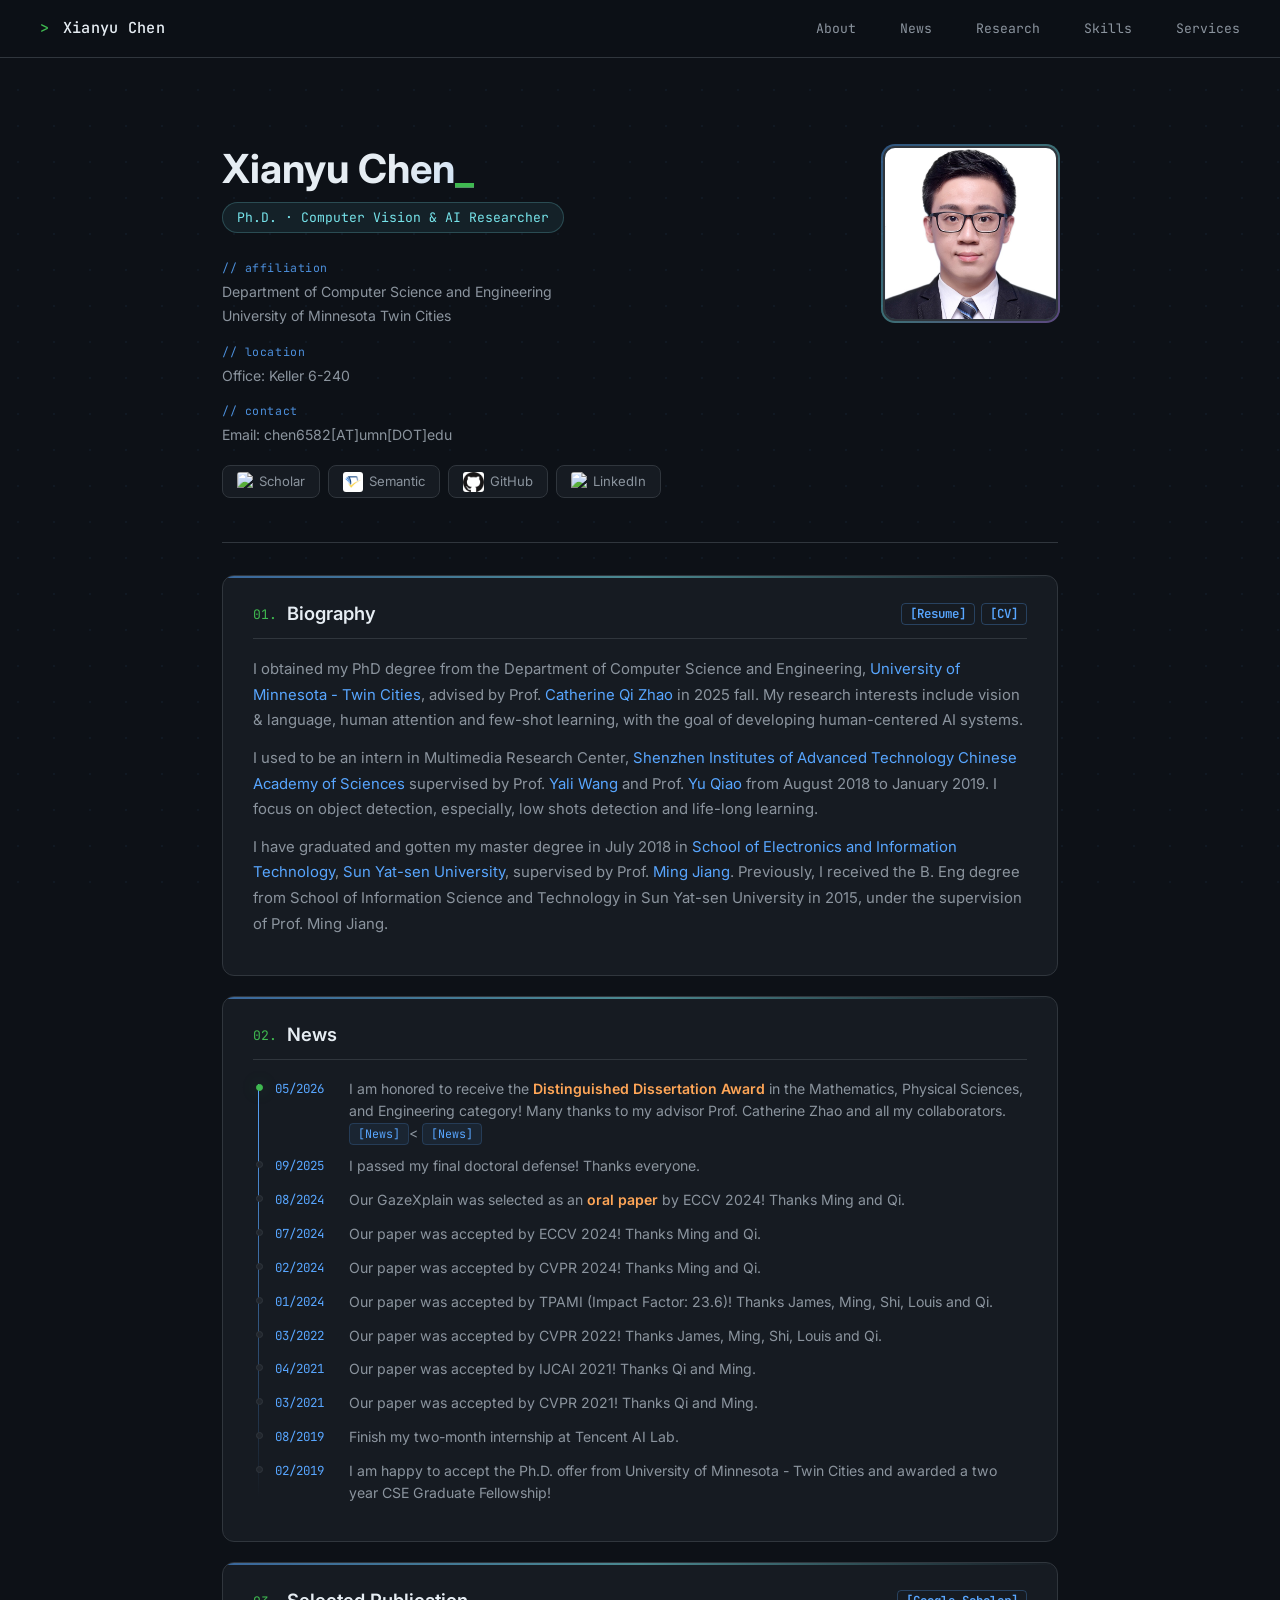
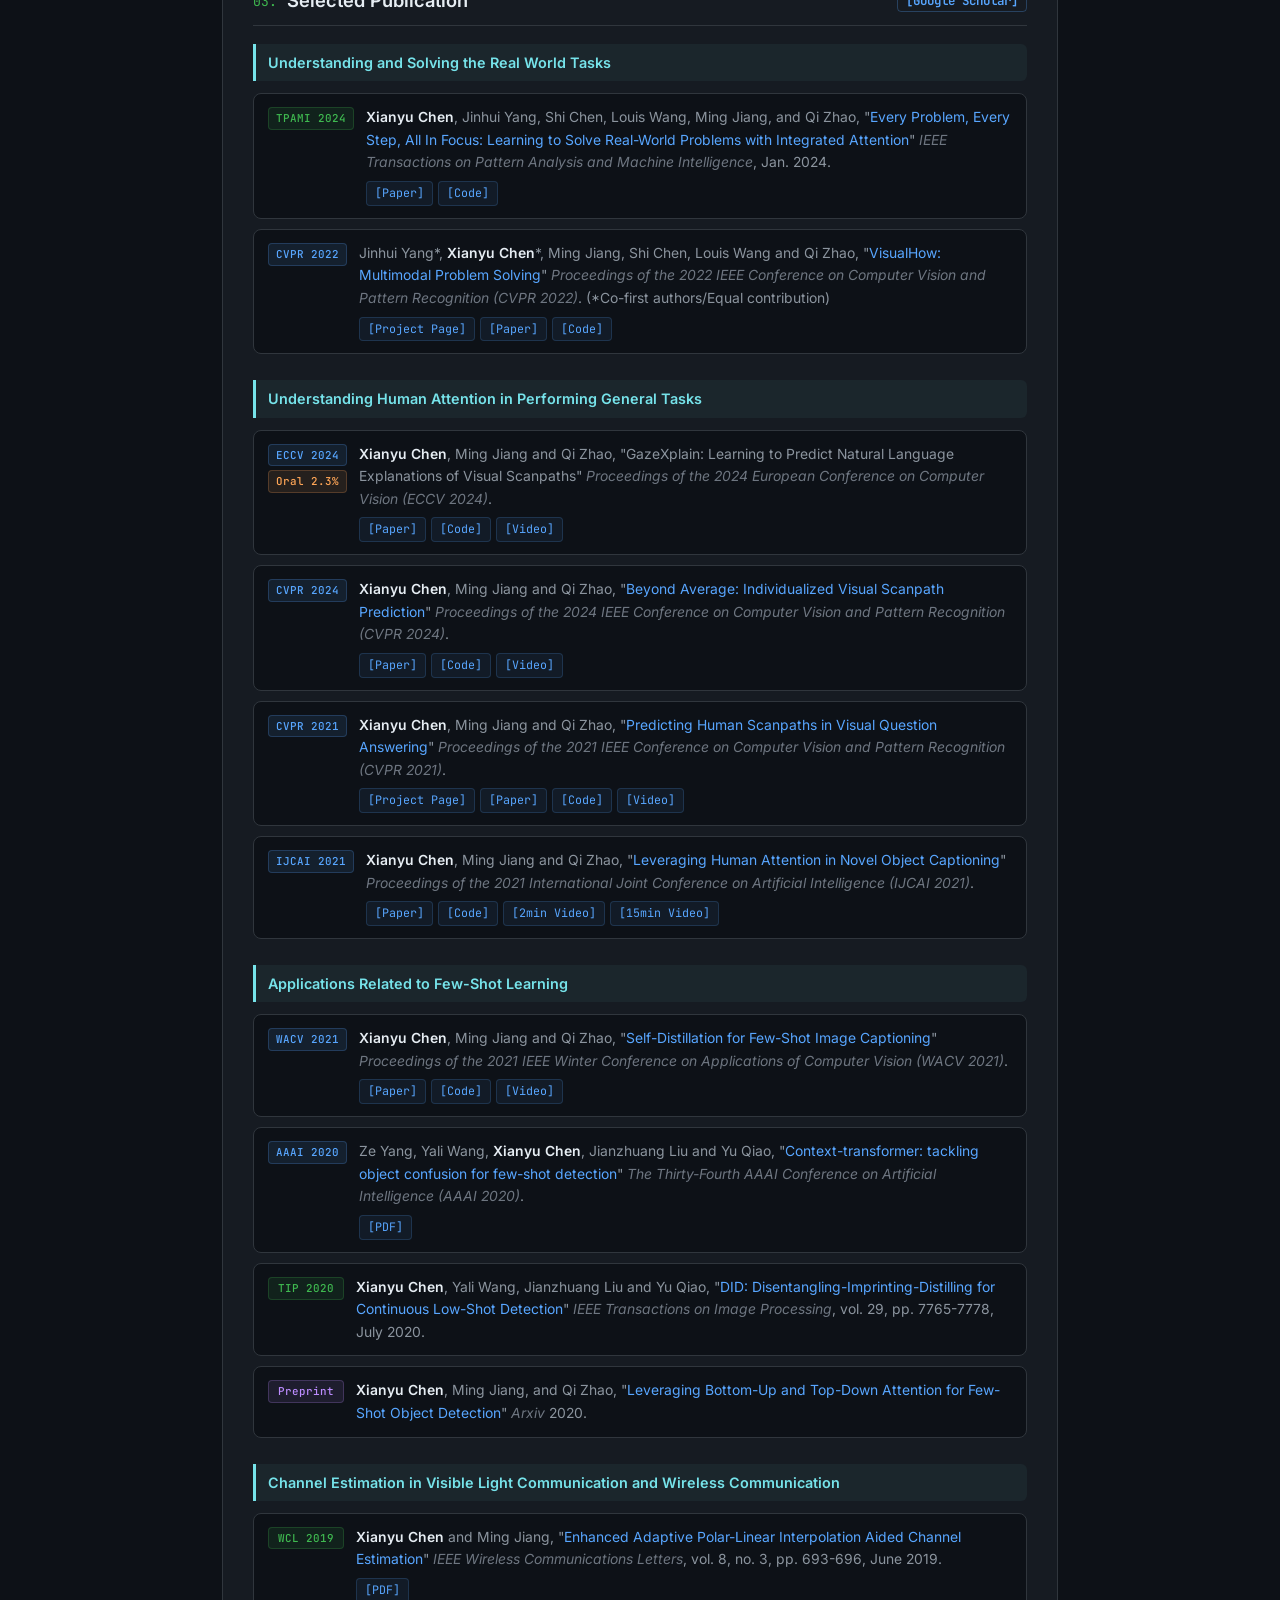
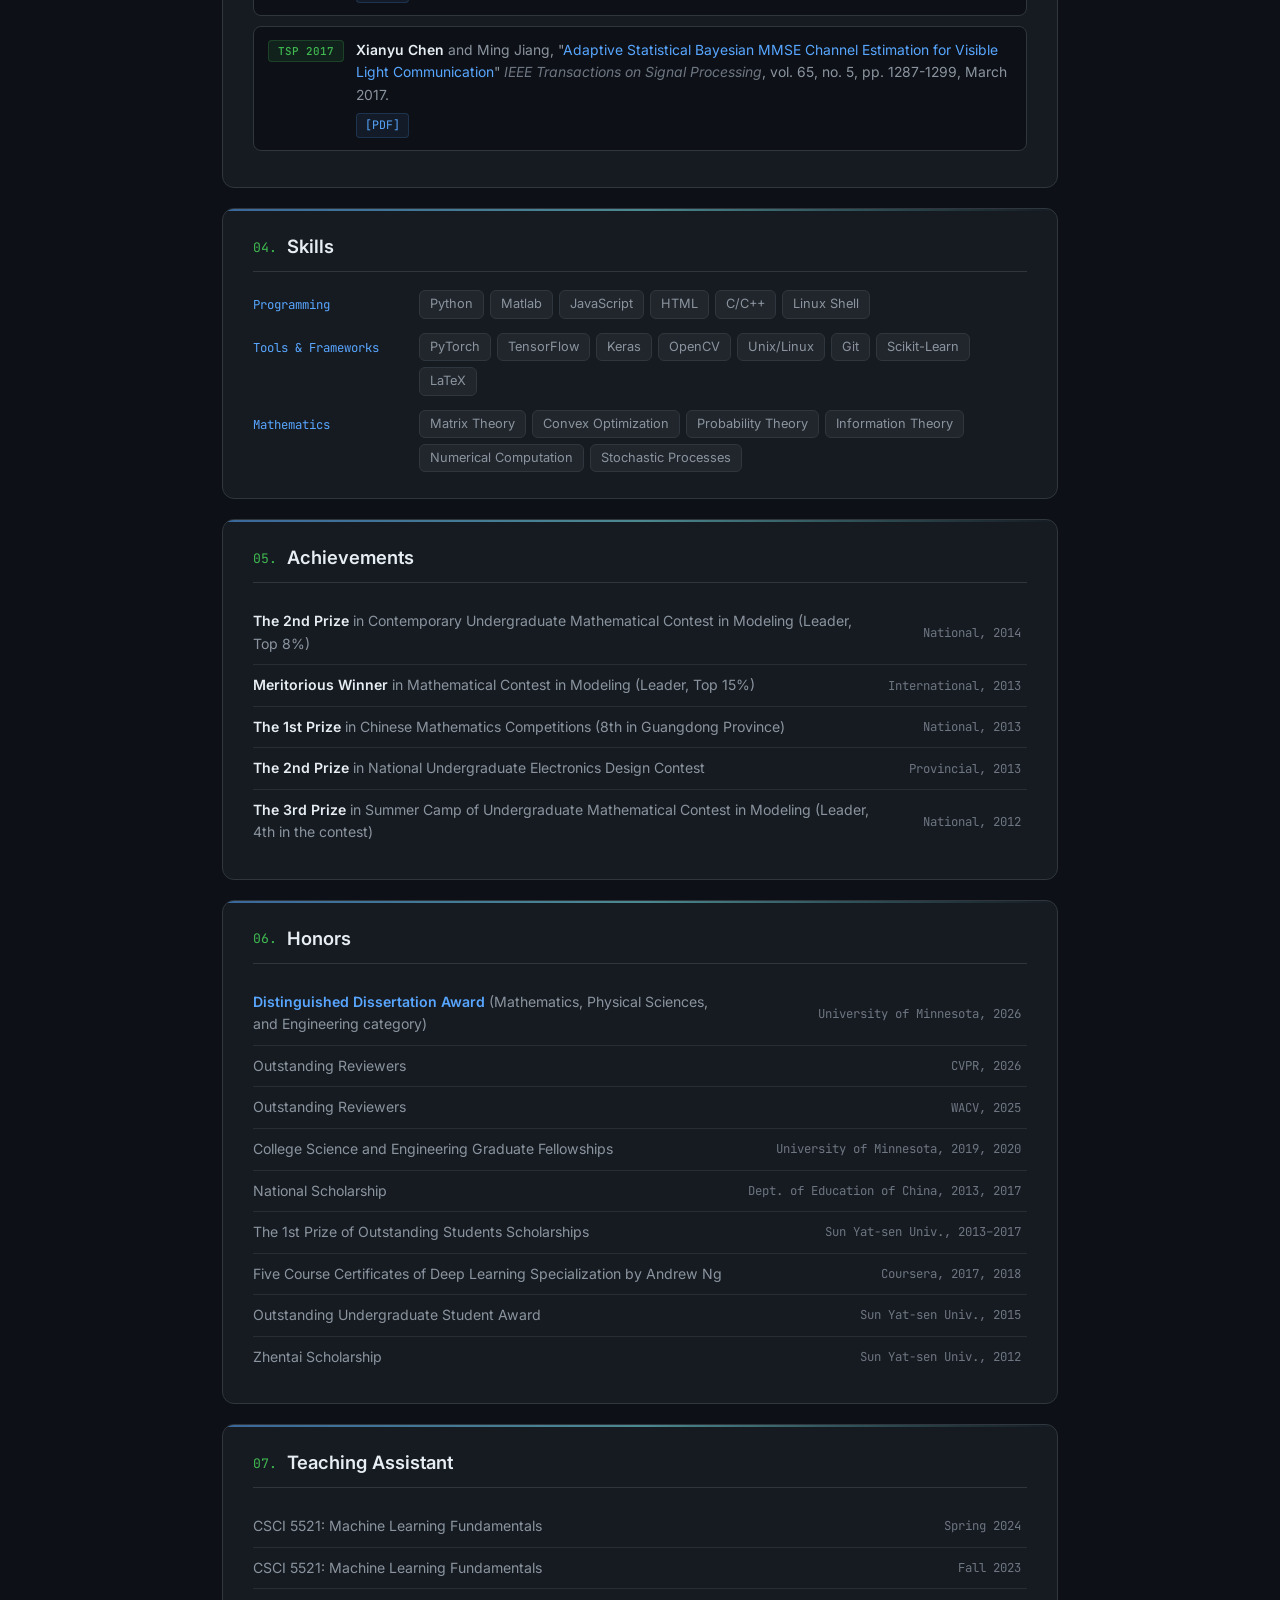
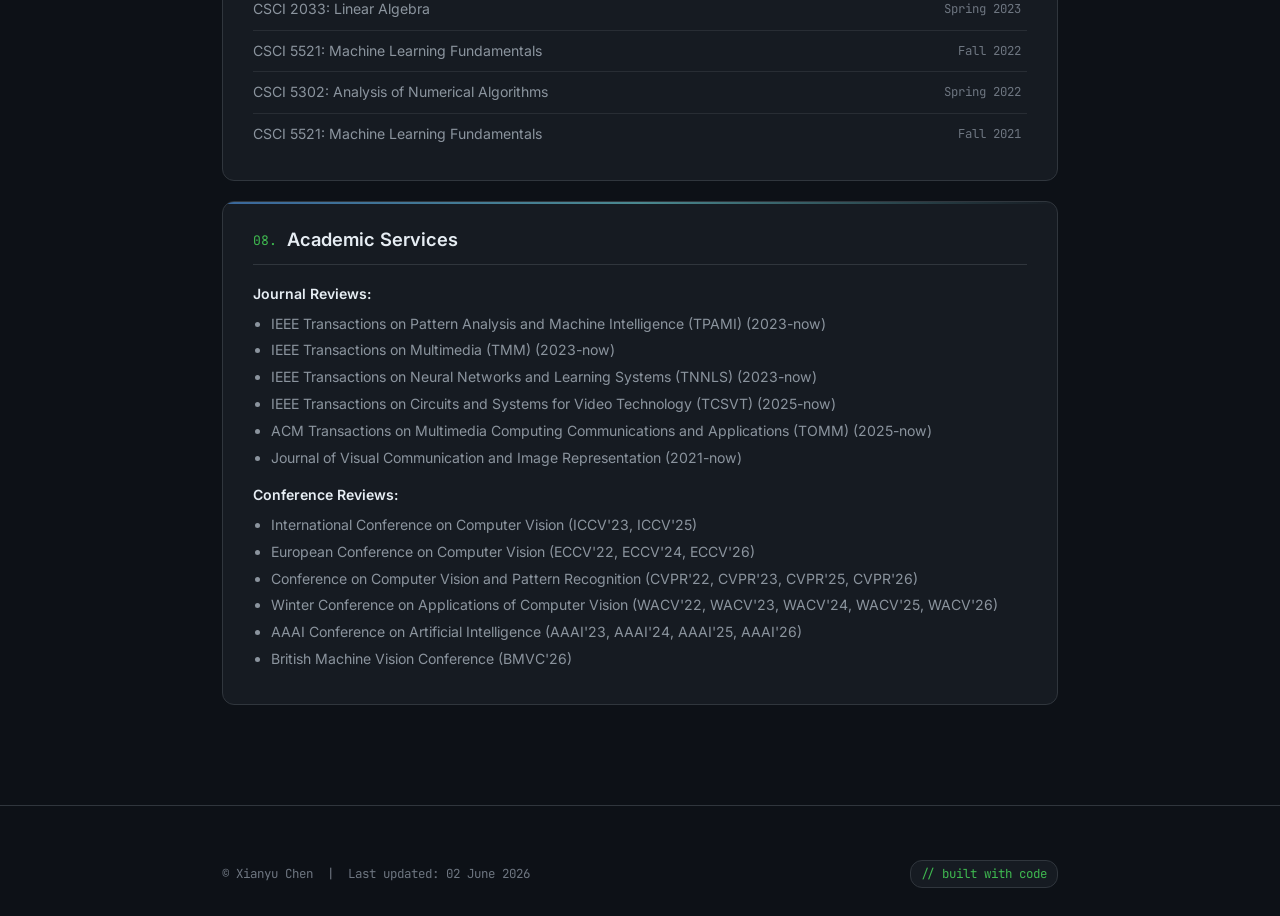
==== index.html @ 1df7a615 "update cv" ====
<!DOCTYPE html>
<html lang="en">
<head>
    <meta charset="utf-8">
    <meta name="viewport" content="width=device-width, initial-scale=1.0">
    <meta name="keywords" content="Xianyu Chen">
    <meta name="description" content="Xianyu Chen's home page">
    <link rel="preconnect" href="https://fonts.googleapis.com">
    <link rel="preconnect" href="https://fonts.gstatic.com" crossorigin>
    <link href="https://fonts.googleapis.com/css2?family=JetBrains+Mono:wght@300;400;500&family=Inter:wght@300;400;500;600;700&display=swap" rel="stylesheet">
    <link rel="stylesheet" href="common.css" type="text/css">
    <title>Xianyu Chen</title>
</head>
<body>

<div class="bg-dots"></div>

<nav id="navbar">
    <div class="nav-brand"><span class="nav-accent">&gt;</span> Xianyu Chen</div>
    <div class="nav-links">
        <a href="#biography">About</a>
        <a href="#news">News</a>
        <a href="#Selected-Works">Research</a>
        <a href="#skills">Skills</a>
        <a href="#academic-services">Services</a>
    </div>
</nav>

<div id="layout-content">

    <!-- Profile Section -->
    <section id="profile-section">
        <div id="profile-info">
            <div id="title-name">
                <h1>Xianyu Chen<span class="cursor">_</span></h1>
                <div class="title-badge">Ph.D. &middot; Computer Vision &amp; AI Researcher</div>
            </div>
            <div id="contact-address">
                <p class="contact-line">
                    <span class="label">// affiliation</span><br>
                    Department of Computer Science and Engineering<br>
                    University of Minnesota Twin Cities
                </p>
                <p class="contact-line">
                    <span class="label">// location</span><br>
                    Office: Keller 6-240
                </p>
                <p class="contact-line">
                    <span class="label">// contact</span><br>
                    Email: chen6582[AT]umn[DOT]edu
                </p>
            </div>
            <div id="social-links">
                <a href="https://scholar.google.com/citations?hl=en&user=gjH1-CcAAAAJ" target="_blank" class="social-btn">
                    <img src="./pic/google_scholar.png" height="20px"> Scholar
                </a>
                <a href="https://www.semanticscholar.org/author/3392059" target="_blank" class="social-btn">
                    <img src="./pic/semantic_scholar.png" height="20px"> Semantic
                </a>
                <a href="https://github.com/chenxy99" target="_blank" class="social-btn">
                    <img src="./pic/github_s.jpg" height="20px"> GitHub
                </a>
                <a href="https://www.linkedin.com/in/xianyu-chen-a27354163/" target="_blank" class="social-btn">
                    <img src="./pic/linkedin.png" height="20px"> LinkedIn
                </a>
            </div>
        </div>
        <div id="profile-photo">
            <div class="photo-wrapper">
                <img src="./img/Xianyu_Chen.png" alt="Xianyu Chen">
                <div class="photo-glow"></div>
            </div>
        </div>
    </section>

    <!-- Biography -->
    <section id="biography" class="section-card">
        <h2 class="section-title">
            <span class="section-num">01.</span> Biography
            <div class="section-links">
                <a href="/resume_Xianyu.pdf" target="_blank" class="doc-link">[Resume]</a>
                <a href="/cv_Xianyu.pdf" target="_blank" class="doc-link">[CV]</a>
            </div>
        </h2>
        <p>
            I obtained my PhD degree from the Department of Computer Science and Engineering,
            <a href="https://twin-cities.umn.edu">University of Minnesota - Twin Cities</a>,
            advised by Prof. <a href="https://www-users.cs.umn.edu/~qzhao/index.html">Catherine Qi Zhao</a> in 2025 fall.
            My research interests include vision &amp; language, human attention and few-shot learning,
            with the goal of developing human-centered AI systems.
        </p>
        <p>
            I used to be an intern in Multimedia Research Center,
            <a href="http://english.siat.cas.cn/">Shenzhen Institutes of Advanced Technology Chinese Academy of Sciences</a>
            supervised by Prof. <a href="https://scholar.google.com/citations?hl=en&user=XkjyyfoAAAAJ&view_op=list_works&sortby=pubdate">Yali Wang</a>
            and Prof. <a href="http://mmlab.siat.ac.cn/yuqiao/">Yu Qiao</a> from August 2018 to January 2019.
            I focus on object detection, especially, low shots detection and life-long learning.
        </p>
        <p>
            I have graduated and gotten my master degree in July 2018 in
            <a href="http://seit.sysu.edu.cn/">School of Electronics and Information Technology</a>,
            <a href="http://www.sysu.edu.cn/2012/en/index.htm">Sun Yat-sen University</a>,
            supervised by Prof. <a href="http://www.wcomms.com/home-en/team-en.html">Ming Jiang</a>.
            Previously, I received the B. Eng degree from School of Information Science and Technology
            in Sun Yat-sen University in 2015, under the supervision of Prof. Ming Jiang.
        </p>
    </section>

    <!-- News -->
    <section id="news" class="section-card">
        <h2 class="section-title"><span class="section-num">02.</span> News</h2>
        <div class="timeline">
            <div class="timeline-item highlight">
                <span class="timeline-date">05/2026</span>
                <span class="timeline-content">I am honored to receive the <strong>Distinguished Dissertation Award</strong> in the Mathematics, Physical Sciences, and Engineering category! Many thanks to my advisor Prof. Catherine Zhao and all my collaborators. <a href="https://https://grad.umn.edu/news-events/news-overview/announcing-2026-graduate-school-best-dissertation-award-winners" target="_blank" class="pub-link">[News]</a>< <a href="https://cse.umn.edu/cs/news/xianyu-chen-earns-distinguished-dissertation-award" target="_blank" class="pub-link">[News]</a></span>
            </div>
            <div class="timeline-item">
                <span class="timeline-date">09/2025</span>
                <span class="timeline-content">I passed my final doctoral defense! Thanks everyone.</span>
            </div>
            <div class="timeline-item">
                <span class="timeline-date">08/2024</span>
                <span class="timeline-content">Our GazeXplain was selected as an <strong>oral paper</strong> by ECCV 2024! Thanks Ming and Qi.</span>
            </div>
            <div class="timeline-item">
                <span class="timeline-date">07/2024</span>
                <span class="timeline-content">Our paper was accepted by ECCV 2024! Thanks Ming and Qi.</span>
            </div>
            <div class="timeline-item">
                <span class="timeline-date">02/2024</span>
                <span class="timeline-content">Our paper was accepted by CVPR 2024! Thanks Ming and Qi.</span>
            </div>
            <div class="timeline-item">
                <span class="timeline-date">01/2024</span>
                <span class="timeline-content">Our paper was accepted by TPAMI (Impact Factor: 23.6)! Thanks James, Ming, Shi, Louis and Qi.</span>
            </div>
            <div class="timeline-item">
                <span class="timeline-date">03/2022</span>
                <span class="timeline-content">Our paper was accepted by CVPR 2022! Thanks James, Ming, Shi, Louis and Qi.</span>
            </div>
            <div class="timeline-item">
                <span class="timeline-date">04/2021</span>
                <span class="timeline-content">Our paper was accepted by IJCAI 2021! Thanks Qi and Ming.</span>
            </div>
            <div class="timeline-item">
                <span class="timeline-date">03/2021</span>
                <span class="timeline-content">Our paper was accepted by CVPR 2021! Thanks Qi and Ming.</span>
            </div>
            <div class="timeline-item">
                <span class="timeline-date">08/2019</span>
                <span class="timeline-content">Finish my two-month internship at Tencent AI Lab.</span>
            </div>
            <div class="timeline-item">
                <span class="timeline-date">02/2019</span>
                <span class="timeline-content">I am happy to accept the Ph.D. offer from University of Minnesota - Twin Cities and awarded a two year CSE Graduate Fellowship!</span>
            </div>
        </div>
    </section>

    <!-- Selected Publications -->
    <section id="Selected-Works" class="section-card">
        <h2 class="section-title">
            <span class="section-num">03.</span> Selected Publication
            <div class="section-links">
                <a href="https://scholar.google.com/citations?hl=en&user=gjH1-CcAAAAJ" target="_blank" class="doc-link">[Google Scholar]</a>
            </div>
        </h2>

        <div class="pub-group">
            <h3 class="pub-group-title">Understanding and Solving the Real World Tasks</h3>
            <ol class="pub-list">
                <li class="pub-item">
                    <div class="pub-badges">
                        <span class="badge badge-journal">TPAMI 2024</span>
                    </div>
                    <div class="pub-content">
                        <span class="text-bold">Xianyu Chen</span>, Jinhui Yang, Shi Chen, Louis Wang, Ming Jiang, and Qi Zhao,
                        "<a href="https://ieeexplore.ieee.org/abstract/document/10412655/">Every Problem, Every Step, All In Focus: Learning to Solve Real-World Problems with Integrated Attention</a>"
                        <em>IEEE Transactions on Pattern Analysis and Machine Intelligence</em>, Jan. 2024.
                        <div class="pub-links">
                            <a href="paper/TPAMI_2024_VisualHow.pdf" target="_blank" class="pub-link">[Paper]</a>
                            <a href="https://github.com/chenxy99/SGAN" target="_blank" class="pub-link">[Code]</a>
                        </div>
                    </div>
                </li>
                <li class="pub-item">
                    <div class="pub-badges">
                        <span class="badge badge-conf">CVPR 2022</span>
                    </div>
                    <div class="pub-content">
                        Jinhui Yang*, <span class="text-bold">Xianyu Chen</span>*, Ming Jiang, Shi Chen, Louis Wang and Qi Zhao,
                        "<a href="https://openaccess.thecvf.com/content/CVPR2022/html/Yang_VisualHow_Multimodal_Problem_Solving_CVPR_2022_paper.html" target="_blank">VisualHow: Multimodal Problem Solving</a>"
                        <em>Proceedings of the 2022 IEEE Conference on Computer Vision and Pattern Recognition (CVPR 2022)</em>.
                        (*Co-first authors/Equal contribution)
                        <div class="pub-links">
                            <a href="https://www-users.cse.umn.edu/~qzhao/visualhow.html" target="_blank" class="pub-link">[Project Page]</a>
                            <a href="https://openaccess.thecvf.com/content/CVPR2022/papers/Yang_VisualHow_Multimodal_Problem_Solving_CVPR_2022_paper.pdf" target="_blank" class="pub-link">[Paper]</a>
                            <a href="https://github.com/formidify/VisualHow" target="_blank" class="pub-link">[Code]</a>
                        </div>
                    </div>
                </li>
            </ol>
        </div>

        <div class="pub-group">
            <h3 class="pub-group-title">Understanding Human Attention in Performing General Tasks</h3>
            <ol class="pub-list">
                <li class="pub-item">
                    <div class="pub-badges">
                        <span class="badge badge-conf">ECCV 2024</span>
                        <span class="badge badge-oral">Oral 2.3%</span>
                    </div>
                    <div class="pub-content">
                        <span class="text-bold">Xianyu Chen</span>, Ming Jiang and Qi Zhao,
                        "GazeXplain: Learning to Predict Natural Language Explanations of Visual Scanpaths"
                        <em>Proceedings of the 2024 European Conference on Computer Vision (ECCV 2024)</em>.
                        <div class="pub-links">
                            <a href="https://www.ecva.net/papers/eccv_2024/papers_ECCV/papers/01308.pdf" target="_blank" class="pub-link">[Paper]</a>
                            <a href="https://github.com/chenxy99/GazeXplain" target="_blank" class="pub-link">[Code]</a>
                            <a href="https://www.youtube.com/watch?v=kTv-dDUBOd8" target="_blank" class="pub-link">[Video]</a>
                        </div>
                    </div>
                </li>
                <li class="pub-item">
                    <div class="pub-badges">
                        <span class="badge badge-conf">CVPR 2024</span>
                    </div>
                    <div class="pub-content">
                        <span class="text-bold">Xianyu Chen</span>, Ming Jiang and Qi Zhao,
                        "<a href="https://openaccess.thecvf.com//content/CVPR2024/html/Chen_Beyond_Average_Individualized_Visual_Scanpath_Prediction_CVPR_2024_paper.html" target="_blank">Beyond Average: Individualized Visual Scanpath Prediction</a>"
                        <em>Proceedings of the 2024 IEEE Conference on Computer Vision and Pattern Recognition (CVPR 2024)</em>.
                        <div class="pub-links">
                            <a href="https://openaccess.thecvf.com/content/CVPR2024/papers/Chen_Beyond_Average_Individualized_Visual_Scanpath_Prediction_CVPR_2024_paper.pdf" target="_blank" class="pub-link">[Paper]</a>
                            <a href="https://github.com/chenxy99/IndividualScanpath" target="_blank" class="pub-link">[Code]</a>
                            <a href="https://www.youtube.com/watch?v=6-TZbsV8Qig" target="_blank" class="pub-link">[Video]</a>
                        </div>
                    </div>
                </li>
                <li class="pub-item">
                    <div class="pub-badges">
                        <span class="badge badge-conf">CVPR 2021</span>
                    </div>
                    <div class="pub-content">
                        <span class="text-bold">Xianyu Chen</span>, Ming Jiang and Qi Zhao,
                        "<a href="https://openaccess.thecvf.com/content/CVPR2021/html/Chen_Predicting_Human_Scanpaths_in_Visual_Question_Answering_CVPR_2021_paper.html" target="_blank">Predicting Human Scanpaths in Visual Question Answering</a>"
                        <em>Proceedings of the 2021 IEEE Conference on Computer Vision and Pattern Recognition (CVPR 2021)</em>.
                        <div class="pub-links">
                            <a href="https://www-users.cse.umn.edu/~qzhao/cvpr2021scanpath.html" target="_blank" class="pub-link">[Project Page]</a>
                            <a href="https://openaccess.thecvf.com/content/CVPR2021/papers/Chen_Predicting_Human_Scanpaths_in_Visual_Question_Answering_CVPR_2021_paper.pdf" target="_blank" class="pub-link">[Paper]</a>
                            <a href="https://github.com/chenxy99/Scanpaths" target="_blank" class="pub-link">[Code]</a>
                            <a href="https://www.youtube.com/watch?v=R4peha2NTgk" target="_blank" class="pub-link">[Video]</a>
                        </div>
                    </div>
                </li>
                <li class="pub-item">
                    <div class="pub-badges">
                        <span class="badge badge-conf">IJCAI 2021</span>
                    </div>
                    <div class="pub-content">
                        <span class="text-bold">Xianyu Chen</span>, Ming Jiang and Qi Zhao,
                        "<a href="https://www.ijcai.org/proceedings/2021/0086.pdf" target="_blank">Leveraging Human Attention in Novel Object Captioning</a>"
                        <em>Proceedings of the 2021 International Joint Conference on Artificial Intelligence (IJCAI 2021)</em>.
                        <div class="pub-links">
                            <a href="https://www.ijcai.org/proceedings/2021/0086.pdf" target="_blank" class="pub-link">[Paper]</a>
                            <a href="https://github.com/chenxy99/ANOC" target="_blank" class="pub-link">[Code]</a>
                            <a href="https://www.youtube.com/watch?v=hlmRhEYQ0ws" target="_blank" class="pub-link">[2min Video]</a>
                            <a href="https://www.youtube.com/watch?v=k5V5tR0mYvk&t" target="_blank" class="pub-link">[15min Video]</a>
                        </div>
                    </div>
                </li>
            </ol>
        </div>

        <div class="pub-group">
            <h3 class="pub-group-title">Applications Related to Few-Shot Learning</h3>
            <ol class="pub-list">
                <li class="pub-item">
                    <div class="pub-badges">
                        <span class="badge badge-conf">WACV 2021</span>
                    </div>
                    <div class="pub-content">
                        <span class="text-bold">Xianyu Chen</span>, Ming Jiang and Qi Zhao,
                        "<a href="https://openaccess.thecvf.com/content/WACV2021/html/Chen_Self-Distillation_for_Few-Shot_Image_Captioning_WACV_2021_paper.html">Self-Distillation for Few-Shot Image Captioning</a>"
                        <em>Proceedings of the 2021 IEEE Winter Conference on Applications of Computer Vision (WACV 2021)</em>.
                        <div class="pub-links">
                            <a href="https://openaccess.thecvf.com/content/WACV2021/papers/Chen_Self-Distillation_for_Few-Shot_Image_Captioning_WACV_2021_paper.pdf" target="_blank" class="pub-link">[Paper]</a>
                            <a href="https://github.com/chenxy99/SD-FSIC" target="_blank" class="pub-link">[Code]</a>
                            <a href="https://www.youtube.com/watch?v=FisaDeFjr0E" target="_blank" class="pub-link">[Video]</a>
                        </div>
                    </div>
                </li>
                <li class="pub-item">
                    <div class="pub-badges">
                        <span class="badge badge-conf">AAAI 2020</span>
                    </div>
                    <div class="pub-content">
                        Ze Yang, Yali Wang, <span class="text-bold">Xianyu Chen</span>, Jianzhuang Liu and Yu Qiao,
                        "<a href="https://ojs.aaai.org/index.php/AAAI/article/view/6957">Context-transformer: tackling object confusion for few-shot detection</a>"
                        <em>The Thirty-Fourth AAAI Conference on Artificial Intelligence (AAAI 2020)</em>.
                        <div class="pub-links">
                            <a href="https://arxiv.org/abs/2003.07304" target="_blank" class="pub-link">[PDF]</a>
                        </div>
                    </div>
                </li>
                <li class="pub-item">
                    <div class="pub-badges">
                        <span class="badge badge-journal">TIP 2020</span>
                    </div>
                    <div class="pub-content">
                        <span class="text-bold">Xianyu Chen</span>, Yali Wang, Jianzhuang Liu and Yu Qiao,
                        "<a href="https://ieeexplore.ieee.org/abstract/document/9136838/">DID: Disentangling-Imprinting-Distilling for Continuous Low-Shot Detection</a>"
                        <em>IEEE Transactions on Image Processing</em>, vol. 29, pp. 7765-7778, July 2020.
                    </div>
                </li>
                <li class="pub-item">
                    <div class="pub-badges">
                        <span class="badge badge-preprint">Preprint</span>
                    </div>
                    <div class="pub-content">
                        <span class="text-bold">Xianyu Chen</span>, Ming Jiang, and Qi Zhao,
                        "<a href="https://arxiv.org/abs/2007.12104">Leveraging Bottom-Up and Top-Down Attention for Few-Shot Object Detection</a>"
                        <em>Arxiv</em> 2020.
                    </div>
                </li>
            </ol>
        </div>

        <div class="pub-group">
            <h3 class="pub-group-title">Channel Estimation in Visible Light Communication and Wireless Communication</h3>
            <ol class="pub-list">
                <li class="pub-item">
                    <div class="pub-badges">
                        <span class="badge badge-journal">WCL 2019</span>
                    </div>
                    <div class="pub-content">
                        <span class="text-bold">Xianyu Chen</span> and Ming Jiang,
                        "<a href="http://ieeexplore.ieee.org/document/8550781/">Enhanced Adaptive Polar-Linear Interpolation Aided Channel Estimation</a>"
                        <em>IEEE Wireless Communications Letters</em>, vol. 8, no. 3, pp. 693-696, June 2019.
                        <div class="pub-links">
                            <a href="paper/eapli-ce_v1.0b_final.pdf" target="_blank" class="pub-link">[PDF]</a>
                        </div>
                    </div>
                </li>
                <li class="pub-item">
                    <div class="pub-badges">
                        <span class="badge badge-journal">TSP 2017</span>
                    </div>
                    <div class="pub-content">
                        <span class="text-bold">Xianyu Chen</span> and Ming Jiang,
                        "<a href="http://ieeexplore.ieee.org/document/7747504/">Adaptive Statistical Bayesian MMSE Channel Estimation for Visible Light Communication</a>"
                        <em>IEEE Transactions on Signal Processing</em>, vol. 65, no. 5, pp. 1287-1299, March 2017.
                        <div class="pub-links">
                            <a href="paper/as-bmmse-vlc_v0.10a_submitted.pdf" target="_blank" class="pub-link">[PDF]</a>
                        </div>
                    </div>
                </li>
            </ol>
        </div>
    </section>

    <!-- Skills -->
    <section id="skills" class="section-card">
        <h2 class="section-title"><span class="section-num">04.</span> Skills</h2>
        <div class="skills-grid">
            <div class="skill-category">
                <div class="skill-label">Programming</div>
                <div class="skill-tags">
                    <span class="skill-tag">Python</span>
                    <span class="skill-tag">Matlab</span>
                    <span class="skill-tag">JavaScript</span>
                    <span class="skill-tag">HTML</span>
                    <span class="skill-tag">C/C++</span>
                    <span class="skill-tag">Linux Shell</span>
                </div>
            </div>
            <div class="skill-category">
                <div class="skill-label">Tools &amp; Frameworks</div>
                <div class="skill-tags">
                    <span class="skill-tag">PyTorch</span>
                    <span class="skill-tag">TensorFlow</span>
                    <span class="skill-tag">Keras</span>
                    <span class="skill-tag">OpenCV</span>
                    <span class="skill-tag">Unix/Linux</span>
                    <span class="skill-tag">Git</span>
                    <span class="skill-tag">Scikit-Learn</span>
                    <span class="skill-tag">LaTeX</span>
                </div>
            </div>
            <div class="skill-category">
                <div class="skill-label">Mathematics</div>
                <div class="skill-tags">
                    <span class="skill-tag">Matrix Theory</span>
                    <span class="skill-tag">Convex Optimization</span>
                    <span class="skill-tag">Probability Theory</span>
                    <span class="skill-tag">Information Theory</span>
                    <span class="skill-tag">Numerical Computation</span>
                    <span class="skill-tag">Stochastic Processes</span>
                </div>
            </div>
        </div>
    </section>

    <!-- Achievements -->
    <section id="contest-experience" class="section-card">
        <h2 class="section-title"><span class="section-num">05.</span> Achievements</h2>
        <table class="data-table" width="100%">
            <tbody>
                <tr>
                    <td><span class="text-bold">The 2nd Prize</span> in Contemporary Undergraduate Mathematical Contest in Modeling (Leader, Top 8%)</td>
                    <td class="date-cell">National, 2014</td>
                </tr>
                <tr>
                    <td><span class="text-bold">Meritorious Winner</span> in Mathematical Contest in Modeling (Leader, Top 15%)</td>
                    <td class="date-cell">International, 2013</td>
                </tr>
                <tr>
                    <td><span class="text-bold">The 1st Prize</span> in Chinese Mathematics Competitions (8th in Guangdong Province)</td>
                    <td class="date-cell">National, 2013</td>
                </tr>
                <tr>
                    <td><span class="text-bold">The 2nd Prize</span> in National Undergraduate Electronics Design Contest</td>
                    <td class="date-cell">Provincial, 2013</td>
                </tr>
                <tr>
                    <td><span class="text-bold">The 3rd Prize</span> in Summer Camp of Undergraduate Mathematical Contest in Modeling (Leader, 4th in the contest)</td>
                    <td class="date-cell">National, 2012</td>
                </tr>
            </tbody>
        </table>
    </section>

    <!-- Honors -->
    <section id="honors" class="section-card">
        <h2 class="section-title"><span class="section-num">06.</span> Honors</h2>
        <table class="data-table" width="100%">
            <tbody>
                <tr>
                    <td><span class="text-bold"><a href="https://cse.umn.edu/cs/news/xianyu-chen-earns-distinguished-dissertation-award" target="_blank">Distinguished Dissertation Award</a></span> (Mathematics, Physical Sciences, and Engineering category)</td>
                    <td class="date-cell">University of Minnesota, 2026</td>
                </tr>
                <tr>
                    <td>Outstanding Reviewers</td>
                    <td class="date-cell">CVPR, 2026</td>
                </tr>
                <tr>
                    <td>Outstanding Reviewers</td>
                    <td class="date-cell">WACV, 2025</td>
                </tr>
                <tr>
                    <td>College Science and Engineering Graduate Fellowships</td>
                    <td class="date-cell">University of Minnesota, 2019, 2020</td>
                </tr>
                <tr>
                    <td>National Scholarship</td>
                    <td class="date-cell">Dept. of Education of China, 2013, 2017</td>
                </tr>
                <tr>
                    <td>The 1st Prize of Outstanding Students Scholarships</td>
                    <td class="date-cell">Sun Yat-sen Univ., 2013&ndash;2017</td>
                </tr>
                <tr>
                    <td>Five Course Certificates of Deep Learning Specialization by Andrew Ng</td>
                    <td class="date-cell">Coursera, 2017, 2018</td>
                </tr>
                <tr>
                    <td>Outstanding Undergraduate Student Award</td>
                    <td class="date-cell">Sun Yat-sen Univ., 2015</td>
                </tr>
                <tr>
                    <td>Zhentai Scholarship</td>
                    <td class="date-cell">Sun Yat-sen Univ., 2012</td>
                </tr>
            </tbody>
        </table>
    </section>

    <!-- Teaching Assistant -->
    <section id="teaching-assistant" class="section-card">
        <h2 class="section-title"><span class="section-num">07.</span> Teaching Assistant</h2>
        <table class="data-table" width="100%">
            <tbody>
                <tr>
                    <td>CSCI 5521: Machine Learning Fundamentals</td>
                    <td class="date-cell">Spring 2024</td>
                </tr>
                <tr>
                    <td>CSCI 5521: Machine Learning Fundamentals</td>
                    <td class="date-cell">Fall 2023</td>
                </tr>
                <tr>
                    <td>CSCI 2033: Linear Algebra</td>
                    <td class="date-cell">Spring 2023</td>
                </tr>
                <tr>
                    <td>CSCI 5521: Machine Learning Fundamentals</td>
                    <td class="date-cell">Fall 2022</td>
                </tr>
                <tr>
                    <td>CSCI 5302: Analysis of Numerical Algorithms</td>
                    <td class="date-cell">Spring 2022</td>
                </tr>
                <tr>
                    <td>CSCI 5521: Machine Learning Fundamentals</td>
                    <td class="date-cell">Fall 2021</td>
                </tr>
            </tbody>
        </table>
    </section>

    <!-- Academic Services -->
    <section id="academic-services" class="section-card">
        <h2 class="section-title"><span class="section-num">08.</span> Academic Services</h2>
        <h3 class="subsection-title">Journal Reviews:</h3>
        <ul>
            <li>IEEE Transactions on Pattern Analysis and Machine Intelligence (TPAMI) (2023-now)</li>
            <li>IEEE Transactions on Multimedia (TMM) (2023-now)</li>
            <li>IEEE Transactions on Neural Networks and Learning Systems (TNNLS) (2023-now)</li>
            <li>IEEE Transactions on Circuits and Systems for Video Technology (TCSVT) (2025-now)</li>
            <li>ACM Transactions on Multimedia Computing Communications and Applications (TOMM) (2025-now)</li>
            <li>Journal of Visual Communication and Image Representation (2021-now)</li>
        </ul>
        <h3 class="subsection-title">Conference Reviews:</h3>
        <ul>
            <li>International Conference on Computer Vision (ICCV'23, ICCV'25)</li>
            <li>European Conference on Computer Vision (ECCV'22, ECCV'24, ECCV'26)</li>
            <li>Conference on Computer Vision and Pattern Recognition (CVPR'22, CVPR'23, CVPR'25, CVPR'26)</li>
            <li>Winter Conference on Applications of Computer Vision (WACV'22, WACV'23, WACV'24, WACV'25, WACV'26)</li>
            <li>AAAI Conference on Artificial Intelligence (AAAI'23, AAAI'24, AAAI'25, AAAI'26)</li>
            <li>British Machine Vision Conference (BMVC'26)</li>
        </ul>
    </section>

</div><!-- end layout-content -->

<footer id="footer">
    <div class="footer-inner">
        <div id="clustrmaps-widget">
            <script type="text/javascript" id="mapmyvisitors" src="//mapmyvisitors.com/map.js?d=LKGKk1GZKcsgDORO-jT8fedBgsMWe2Ur9vSBbYbM8KE&cl=ffffff&w=a"></script>
        </div>
        <div class="footer-copy">
            <span>&copy; Xianyu Chen &nbsp;|&nbsp; Last updated: 02 June 2026</span>
            <span class="footer-badge">// built with code</span>
        </div>
    </div>
</footer>

<script>
// Smooth scrolling
document.querySelectorAll('a[href^="#"]').forEach(anchor => {
    anchor.addEventListener('click', function(e) {
        const target = document.querySelector(this.getAttribute('href'));
        if (target) {
            e.preventDefault();
            target.scrollIntoView({ behavior: 'smooth', block: 'start' });
        }
    });
});

// Active nav on scroll
const sections = document.querySelectorAll('section[id]');
const navLinks = document.querySelectorAll('#navbar .nav-links a');
window.addEventListener('scroll', () => {
    let current = '';
    sections.forEach(s => {
        if (window.scrollY >= s.offsetTop - 80) current = s.getAttribute('id');
    });
    navLinks.forEach(link => {
        link.classList.toggle('active', link.getAttribute('href') === '#' + current);
    });
});
</script>

</body>
</html>
---- common.css ----
/* ============================================================
   Tech Theme — Xianyu Chen's Homepage
   Dark mode · Monospace accents · Neon glow
   ============================================================ */

:root {
    --bg-primary:    #0d1117;
    --bg-secondary:  #161b22;
    --bg-tertiary:   #21262d;
    --border-color:  #30363d;
    --text-primary:  #e6edf3;
    --text-secondary:#8b949e;
    --text-muted:    #6e7681;
    --accent-blue:   #58a6ff;
    --accent-green:  #3fb950;
    --accent-cyan:   #76e3ea;
    --accent-purple: #bc8cff;
    --accent-orange: #ffa657;
    --glow-blue:     0 0 16px rgba(88, 166, 255, 0.25);
    --glow-green:    0 0 16px rgba(63, 185, 80, 0.25);
    --nav-height:    58px;
    --content-width: 900px;
}

/* ===== RESET ===== */
*, *::before, *::after { box-sizing: border-box; }
html { scroll-behavior: smooth; }

body {
    background-color: var(--bg-primary);
    font-family: 'Inter', -apple-system, BlinkMacSystemFont, 'Segoe UI', sans-serif;
    color: var(--text-primary);
    line-height: 1.6;
    margin: 0;
    padding: 0;
    overflow-x: hidden;
}

/* ===== DOT GRID BACKGROUND ===== */
.bg-dots {
    position: fixed;
    inset: 0;
    background-image: radial-gradient(circle, rgba(88,166,255,0.055) 1px, transparent 1px);
    background-size: 36px 36px;
    pointer-events: none;
    z-index: 0;
}

/* ===== NAVIGATION ===== */
#navbar {
    position: sticky;
    top: 0;
    z-index: 100;
    height: var(--nav-height);
    background: rgba(13, 17, 23, 0.88);
    backdrop-filter: blur(14px);
    -webkit-backdrop-filter: blur(14px);
    border-bottom: 1px solid var(--border-color);
    display: flex;
    align-items: center;
    justify-content: space-between;
    padding: 0 40px;
}

.nav-brand {
    font-family: 'JetBrains Mono', 'Fira Code', monospace;
    font-size: 0.95rem;
    font-weight: 500;
    color: var(--text-primary);
    letter-spacing: 0.02em;
    white-space: nowrap;
}

.nav-accent { color: var(--accent-green); margin-right: 4px; }

.nav-links { display: flex; gap: 28px; }

.nav-links a {
    font-family: 'JetBrains Mono', monospace;
    font-size: 0.82rem;
    color: var(--text-secondary);
    text-decoration: none;
    transition: color 0.2s;
    position: relative;
}

.nav-links a::before {
    content: './';
    color: var(--accent-green);
    opacity: 0;
    transition: opacity 0.2s;
}

.nav-links a:hover,
.nav-links a.active {
    color: var(--accent-blue);
}

.nav-links a:hover::before,
.nav-links a.active::before { opacity: 1; }

/* ===== LAYOUT ===== */
#layout-content {
    max-width: var(--content-width);
    margin: 0 auto;
    padding: 40px 32px 80px;
    position: relative;
    z-index: 1;
}

/* ===== PROFILE SECTION ===== */
#profile-section {
    display: flex;
    align-items: flex-start;
    gap: 40px;
    padding: 48px 0 44px;
    border-bottom: 1px solid var(--border-color);
    margin-bottom: 32px;
}

#profile-info { flex: 1; }

#title-name h1 {
    font-size: 2.5rem;
    font-weight: 700;
    margin: 0 0 10px;
    border: none;
    line-height: 1.15;
    background: linear-gradient(135deg, #e6edf3 30%, var(--accent-blue) 100%);
    -webkit-background-clip: text;
    -webkit-text-fill-color: transparent;
    background-clip: text;
}

.cursor {
    -webkit-text-fill-color: var(--accent-green);
    animation: blink 1.2s step-end infinite;
}

@keyframes blink {
    0%, 100% { opacity: 1; }
    50%       { opacity: 0; }
}

.title-badge {
    display: inline-block;
    font-family: 'JetBrains Mono', monospace;
    font-size: 0.82rem;
    color: var(--accent-cyan);
    background: rgba(118, 227, 234, 0.08);
    border: 1px solid rgba(118, 227, 234, 0.22);
    padding: 4px 14px;
    border-radius: 20px;
    margin-bottom: 22px;
}

.contact-line {
    font-size: 0.88rem;
    color: var(--text-secondary);
    margin-bottom: 10px;
    line-height: 1.75;
}

.label {
    font-family: 'JetBrains Mono', monospace;
    font-size: 0.72rem;
    color: var(--accent-blue);
    letter-spacing: 0.05em;
    opacity: 0.85;
}

#social-links {
    display: flex;
    flex-wrap: wrap;
    gap: 8px;
    margin-top: 18px;
}

.social-btn {
    display: inline-flex;
    align-items: center;
    gap: 6px;
    padding: 5px 14px;
    background: var(--bg-secondary);
    border: 1px solid var(--border-color);
    border-radius: 8px;
    color: var(--text-secondary);
    text-decoration: none;
    font-size: 0.82rem;
    transition: all 0.2s;
}

.social-btn:hover {
    border-color: var(--accent-blue);
    color: var(--accent-blue);
    background: rgba(88, 166, 255, 0.08);
    box-shadow: var(--glow-blue);
}

.social-btn img { border-radius: 3px; }

/* ===== PROFILE PHOTO ===== */
#profile-photo { flex-shrink: 0; }

.photo-wrapper {
    position: relative;
    width: 175px;
    height: 175px;
}

.photo-wrapper img {
    width: 175px;
    height: 175px;
    object-fit: cover;
    border-radius: 12px;
    border: 2px solid var(--border-color);
    position: relative;
    z-index: 1;
    transition: filter 0.3s;
}

.photo-wrapper:hover img { filter: none; }

.photo-glow {
    position: absolute;
    inset: -2px;
    border-radius: 14px;
    background: linear-gradient(135deg, var(--accent-blue), var(--accent-cyan), var(--accent-purple));
    z-index: 0;
    opacity: 0.45;
    transition: opacity 0.3s;
}

.photo-wrapper:hover .photo-glow { opacity: 0.75; }

/* ===== SECTION CARDS ===== */
.section-card {
    background: var(--bg-secondary);
    border: 1px solid var(--border-color);
    border-radius: 12px;
    padding: 26px 30px;
    margin-bottom: 20px;
    position: relative;
    overflow: hidden;
    transition: border-color 0.2s;
}

.section-card::before {
    content: '';
    position: absolute;
    top: 0; left: 0; right: 0;
    height: 2px;
    background: linear-gradient(90deg, var(--accent-blue), var(--accent-cyan), transparent);
    opacity: 0.55;
}

.section-card:hover { border-color: rgba(88, 166, 255, 0.28); }

/* ===== SECTION TITLES ===== */
.section-title {
    font-size: 1.15rem;
    font-weight: 600;
    color: var(--text-primary);
    margin: 0 0 18px;
    padding: 0 0 12px;
    border-bottom: 1px solid var(--border-color);
    display: flex;
    align-items: center;
    gap: 10px;
    flex-wrap: wrap;
    line-height: 1.3;
}

.section-num {
    font-family: 'JetBrains Mono', monospace;
    font-size: 0.82rem;
    color: var(--accent-green);
    font-weight: 400;
}

.section-links { margin-left: auto; display: flex; gap: 6px; }

.doc-link {
    font-family: 'JetBrains Mono', monospace;
    font-size: 0.78rem;
    color: var(--accent-blue);
    text-decoration: none;
    padding: 2px 8px;
    border: 1px solid rgba(88, 166, 255, 0.28);
    border-radius: 4px;
    transition: all 0.2s;
}

.doc-link:hover {
    background: rgba(88, 166, 255, 0.1);
    border-color: var(--accent-blue);
}

/* ===== BODY TEXT ===== */
p {
    color: var(--text-secondary);
    margin: 0 0 12px;
    line-height: 1.72;
    font-size: 0.93rem;
}

a {
    color: var(--accent-blue);
    text-decoration: none;
    transition: color 0.2s;
}

a:hover { color: var(--accent-cyan); }

/* ===== TIMELINE ===== */
.timeline {
    position: relative;
    padding-left: 22px;
}

.timeline::before {
    content: '';
    position: absolute;
    left: 5px; top: 6px; bottom: 6px;
    width: 1px;
    background: linear-gradient(to bottom, var(--accent-blue) 0%, transparent 100%);
}

.timeline-item {
    display: flex;
    gap: 16px;
    margin-bottom: 12px;
    position: relative;
    font-size: 0.88rem;
}

.timeline-item::before {
    content: '';
    position: absolute;
    left: -19px; top: 6px;
    width: 7px; height: 7px;
    border-radius: 50%;
    background: var(--bg-tertiary);
    border: 1px solid var(--border-color);
}

.timeline-item.highlight::before {
    background: var(--accent-green);
    border-color: var(--accent-green);
    box-shadow: var(--glow-green);
}

.timeline-date {
    font-family: 'JetBrains Mono', monospace;
    font-size: 0.78rem;
    color: var(--accent-blue);
    white-space: nowrap;
    flex-shrink: 0;
    padding-top: 1px;
    min-width: 58px;
}

.timeline-content {
    color: var(--text-secondary);
    line-height: 1.55;
}

.timeline-content strong {
    color: var(--accent-orange);
    font-weight: 600;
}

/* ===== PUBLICATION GROUPS ===== */
.pub-group { margin-bottom: 26px; }
.pub-group:last-child { margin-bottom: 0; }

.pub-group-title {
    font-size: 0.9rem;
    font-weight: 600;
    color: var(--accent-cyan);
    margin: 0 0 12px;
    padding: 7px 12px;
    background: rgba(118, 227, 234, 0.05);
    border-left: 3px solid var(--accent-cyan);
    border-radius: 0 6px 6px 0;
    border-bottom: none;
}

.pub-list {
    list-style: none;
    padding: 0; margin: 0;
}

.pub-item {
    display: flex;
    gap: 12px;
    margin-bottom: 10px;
    padding: 12px 14px;
    background: var(--bg-primary);
    border: 1px solid var(--border-color);
    border-radius: 8px;
    transition: border-color 0.2s;
}

.pub-item:hover { border-color: rgba(88, 166, 255, 0.3); }

.pub-badges {
    flex-shrink: 0;
    display: flex;
    flex-direction: column;
    gap: 4px;
    min-width: 76px;
    padding-top: 1px;
}

.badge {
    display: inline-block;
    padding: 2px 7px;
    border-radius: 4px;
    font-family: 'JetBrains Mono', monospace;
    font-size: 0.68rem;
    font-weight: 500;
    text-align: center;
    white-space: nowrap;
}

.badge-conf {
    background: rgba(88, 166, 255, 0.1);
    color: var(--accent-blue);
    border: 1px solid rgba(88, 166, 255, 0.22);
}

.badge-journal {
    background: rgba(63, 185, 80, 0.1);
    color: var(--accent-green);
    border: 1px solid rgba(63, 185, 80, 0.22);
}

.badge-oral {
    background: rgba(255, 166, 87, 0.1);
    color: var(--accent-orange);
    border: 1px solid rgba(255, 166, 87, 0.22);
}

.badge-preprint {
    background: rgba(188, 140, 255, 0.1);
    color: var(--accent-purple);
    border: 1px solid rgba(188, 140, 255, 0.22);
}

.pub-content {
    font-size: 0.87rem;
    color: var(--text-secondary);
    line-height: 1.62;
    flex: 1;
}

.pub-content em, .text-italic {
    color: var(--text-muted);
    font-style: italic;
}

.pub-links {
    margin-top: 7px;
    display: flex;
    flex-wrap: wrap;
    gap: 5px;
}

.pub-link {
    font-family: 'JetBrains Mono', monospace;
    font-size: 0.73rem;
    color: var(--accent-blue) !important;
    padding: 2px 8px;
    background: rgba(88, 166, 255, 0.07);
    border: 1px solid rgba(88, 166, 255, 0.18);
    border-radius: 4px;
    transition: all 0.2s;
    text-decoration: none;
}

.pub-link:hover {
    background: rgba(88, 166, 255, 0.15);
    border-color: var(--accent-blue);
    color: var(--accent-cyan) !important;
}

/* ===== SKILLS ===== */
.skills-grid {
    display: flex;
    flex-direction: column;
    gap: 14px;
}

.skill-category {
    display: flex;
    align-items: flex-start;
    gap: 16px;
}

.skill-label {
    font-family: 'JetBrains Mono', monospace;
    font-size: 0.77rem;
    color: var(--accent-blue);
    white-space: nowrap;
    min-width: 150px;
    padding-top: 5px;
}

.skill-tags {
    display: flex;
    flex-wrap: wrap;
    gap: 6px;
}

.skill-tag {
    display: inline-block;
    padding: 3px 10px;
    background: var(--bg-tertiary);
    border: 1px solid var(--border-color);
    border-radius: 6px;
    font-size: 0.8rem;
    color: var(--text-secondary);
    transition: all 0.2s;
    cursor: default;
}

.skill-tag:hover {
    border-color: var(--accent-blue);
    color: var(--accent-blue);
    background: rgba(88, 166, 255, 0.06);
}

/* ===== DATA TABLES ===== */
.data-table {
    width: 100%;
    border-collapse: collapse;
}

.data-table tr {
    border-bottom: 1px solid rgba(48, 54, 61, 0.7);
    transition: background 0.15s;
}

.data-table tr:last-child { border-bottom: none; }
.data-table tr:hover { background: rgba(88, 166, 255, 0.04); }

.data-table td {
    padding: 9px 6px;
    font-size: 0.88rem;
    color: var(--text-secondary);
    border: none;
    vertical-align: middle;
}

.data-table td:first-child { padding-left: 0; }

.date-cell {
    text-align: right;
    color: var(--text-muted) !important;
    font-family: 'JetBrains Mono', monospace;
    font-size: 0.77rem !important;
    white-space: nowrap;
    padding-right: 0;
}

/* ===== SUBSECTION TITLES ===== */
.subsection-title {
    font-size: 0.88rem;
    font-weight: 600;
    color: var(--text-primary);
    margin: 16px 0 7px;
    border-bottom: none;
}

.subsection-title:first-of-type { margin-top: 0; }

/* ===== LISTS ===== */
ul, ol {
    padding-left: 18px;
    margin: 0 0 8px;
}

li {
    color: var(--text-secondary);
    font-size: 0.88rem;
    margin-bottom: 5px;
    line-height: 1.55;
}

/* ===== TEXT UTILITIES ===== */
.text-bold, strong {
    font-weight: 600;
    color: var(--text-primary);
}

/* ===== FOOTER ===== */
#footer {
    border-top: 1px solid var(--border-color);
    position: relative;
    z-index: 1;
}

.footer-inner {
    max-width: var(--content-width);
    margin: 0 auto;
    padding: 36px 32px 28px;
}

.footer-copy {
    display: flex;
    justify-content: space-between;
    align-items: center;
    font-size: 0.78rem;
    color: var(--text-muted);
    font-family: 'JetBrains Mono', monospace;
    margin-top: 18px;
}

.footer-badge {
    padding: 3px 10px;
    background: var(--bg-secondary);
    border: 1px solid var(--border-color);
    border-radius: 12px;
    color: var(--accent-green);
}

/* ===== VISITOR MAP (MapMyVisitors) ===== */
#clustrmaps-widget { max-width: 260px; margin: 0 auto; text-align: center; }
#clustrmaps-widget .mmvst_outer { max-width: 100%; }

/* ===== SCROLLBAR ===== */
::-webkit-scrollbar { width: 6px; }
::-webkit-scrollbar-track { background: var(--bg-primary); }
::-webkit-scrollbar-thumb { background: var(--bg-tertiary); border-radius: 3px; }
::-webkit-scrollbar-thumb:hover { background: var(--border-color); }

/* ===== SELECTION ===== */
::selection {
    background: rgba(88, 166, 255, 0.22);
    color: var(--text-primary);
}

/* ===== RESPONSIVE ===== */
@media (max-width: 720px) {
    #navbar { padding: 0 16px; }
    .nav-links { gap: 16px; }
    .nav-links a { font-size: 0.78rem; }

    #layout-content { padding: 24px 16px 60px; }

    #profile-section {
        flex-direction: column-reverse;
        gap: 20px;
        padding-top: 28px;
    }

    .photo-wrapper,
    .photo-wrapper img { width: 130px; height: 130px; }

    #title-name h1 { font-size: 1.9rem; }

    .section-card { padding: 18px 18px; }

    .skill-category { flex-direction: column; gap: 7px; }
    .skill-label { min-width: auto; }

    .pub-item { flex-direction: column; }
    .pub-badges { flex-direction: row; min-width: auto; }

    .footer-copy { flex-direction: column; gap: 8px; text-align: center; }
}

@media print {
    #navbar, .bg-dots { display: none; }
    body { background: white; color: black; }
    .section-card { border: 1px solid #ccc; background: white; }
}
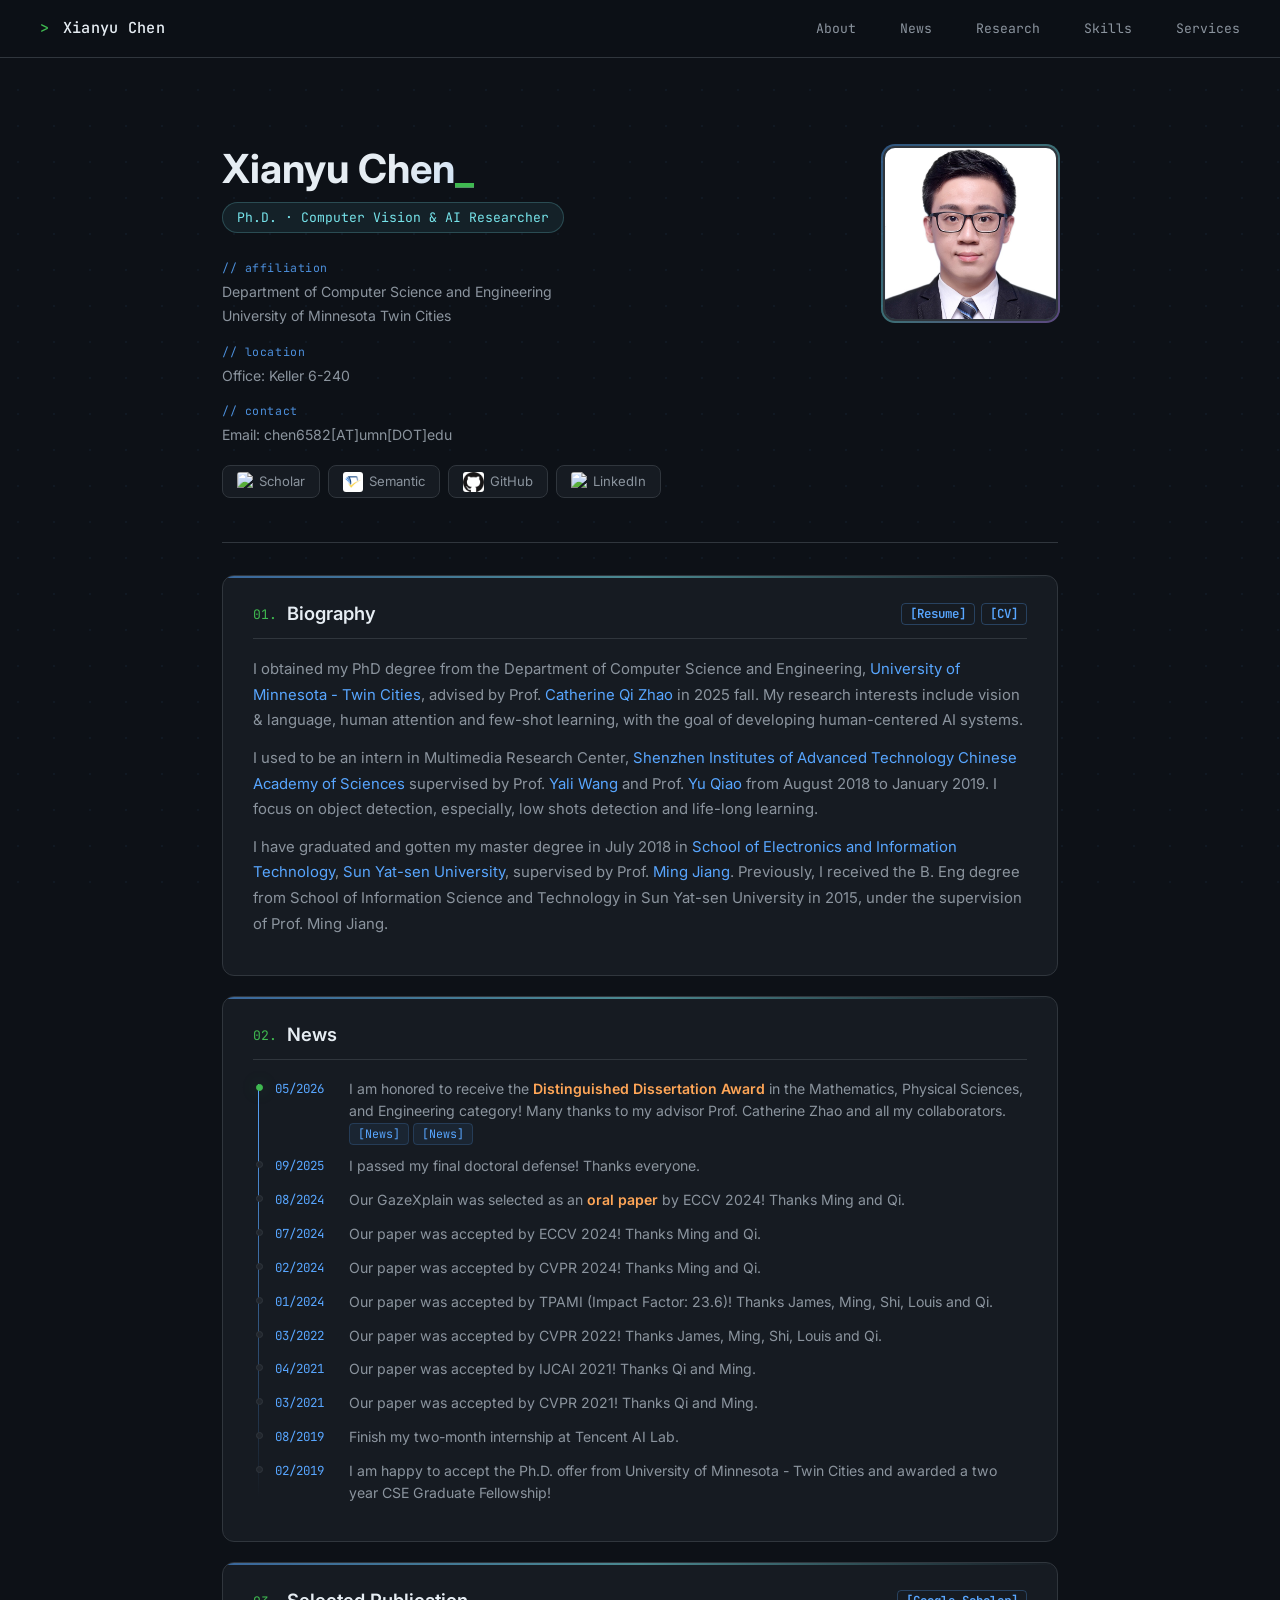
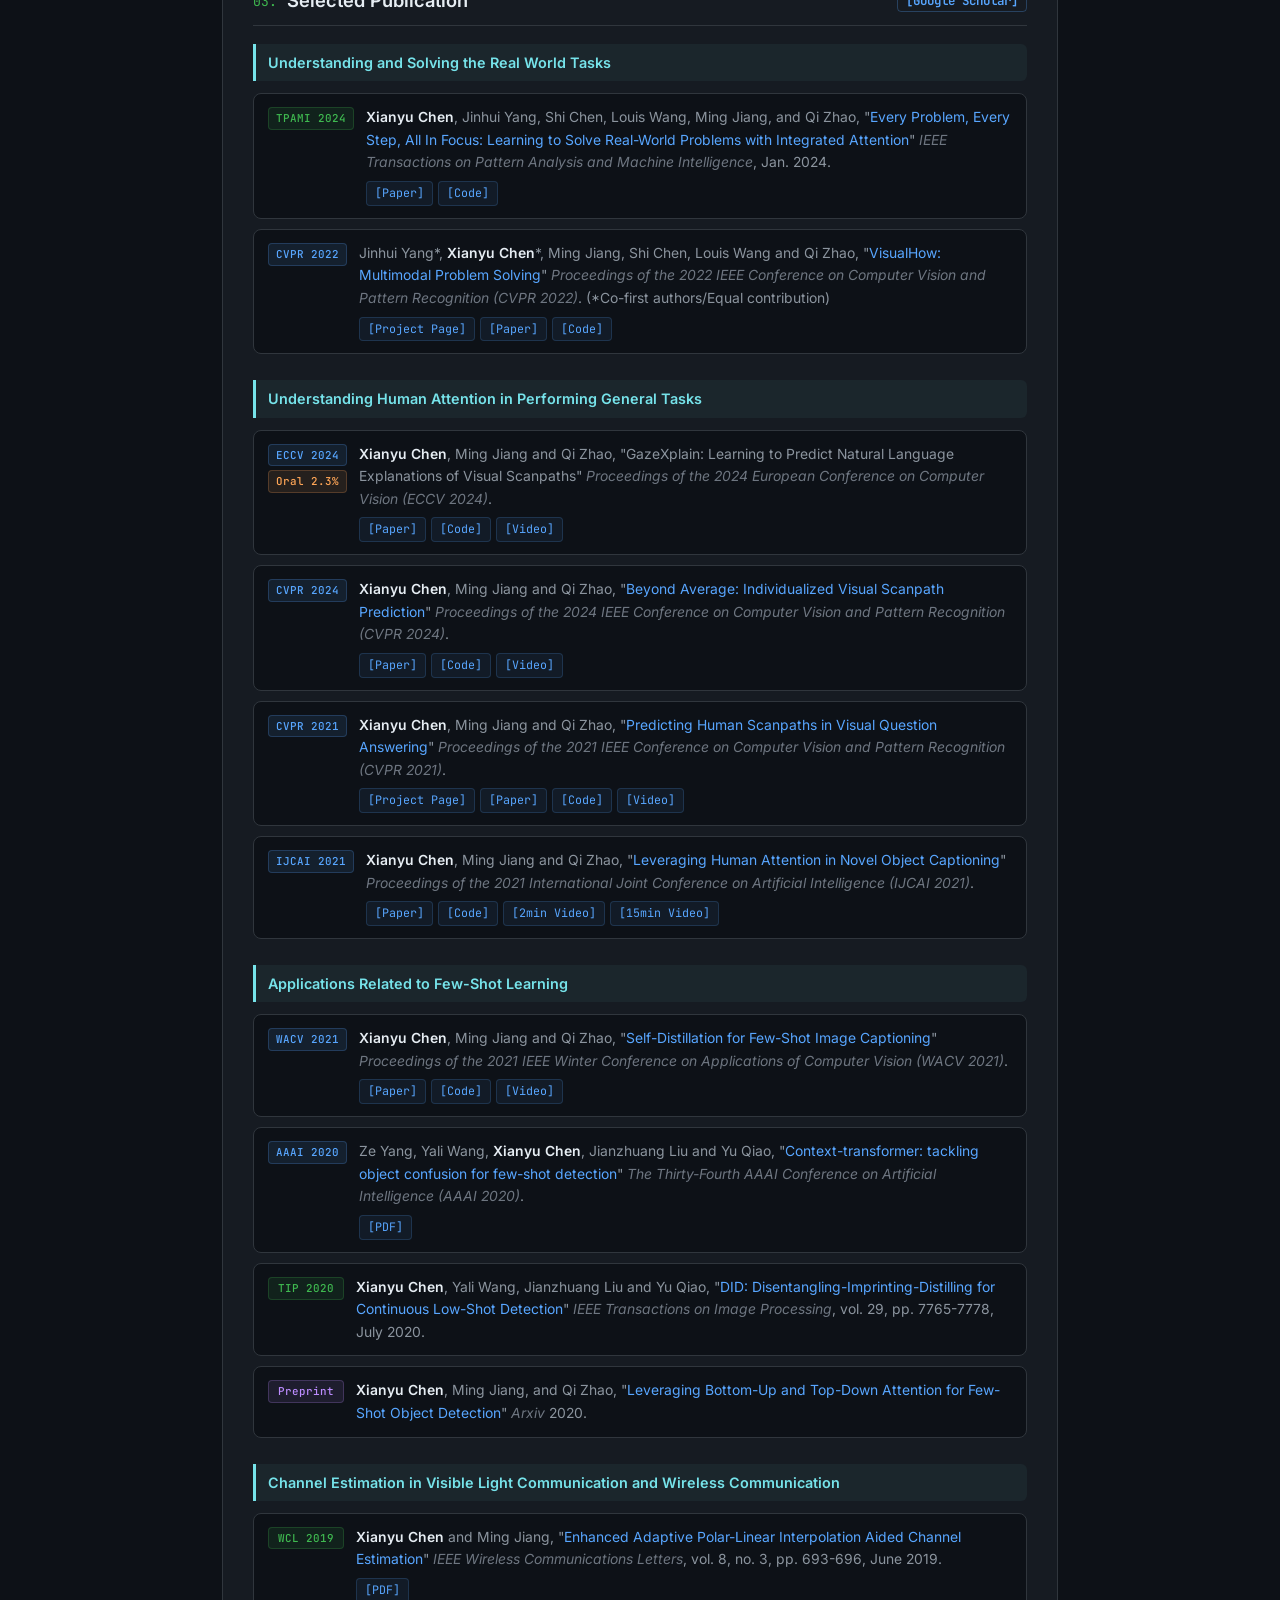
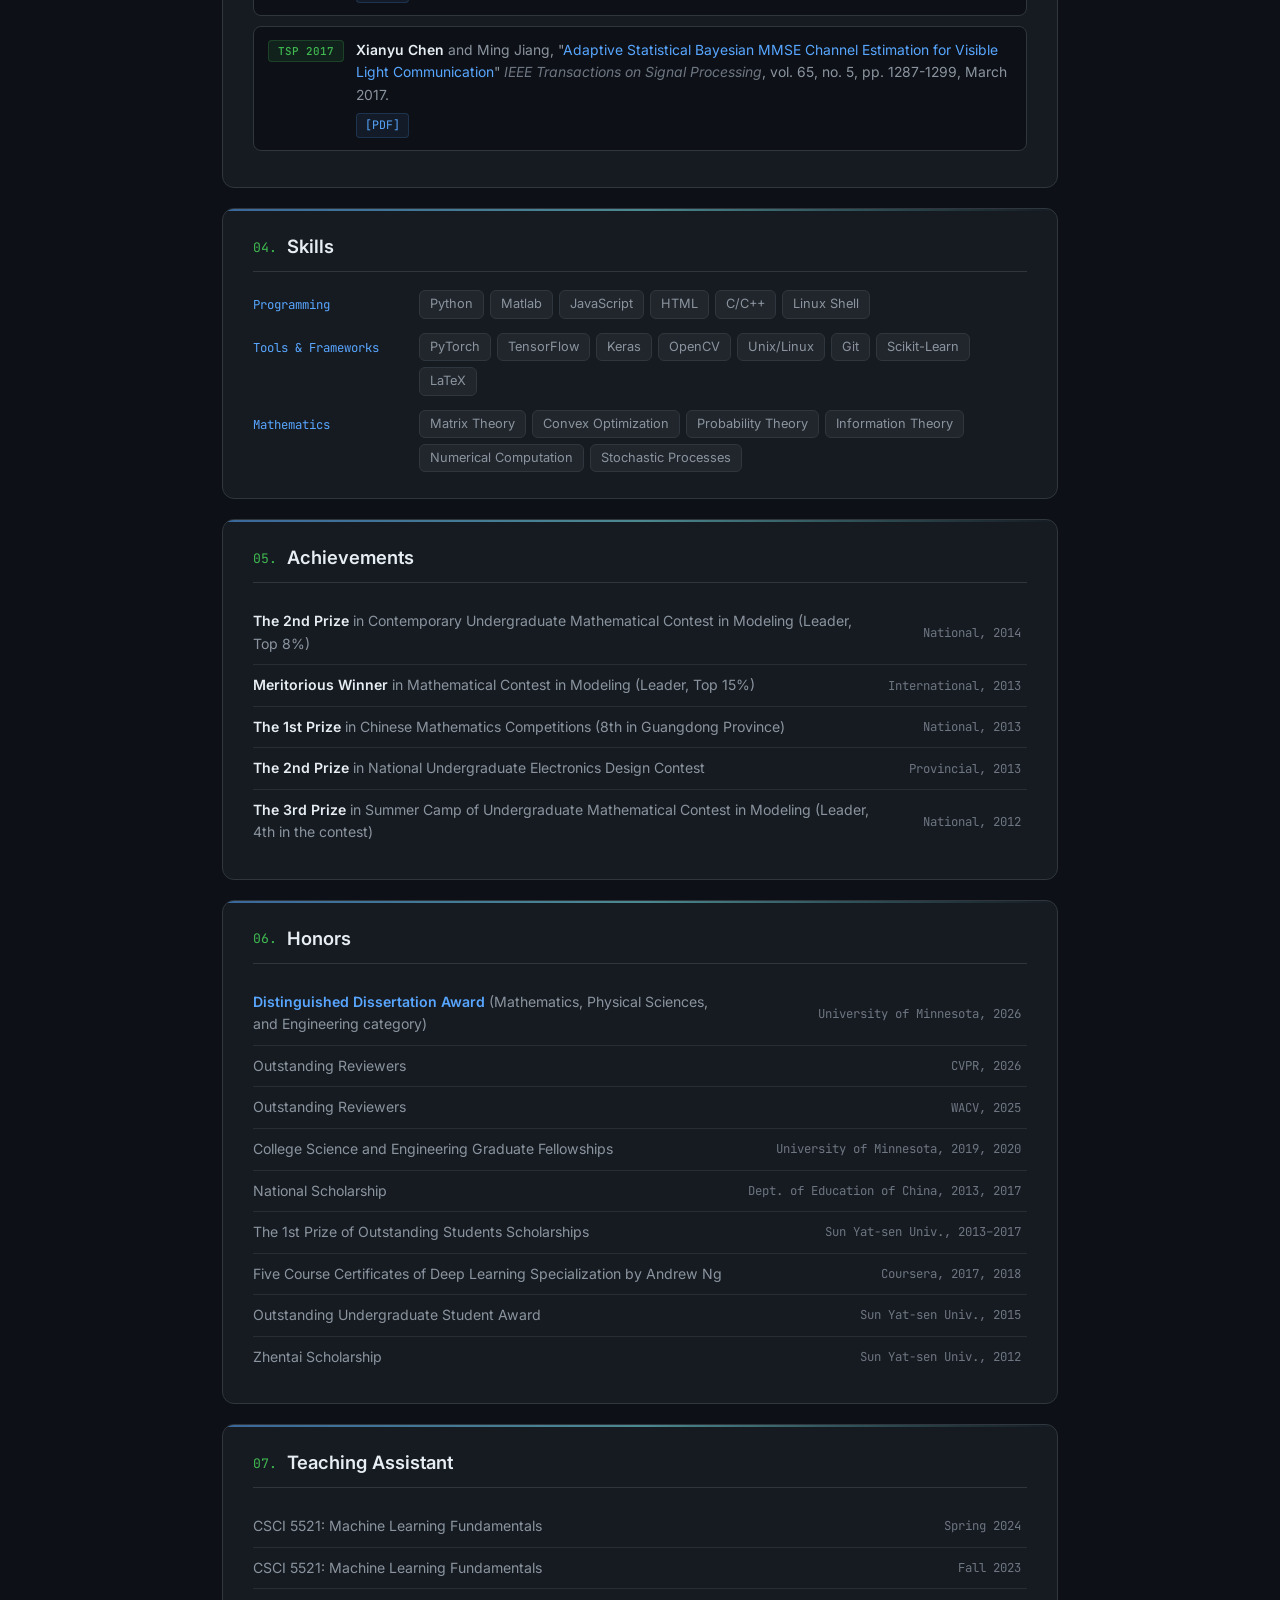
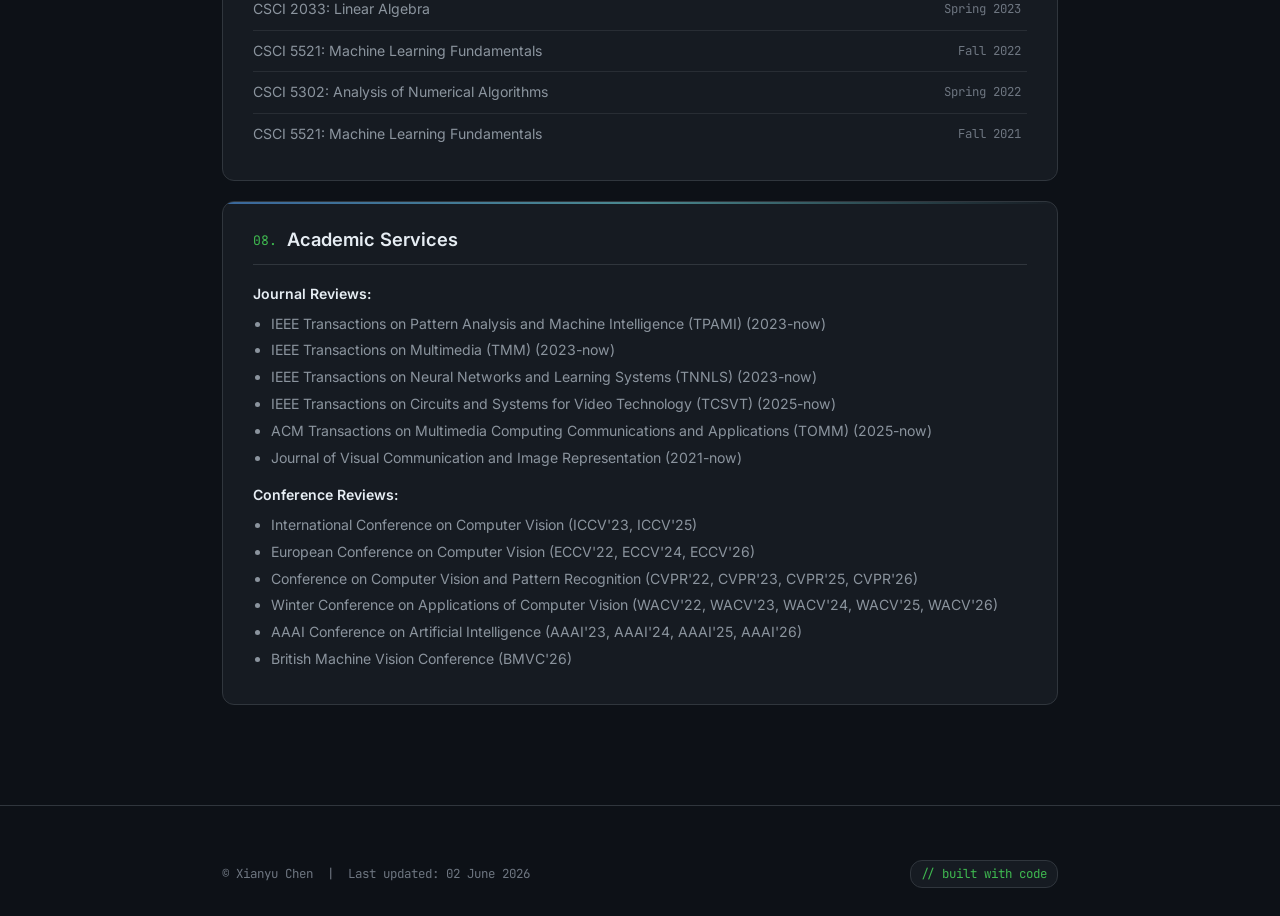
==== commit c060ef6a: "update cv" ====
--- a/index.html
+++ b/index.html
@@ -112,7 +112,7 @@
         <div class="timeline">
             <div class="timeline-item highlight">
                 <span class="timeline-date">05/2026</span>
-                <span class="timeline-content">I am honored to receive the <strong>Distinguished Dissertation Award</strong> in the Mathematics, Physical Sciences, and Engineering category! Many thanks to my advisor Prof. Catherine Zhao and all my collaborators. <a href="https://https://grad.umn.edu/news-events/news-overview/announcing-2026-graduate-school-best-dissertation-award-winners" target="_blank" class="pub-link">[News]</a>< <a href="https://cse.umn.edu/cs/news/xianyu-chen-earns-distinguished-dissertation-award" target="_blank" class="pub-link">[News]</a></span>
+                <span class="timeline-content">I am honored to receive the <strong>Distinguished Dissertation Award</strong> in the Mathematics, Physical Sciences, and Engineering category! Many thanks to my advisor Prof. Catherine Zhao and all my collaborators. <a href="https://https://grad.umn.edu/news-events/news-overview/announcing-2026-graduate-school-best-dissertation-award-winners" target="_blank" class="pub-link">[News]</a> <a href="https://cse.umn.edu/cs/news/xianyu-chen-earns-distinguished-dissertation-award" target="_blank" class="pub-link">[News]</a></span>
             </div>
             <div class="timeline-item">
                 <span class="timeline-date">09/2025</span>
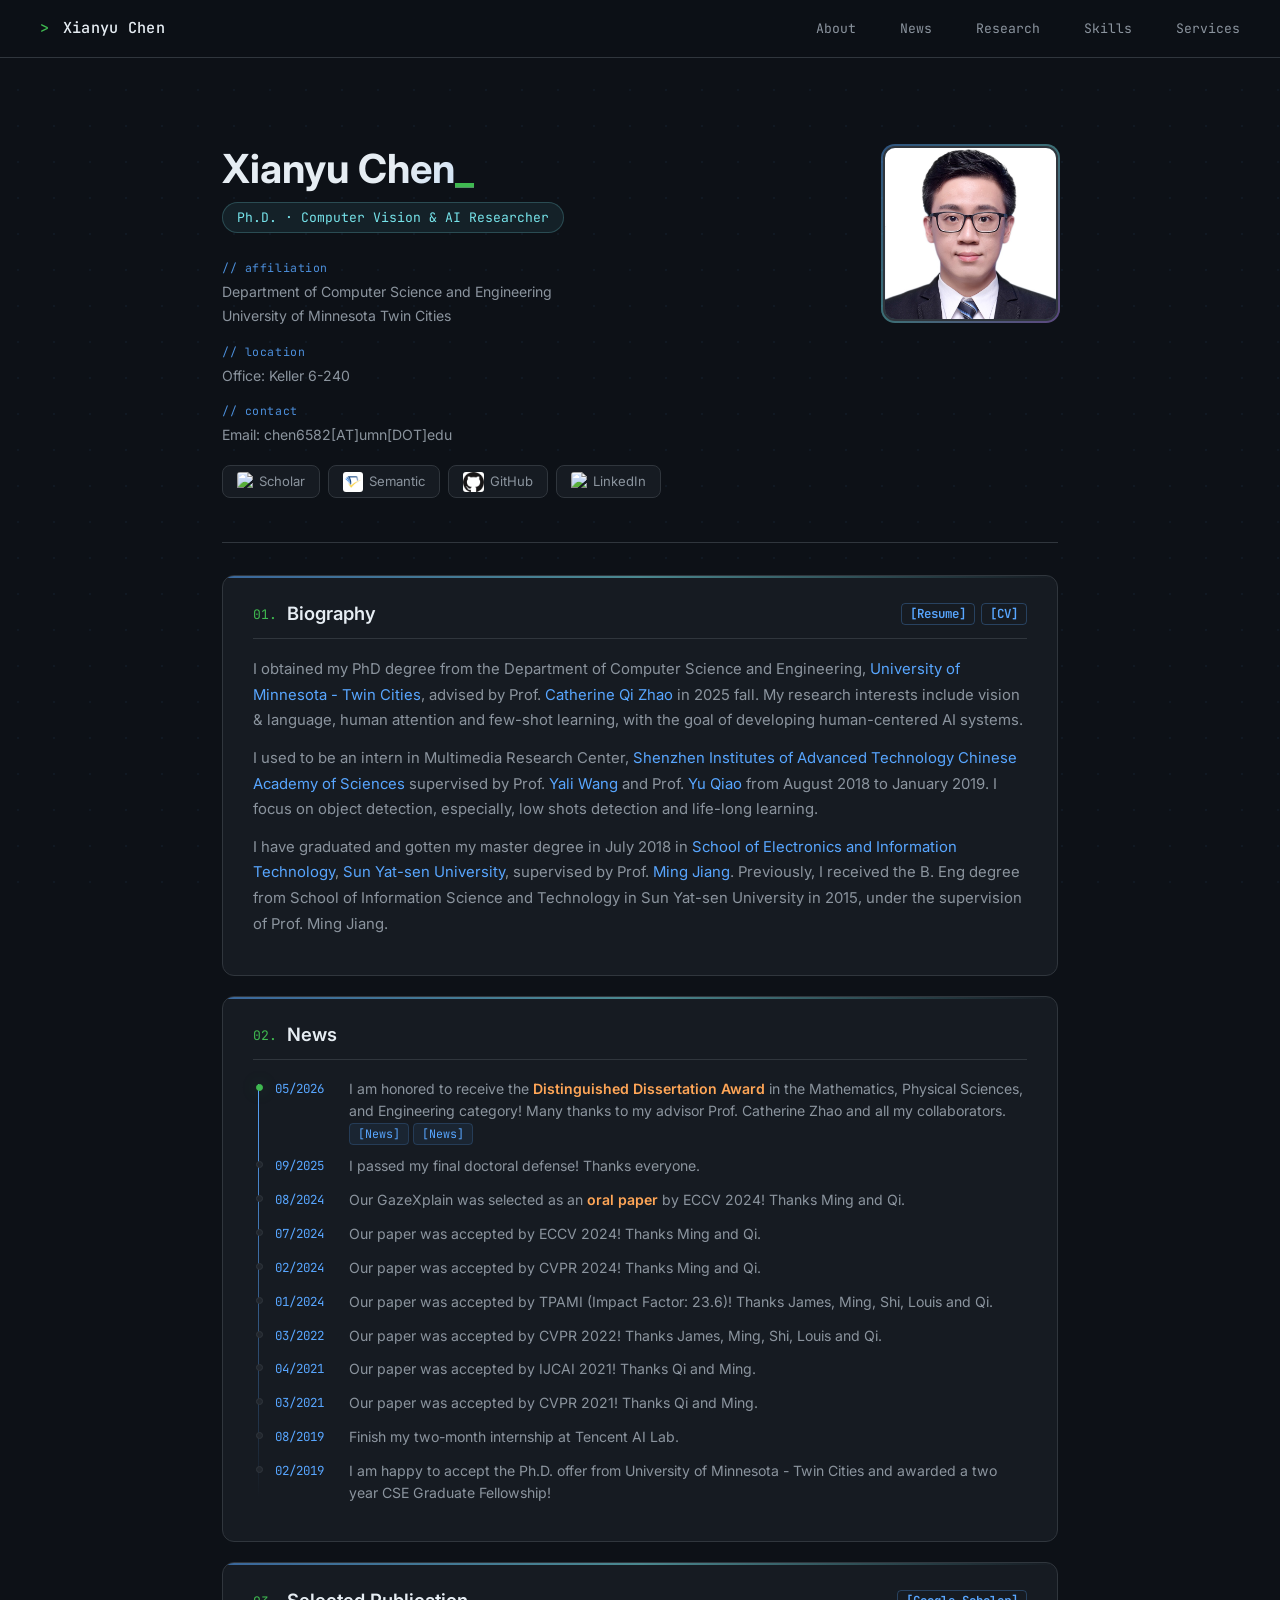
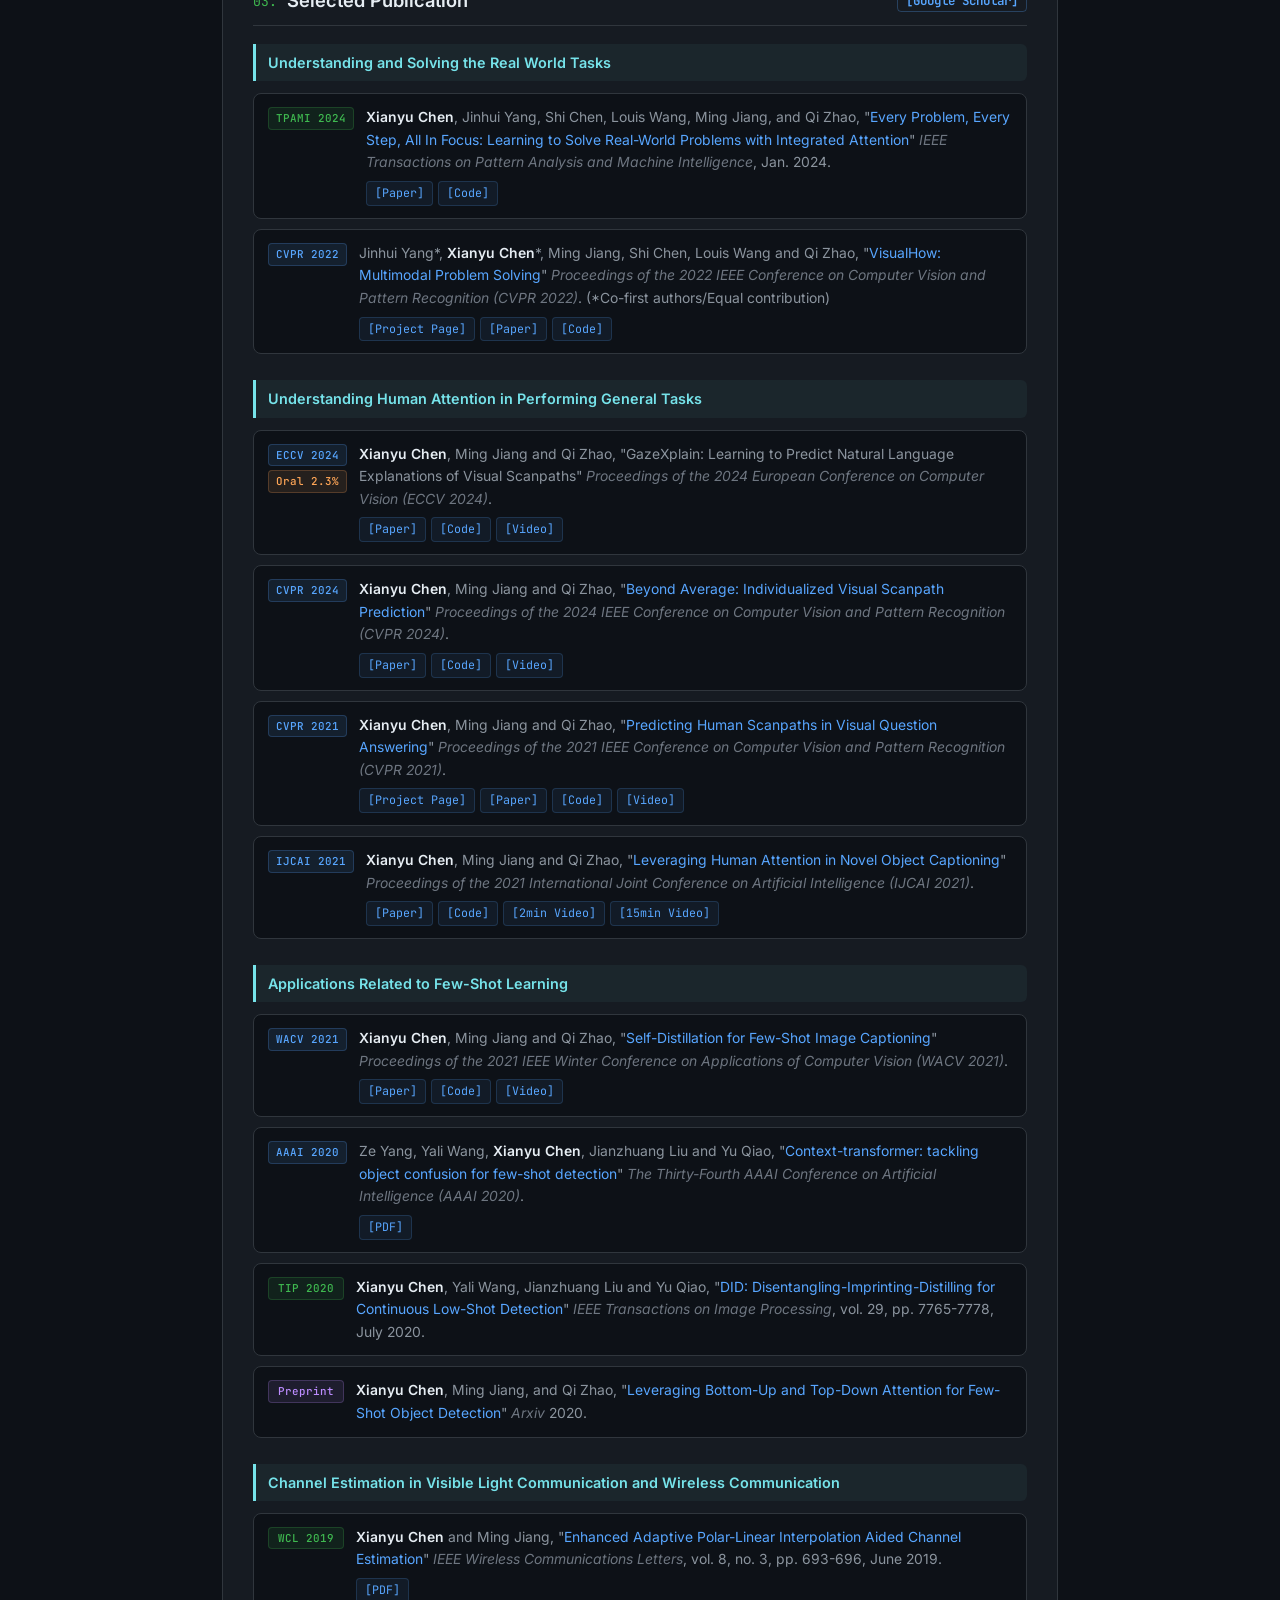
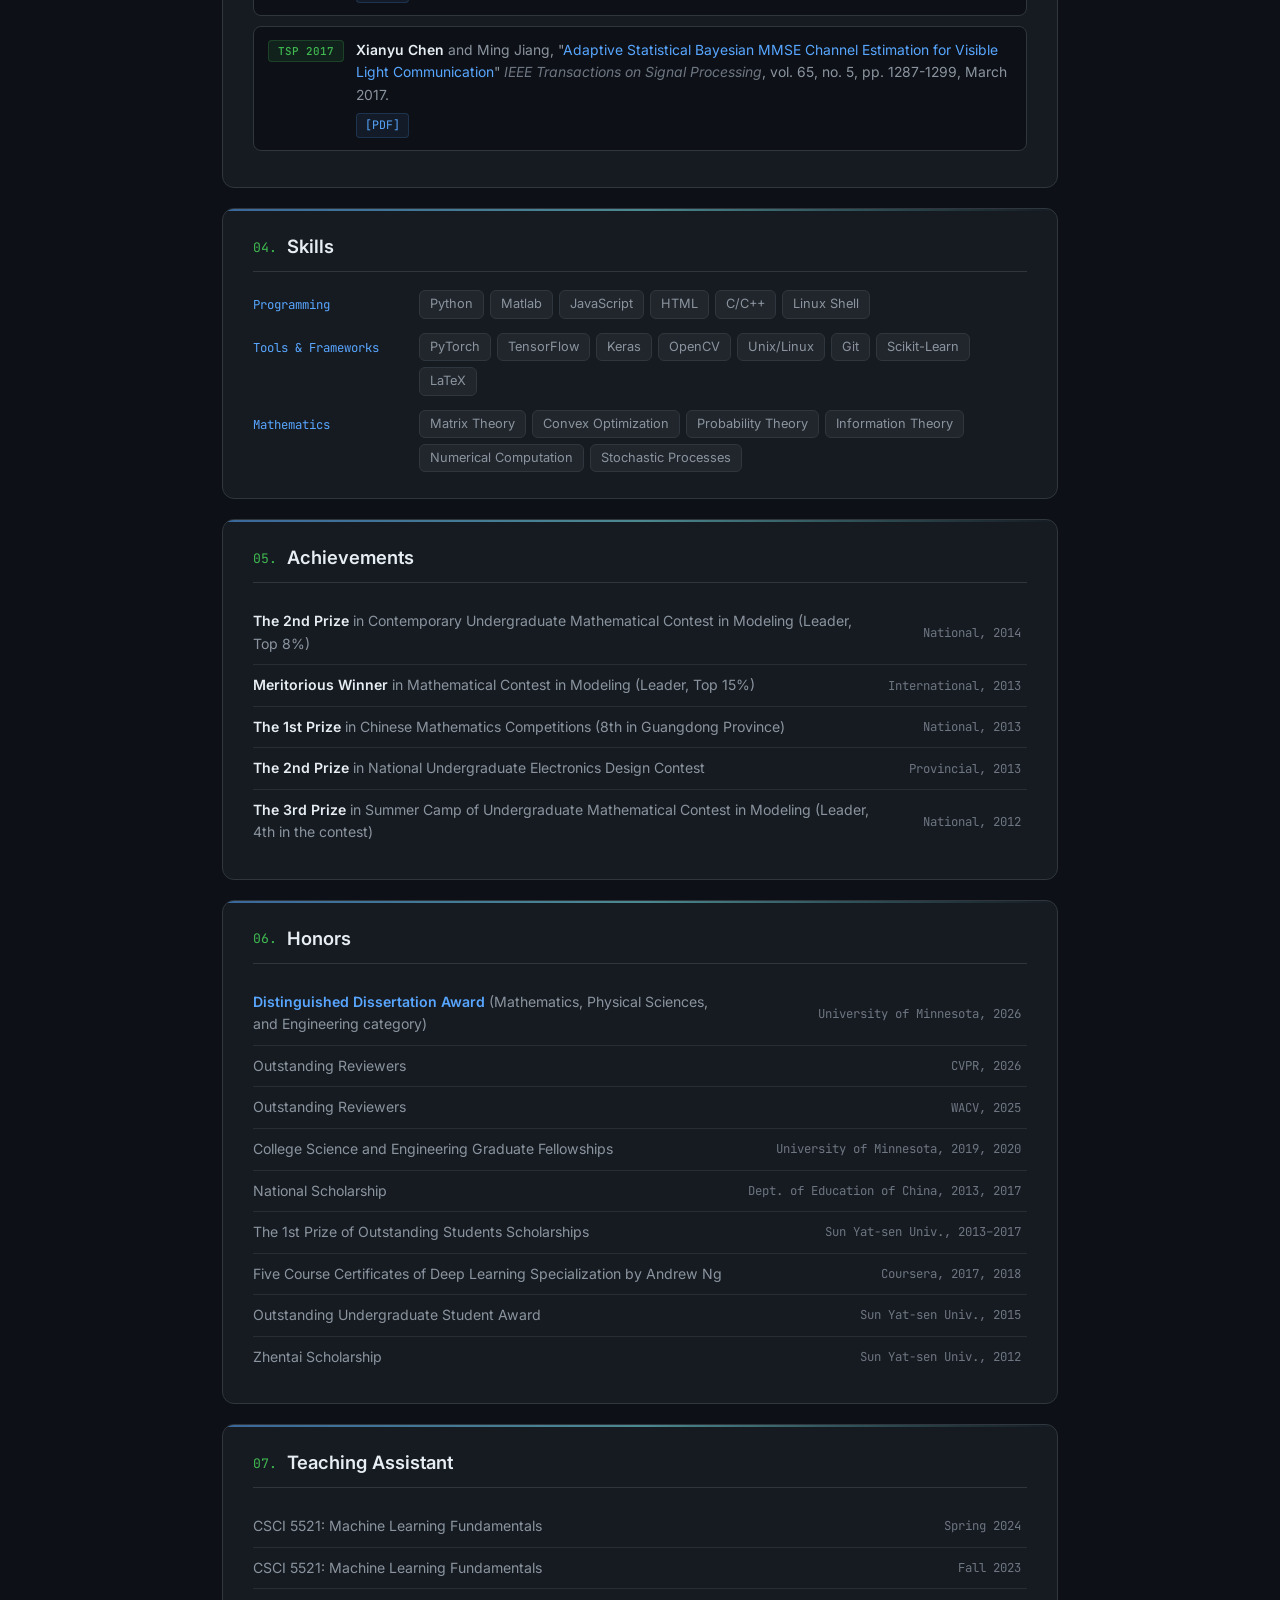
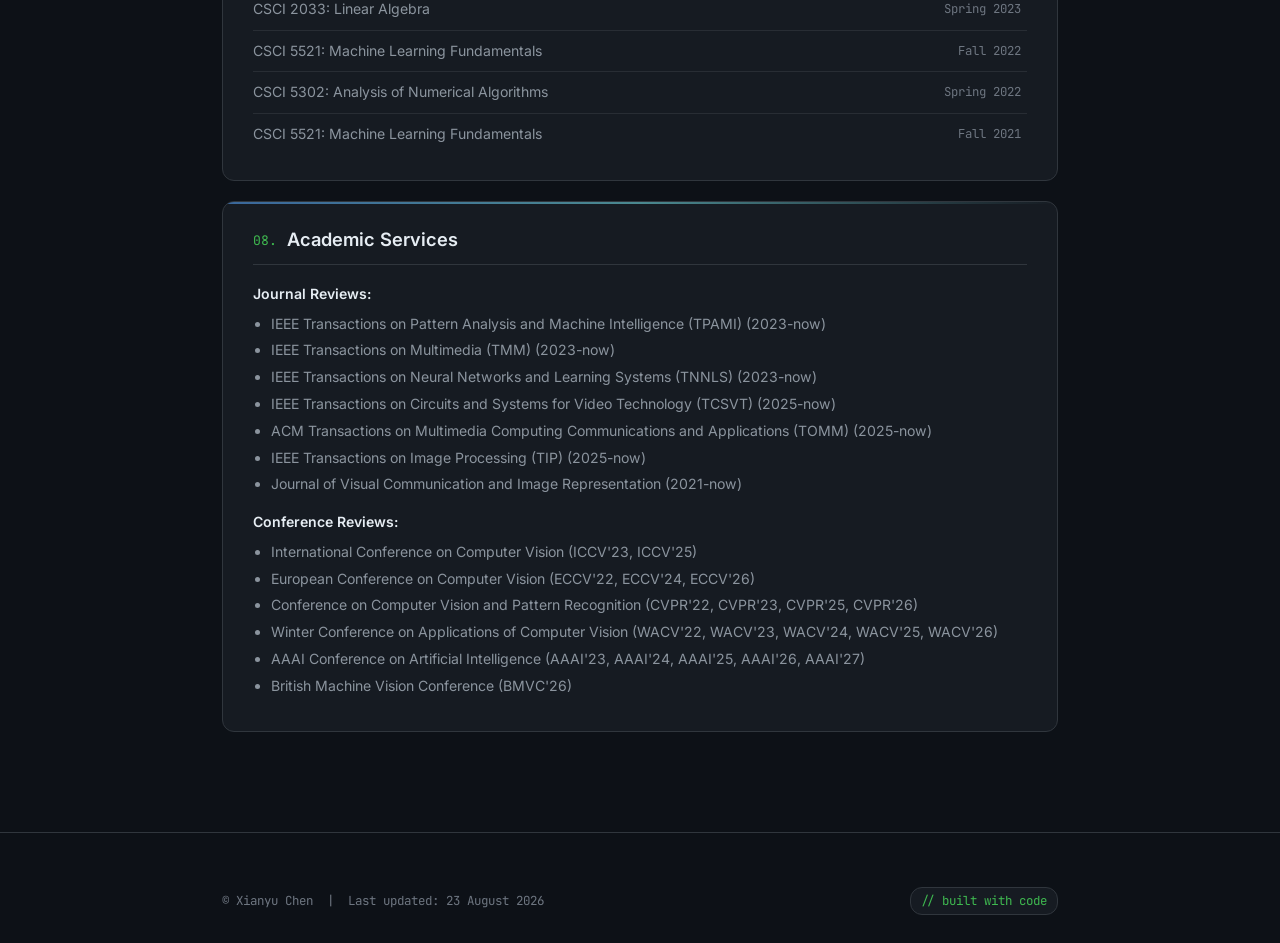
==== commit 6388f916: "update cv" ====
--- a/index.html
+++ b/index.html
@@ -112,7 +112,7 @@
         <div class="timeline">
             <div class="timeline-item highlight">
                 <span class="timeline-date">05/2026</span>
-                <span class="timeline-content">I am honored to receive the <strong>Distinguished Dissertation Award</strong> in the Mathematics, Physical Sciences, and Engineering category! Many thanks to my advisor Prof. Catherine Zhao and all my collaborators. <a href="https://https://grad.umn.edu/news-events/news-overview/announcing-2026-graduate-school-best-dissertation-award-winners" target="_blank" class="pub-link">[News]</a> <a href="https://cse.umn.edu/cs/news/xianyu-chen-earns-distinguished-dissertation-award" target="_blank" class="pub-link">[News]</a></span>
+                <span class="timeline-content">I am honored to receive the <strong>Distinguished Dissertation Award</strong> in the Mathematics, Physical Sciences, and Engineering category! Many thanks to my advisor Prof. Catherine Zhao and all my collaborators. <a href="https://grad.umn.edu/news-events/news-overview/announcing-2026-graduate-school-best-dissertation-award-winners" target="_blank" class="pub-link">[News]</a> <a href="https://cse.umn.edu/cs/news/xianyu-chen-earns-distinguished-dissertation-award" target="_blank" class="pub-link">[News]</a></span>
             </div>
             <div class="timeline-item">
                 <span class="timeline-date">09/2025</span>
@@ -517,6 +517,7 @@
             <li>IEEE Transactions on Neural Networks and Learning Systems (TNNLS) (2023-now)</li>
             <li>IEEE Transactions on Circuits and Systems for Video Technology (TCSVT) (2025-now)</li>
             <li>ACM Transactions on Multimedia Computing Communications and Applications (TOMM) (2025-now)</li>
+            <li>IEEE Transactions on Image Processing (TIP) (2025-now)</li>
             <li>Journal of Visual Communication and Image Representation (2021-now)</li>
         </ul>
         <h3 class="subsection-title">Conference Reviews:</h3>
@@ -525,7 +526,7 @@
             <li>European Conference on Computer Vision (ECCV'22, ECCV'24, ECCV'26)</li>
             <li>Conference on Computer Vision and Pattern Recognition (CVPR'22, CVPR'23, CVPR'25, CVPR'26)</li>
             <li>Winter Conference on Applications of Computer Vision (WACV'22, WACV'23, WACV'24, WACV'25, WACV'26)</li>
-            <li>AAAI Conference on Artificial Intelligence (AAAI'23, AAAI'24, AAAI'25, AAAI'26)</li>
+            <li>AAAI Conference on Artificial Intelligence (AAAI'23, AAAI'24, AAAI'25, AAAI'26, AAAI'27)</li>
             <li>British Machine Vision Conference (BMVC'26)</li>
         </ul>
     </section>
@@ -538,7 +539,7 @@
             <script type="text/javascript" id="mapmyvisitors" src="//mapmyvisitors.com/map.js?d=LKGKk1GZKcsgDORO-jT8fedBgsMWe2Ur9vSBbYbM8KE&cl=ffffff&w=a"></script>
         </div>
         <div class="footer-copy">
-            <span>&copy; Xianyu Chen &nbsp;|&nbsp; Last updated: 02 June 2026</span>
+            <span>&copy; Xianyu Chen &nbsp;|&nbsp; Last updated: 23 August 2026</span>
             <span class="footer-badge">// built with code</span>
         </div>
     </div>
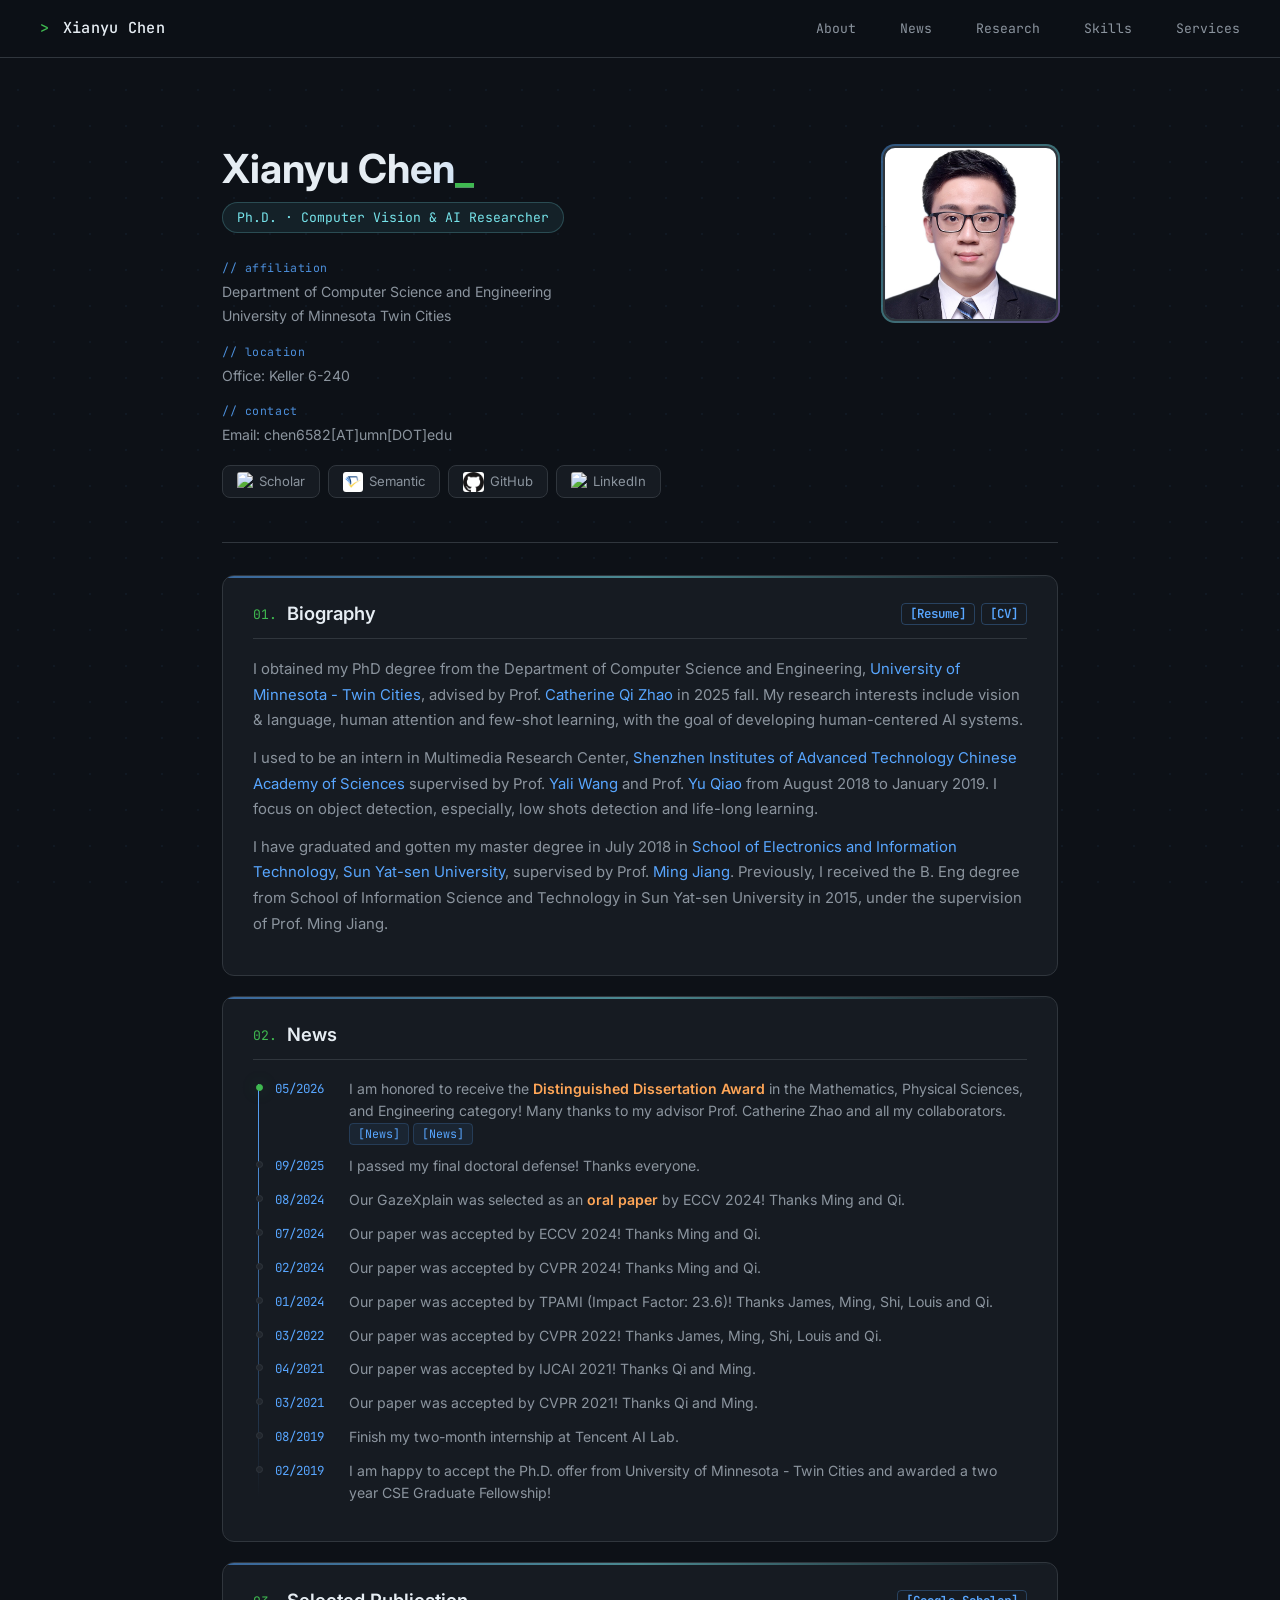
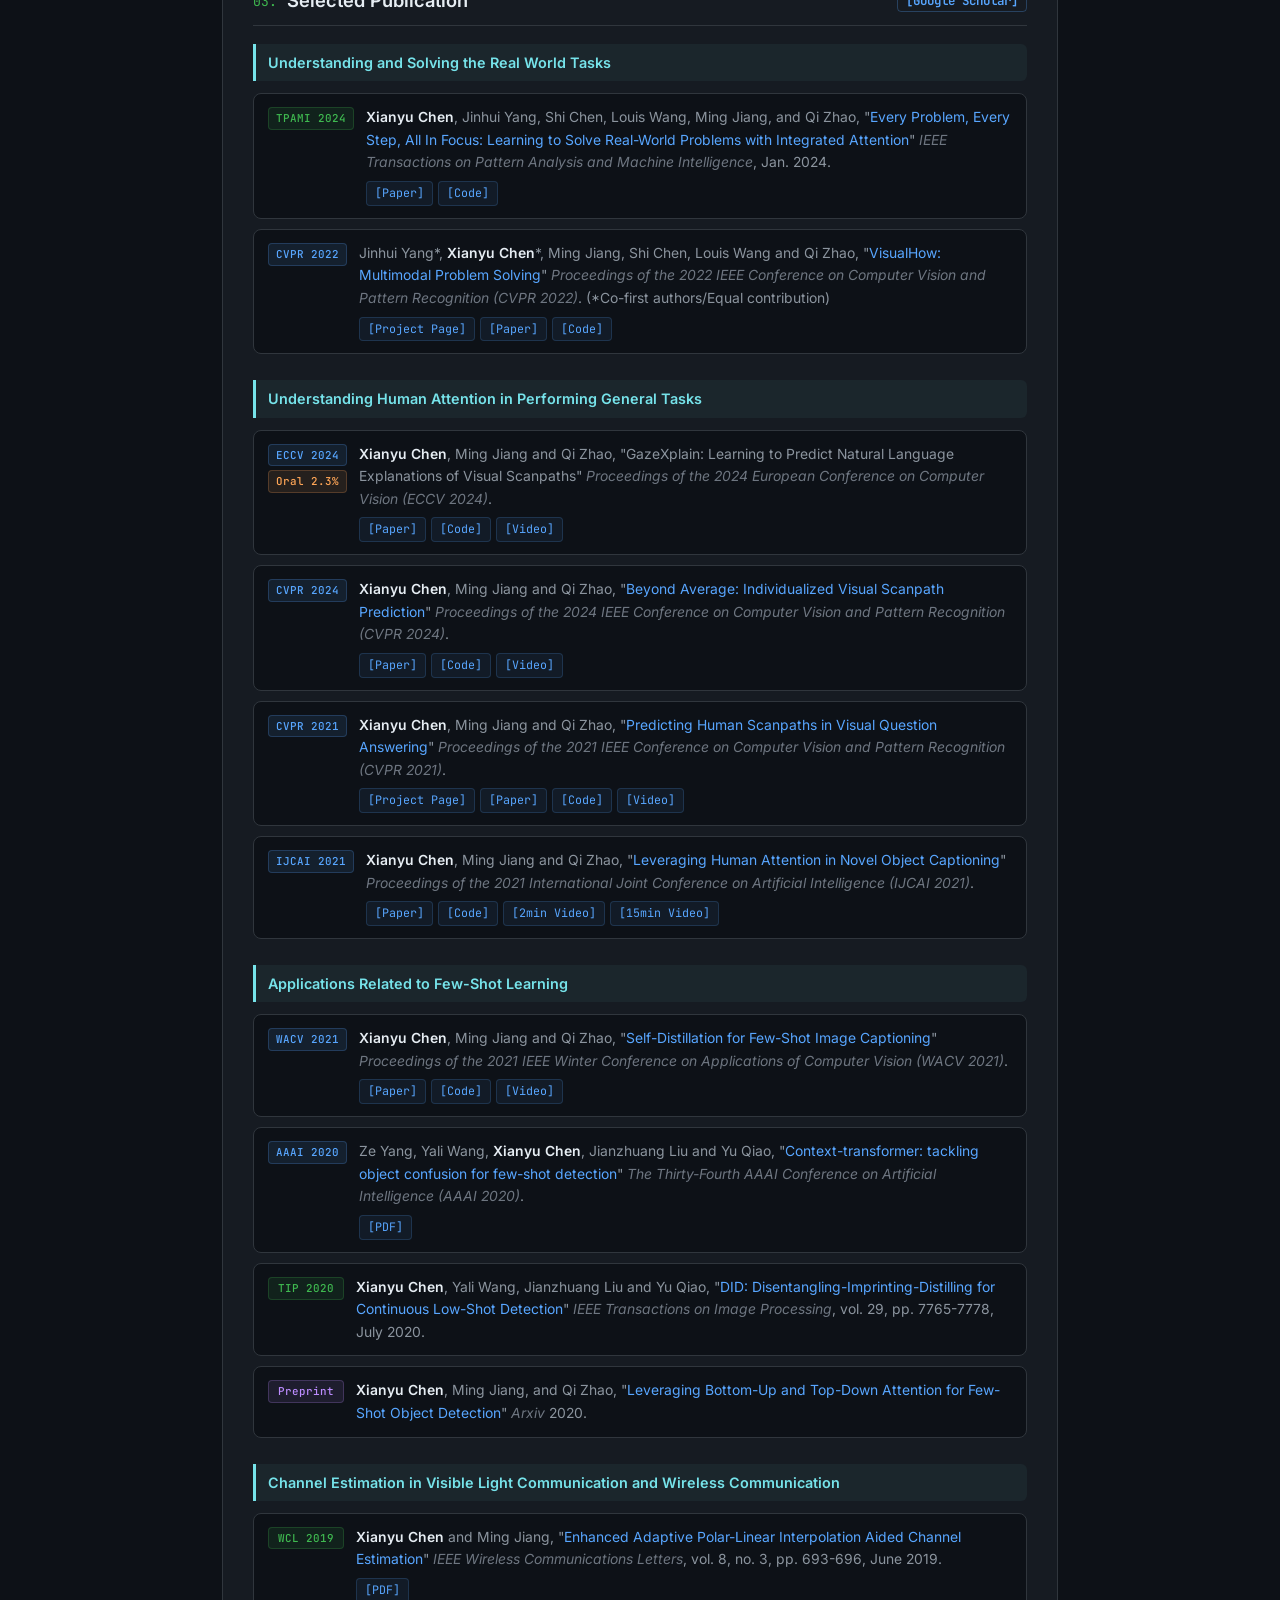
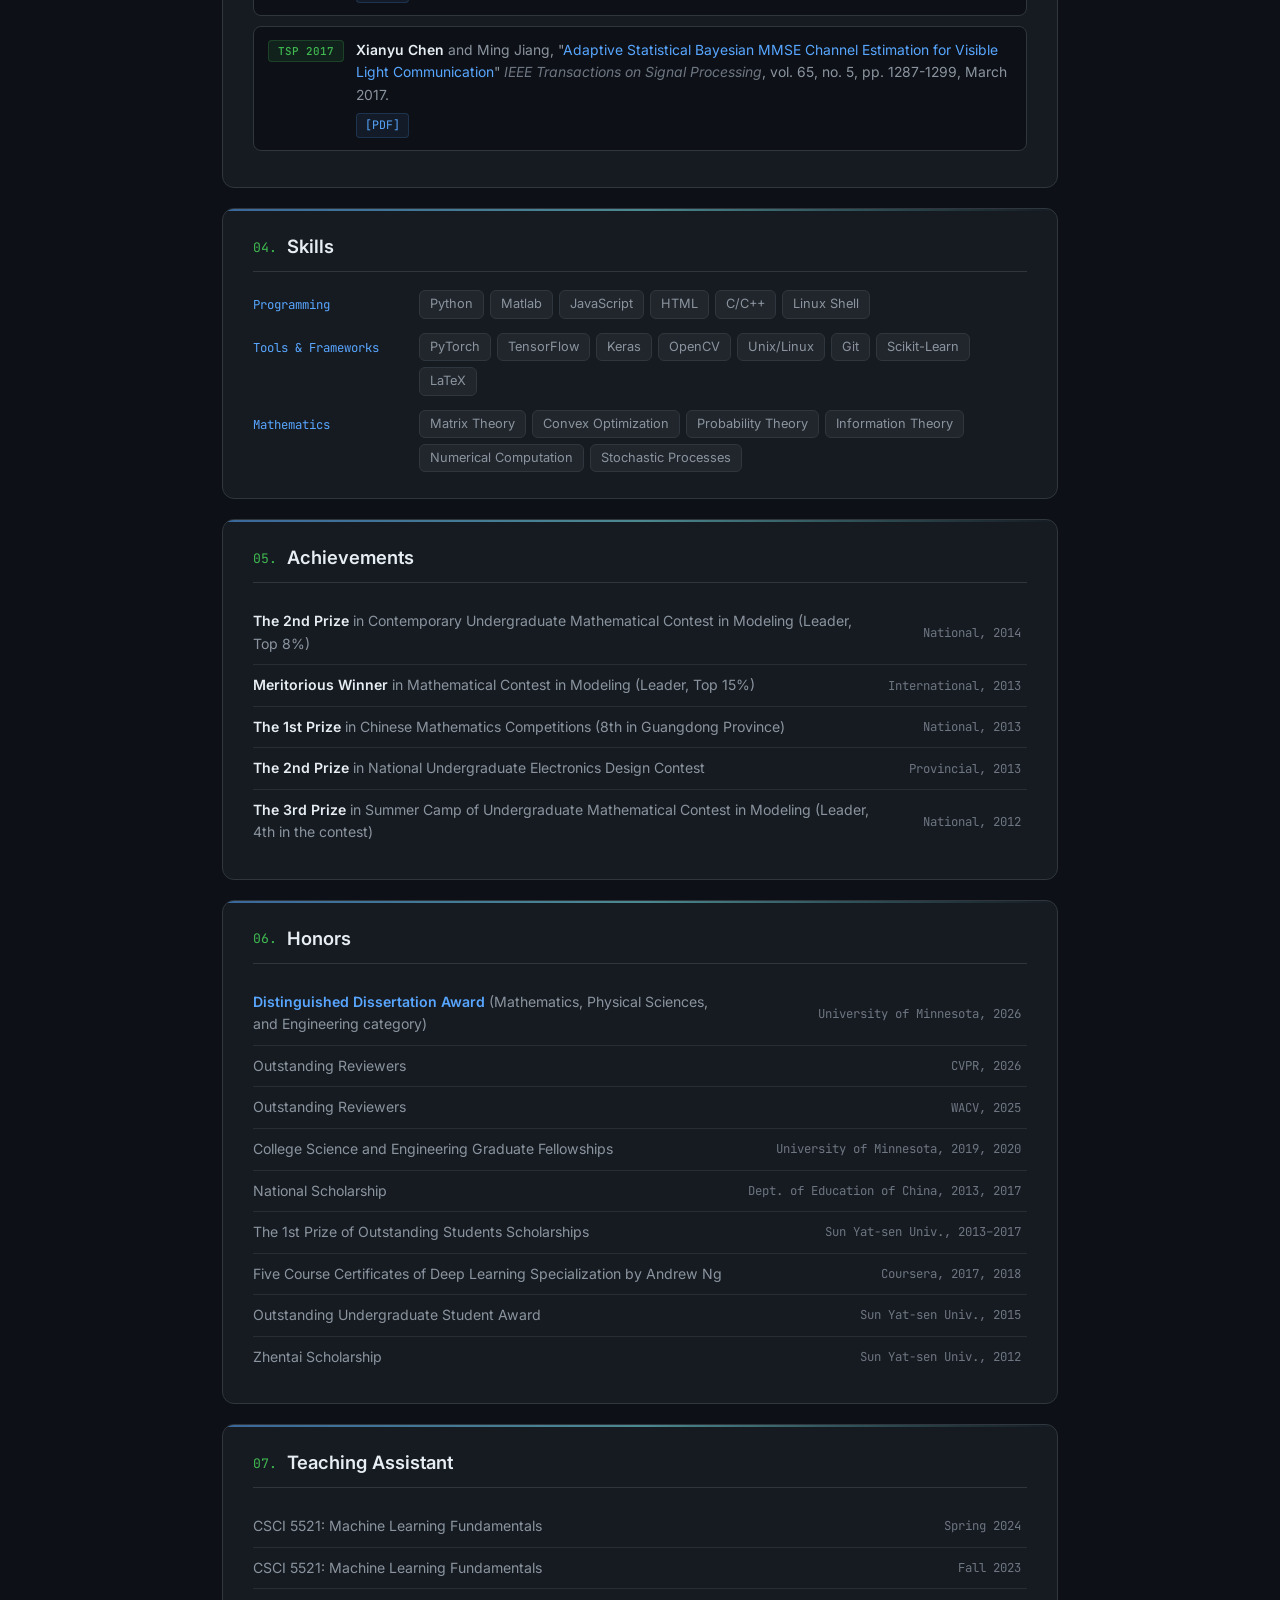
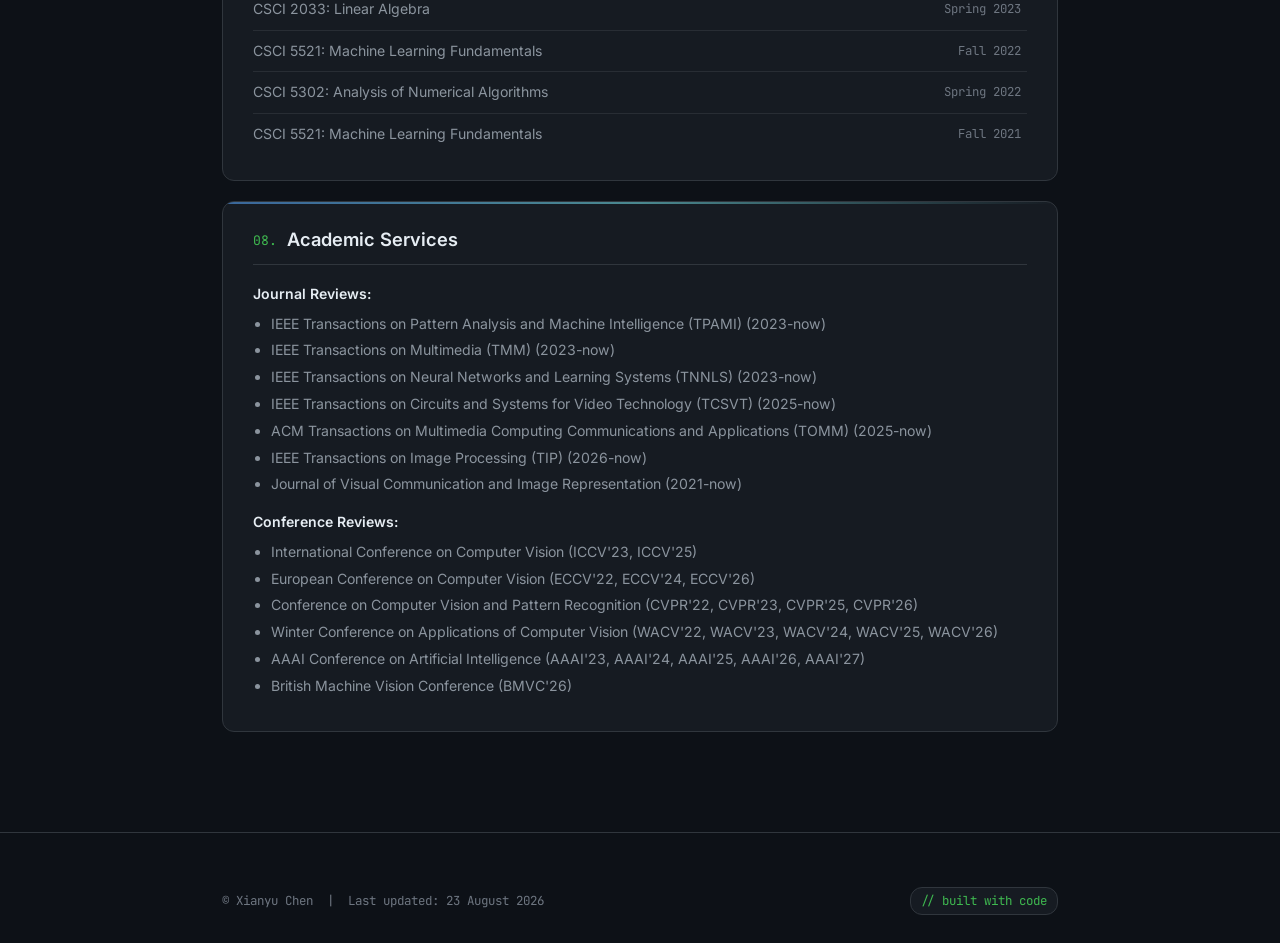
==== commit e3691095: "update cv" ====
--- a/index.html
+++ b/index.html
@@ -517,7 +517,7 @@
             <li>IEEE Transactions on Neural Networks and Learning Systems (TNNLS) (2023-now)</li>
             <li>IEEE Transactions on Circuits and Systems for Video Technology (TCSVT) (2025-now)</li>
             <li>ACM Transactions on Multimedia Computing Communications and Applications (TOMM) (2025-now)</li>
-            <li>IEEE Transactions on Image Processing (TIP) (2025-now)</li>
+            <li>IEEE Transactions on Image Processing (TIP) (2026-now)</li>
             <li>Journal of Visual Communication and Image Representation (2021-now)</li>
         </ul>
         <h3 class="subsection-title">Conference Reviews:</h3>
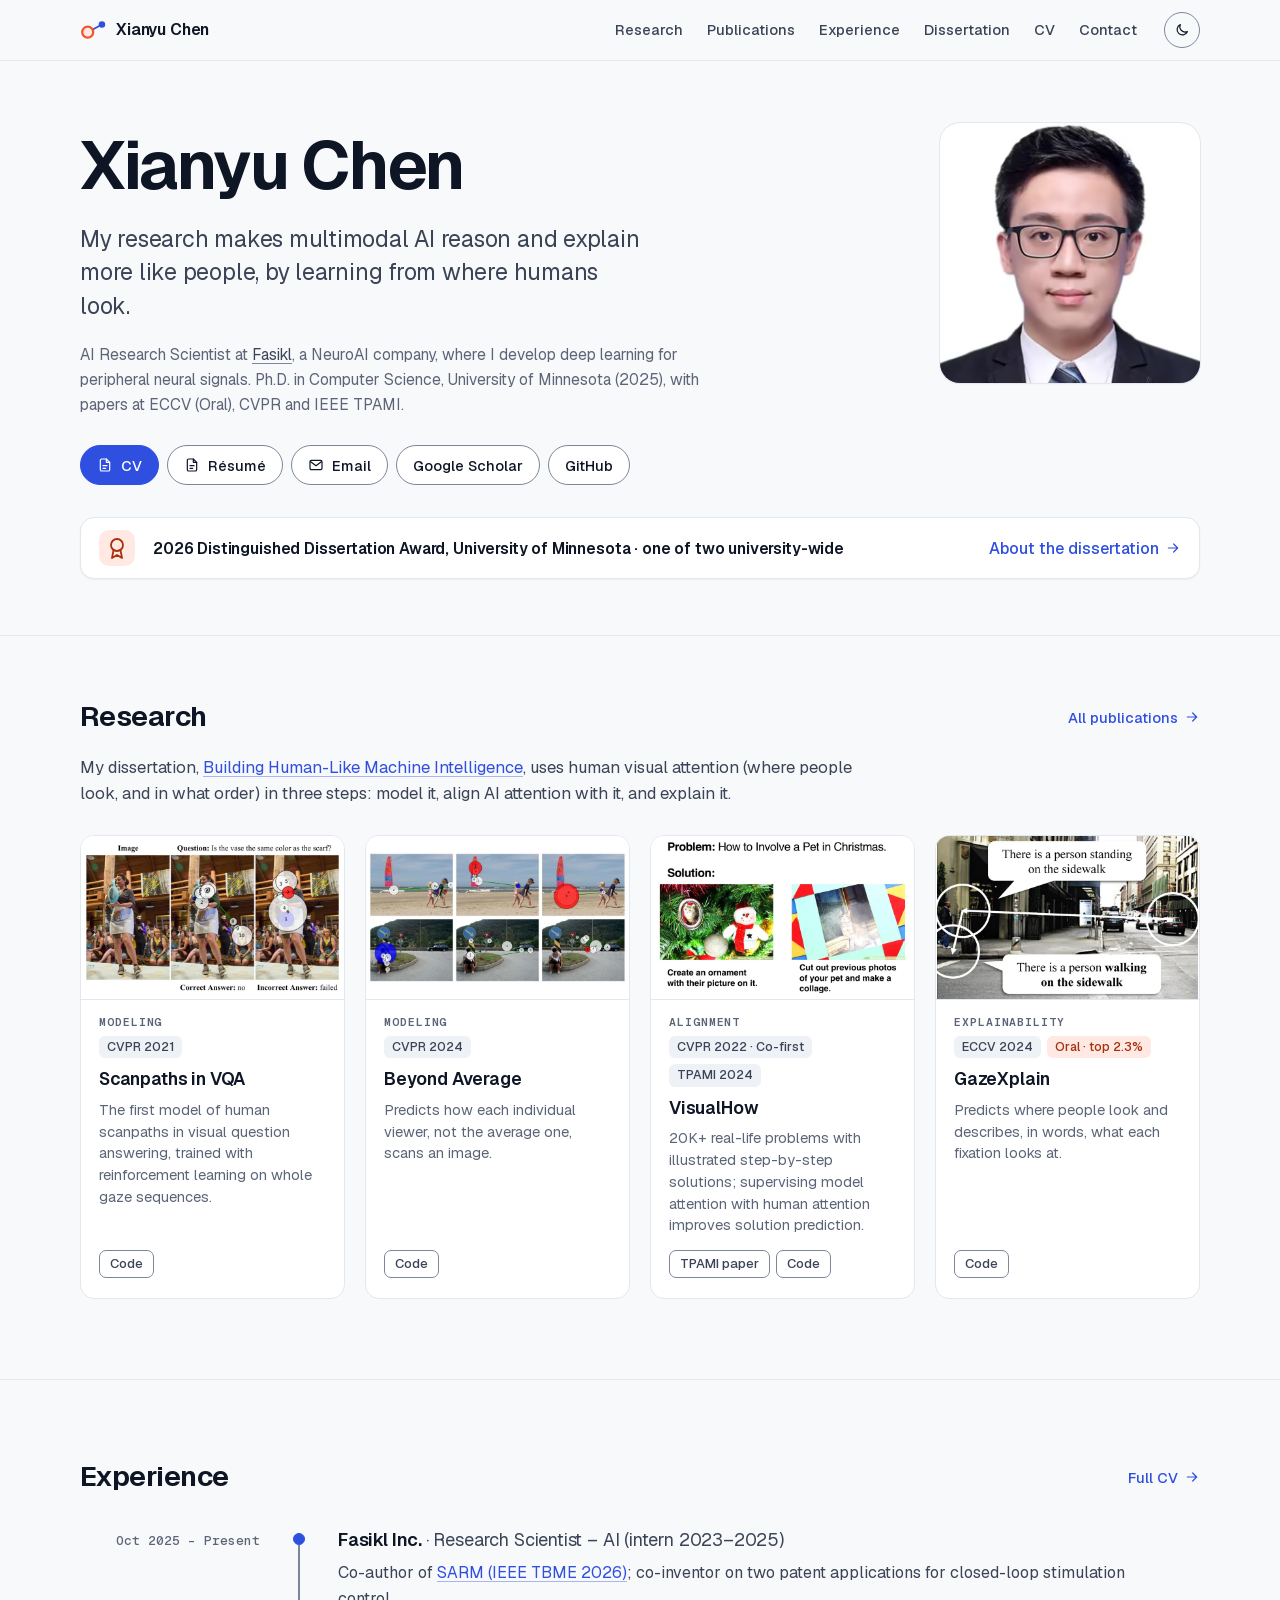
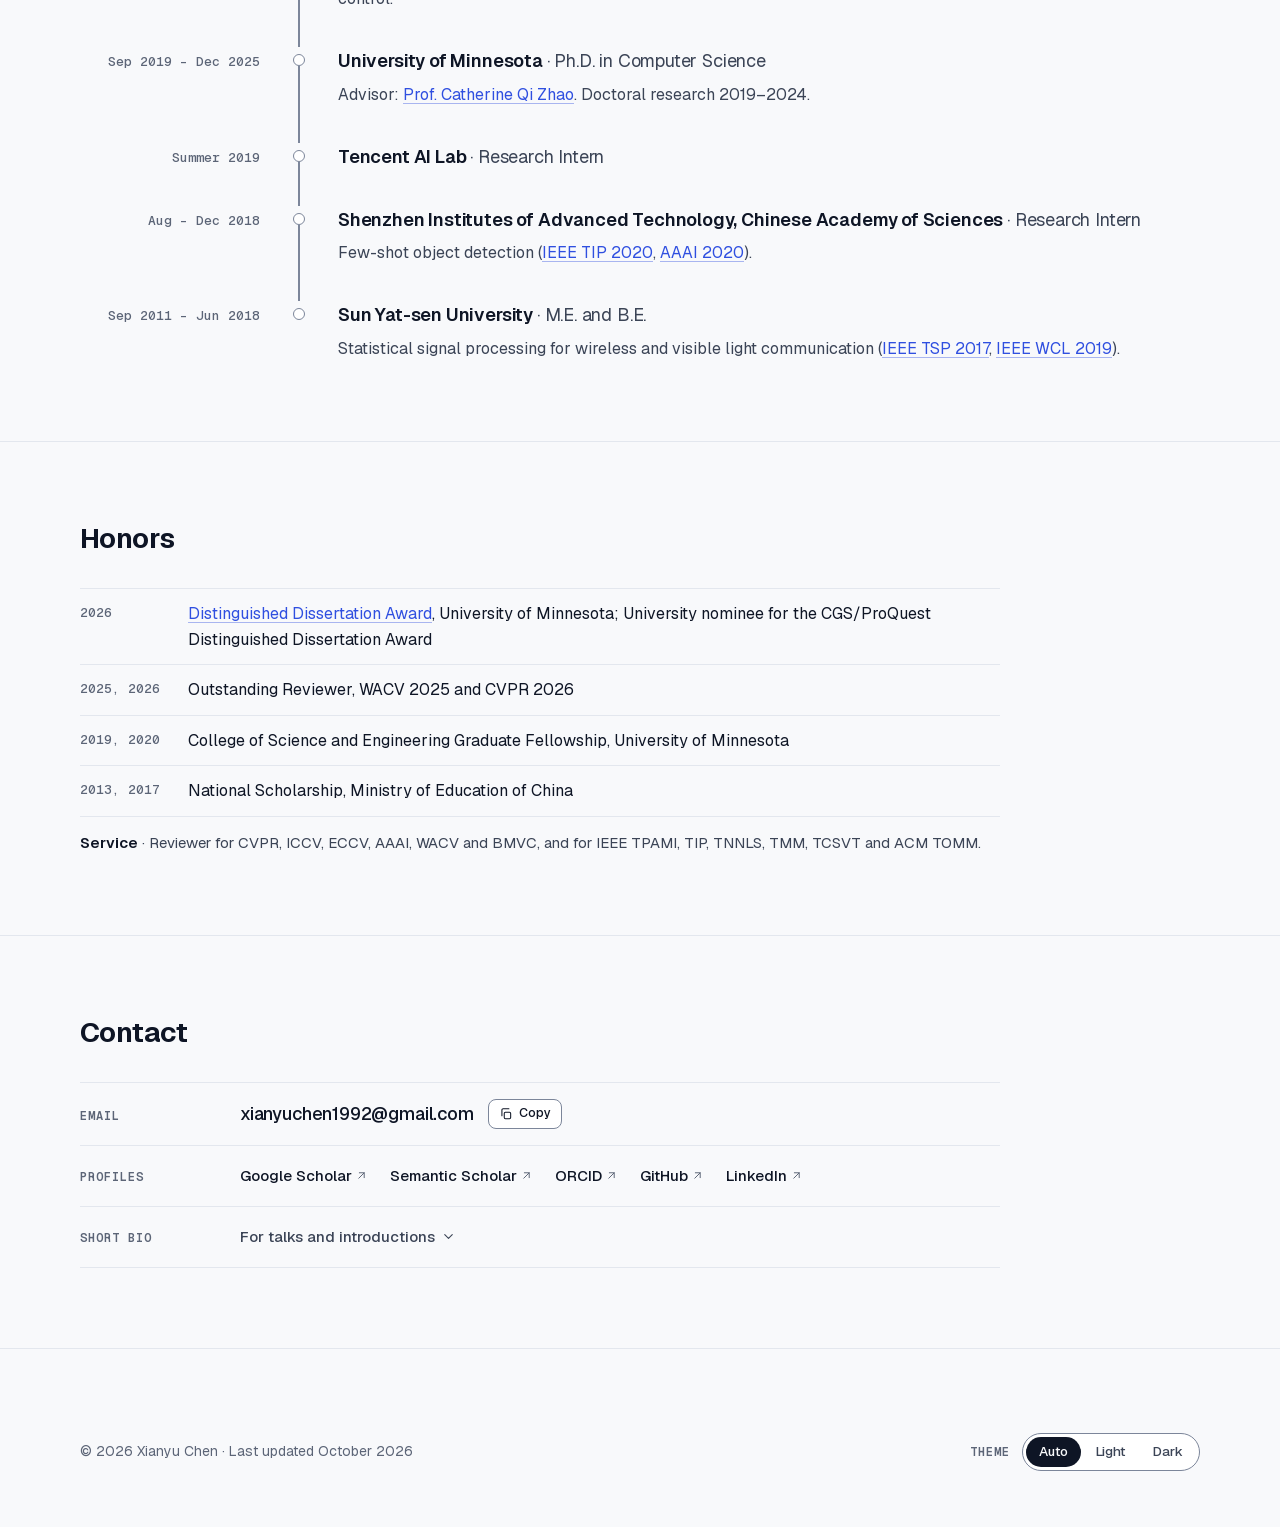
==== commit 846d2d43: "Redesign homepage; add publications and dissertation pages; update CV and résumé - New home page (re" ====
--- a/index.html
+++ b/index.html
@@ -1,575 +1,310 @@
-<!DOCTYPE html>
+<!doctype html>
 <html lang="en">
 <head>
-    <meta charset="utf-8">
-    <meta name="viewport" content="width=device-width, initial-scale=1.0">
-    <meta name="keywords" content="Xianyu Chen">
-    <meta name="description" content="Xianyu Chen's home page">
-    <link rel="preconnect" href="https://fonts.googleapis.com">
-    <link rel="preconnect" href="https://fonts.gstatic.com" crossorigin>
-    <link href="https://fonts.googleapis.com/css2?family=JetBrains+Mono:wght@300;400;500&family=Inter:wght@300;400;500;600;700&display=swap" rel="stylesheet">
-    <link rel="stylesheet" href="common.css" type="text/css">
-    <title>Xianyu Chen</title>
+<meta charset="utf-8">
+<meta name="viewport" content="width=device-width, initial-scale=1">
+<title>Xianyu Chen · AI Research Scientist</title>
+<meta name="description" content="Xianyu Chen, AI Research Scientist at Fasikl. His dissertation on human visual attention for multimodal AI won UMN&#x27;s 2026 Distinguished Dissertation Award.">
+<link rel="canonical" href="https://chenxy99.github.io/">
+<meta name="color-scheme" content="light dark">
+<meta name="theme-color" content="#F8F9FB" media="(prefers-color-scheme: light)">
+<meta name="theme-color" content="#0B0F17" media="(prefers-color-scheme: dark)">
+<script>(function(d){d.classList.add('js');try{var t=localStorage.getItem('theme');if(t==='light'||t==='dark'){d.setAttribute('data-theme',t);var c=t==='dark'?'#0B0F17':'#F8F9FB',m=document.querySelectorAll('meta[name="theme-color"]');for(var i=0;i<m.length;i++)m[i].setAttribute('content',c);}}catch(e){}})(document.documentElement);</script>
+<link rel="preload" href="assets/fonts/geist-latin.woff2" as="font" type="font/woff2" crossorigin>
+<link rel="preload" href="assets/fonts/geist-mono-latin.woff2" as="font" type="font/woff2" crossorigin>
+<link rel="stylesheet" href="assets/css/site.css">
+<link rel="icon" href="assets/img/favicon-32.png" sizes="32x32" type="image/png">
+<link rel="icon" href="assets/img/favicon.svg" type="image/svg+xml">
+<link rel="apple-touch-icon" href="assets/img/apple-touch-icon.png">
+<meta property="og:site_name" content="Xianyu Chen">
+<meta property="og:type" content="profile">
+<meta property="og:title" content="Xianyu Chen · AI Research Scientist">
+<meta property="og:description" content="Multimodal AI grounded in human visual attention · ECCV 2024 Oral · 2026 UMN Distinguished Dissertation Award">
+<meta property="og:url" content="https://chenxy99.github.io/">
+<meta property="og:image" content="https://chenxy99.github.io/assets/img/og-1200x630.jpg">
+<meta property="og:image:width" content="1200">
+<meta property="og:image:height" content="630">
+<meta property="og:image:alt" content="Xianyu Chen, AI Research Scientist at Fasikl; 2026 Distinguished Dissertation Award, University of Minnesota">
+<meta name="twitter:card" content="summary_large_image">
+<meta name="twitter:title" content="Xianyu Chen · AI Research Scientist">
+<meta name="twitter:description" content="Multimodal AI grounded in human visual attention · ECCV 2024 Oral · 2026 UMN Distinguished Dissertation Award">
+<meta name="twitter:image" content="https://chenxy99.github.io/assets/img/og-1200x630.jpg">
+<meta name="twitter:image:alt" content="Xianyu Chen, AI Research Scientist at Fasikl; 2026 Distinguished Dissertation Award, University of Minnesota">
+<meta property="profile:first_name" content="Xianyu">
+<meta property="profile:last_name" content="Chen">
+<script type="application/ld+json">
+{
+  "@context": "https://schema.org",
+  "@type": "ProfilePage",
+  "@id": "https://chenxy99.github.io/#profile",
+  "url": "https://chenxy99.github.io/",
+  "name": "Xianyu Chen · AI Research Scientist",
+  "dateModified": "2026-10-11",
+  "mainEntity": {
+    "@type": "Person",
+    "@id": "https://chenxy99.github.io/#person",
+    "name": "Xianyu Chen",
+    "honorificSuffix": "Ph.D.",
+    "url": "https://chenxy99.github.io/",
+    "image": "https://chenxy99.github.io/assets/img/portrait-560.jpg",
+    "email": "mailto:xianyuchen1992\u0040gmail.com",
+    "jobTitle": "Research Scientist – AI",
+    "worksFor": {
+      "@type": "Organization",
+      "name": "Fasikl Inc.",
+      "url": "https://www.fasikl.com/"
+    },
+    "alumniOf": [
+      {
+        "@type": "CollegeOrUniversity",
+        "name": "University of Minnesota, Twin Cities"
+      },
+      {
+        "@type": "CollegeOrUniversity",
+        "name": "Sun Yat-sen University"
+      }
+    ],
+    "award": [
+      "Distinguished Dissertation Award, University of Minnesota Graduate School (Mathematics, Physical Sciences & Engineering), 2026",
+      "Outstanding Reviewer, CVPR 2026",
+      "Outstanding Reviewer, WACV 2025",
+      "College of Science and Engineering Graduate Fellowship, University of Minnesota, 2019, 2020",
+      "National Scholarship, Ministry of Education of China, 2013, 2017"
+    ],
+    "knowsAbout": [
+      "Multimodal AI",
+      "Human visual attention",
+      "Scanpath prediction",
+      "Vision and language",
+      "Explainable AI",
+      "Computer vision",
+      "Deep learning for neural signals"
+    ],
+    "sameAs": [
+      "https://scholar.google.com/citations?user=gjH1-CcAAAAJ&hl=en",
+      "https://www.semanticscholar.org/author/3392059",
+      "https://orcid.org/0000-0002-9027-3920",
+      "https://github.com/chenxy99",
+      "https://www.linkedin.com/in/xianyu-chen-a27354163/"
+    ]
+  }
+}
+</script>
+<script src="assets/js/site.js" defer></script>
 </head>
 <body>
-
-<div class="bg-dots"></div>
-
-<nav id="navbar">
-    <div class="nav-brand"><span class="nav-accent">&gt;</span> Xianyu Chen</div>
-    <div class="nav-links">
-        <a href="#biography">About</a>
-        <a href="#news">News</a>
-        <a href="#Selected-Works">Research</a>
-        <a href="#skills">Skills</a>
-        <a href="#academic-services">Services</a>
-    </div>
-</nav>
-
-<div id="layout-content">
-
-    <!-- Profile Section -->
-    <section id="profile-section">
-        <div id="profile-info">
-            <div id="title-name">
-                <h1>Xianyu Chen<span class="cursor">_</span></h1>
-                <div class="title-badge">Ph.D. &middot; Computer Vision &amp; AI Researcher</div>
+<a class="skip" href="#main">Skip to content</a>
+<header class="bar">
+  <div class="wrap bar-in">
+    <a class="brand" href="./" aria-current="page"><svg class="mark" viewBox="0 0 32 32" aria-hidden="true" focusable="false"><path class="mk-line" d="M9.5 18.7 27 9.2"/><circle class="mk-a" cx="9.5" cy="18.7" r="6.75"/><circle class="mk-b" cx="27" cy="9.2" r="4"/></svg><span>Xianyu Chen</span></a>
+    <nav class="nav" aria-label="Main"><a href="#research">Research</a><a href="publications.html">Publications</a><a href="#experience">Experience</a><a href="dissertation.html">Dissertation</a><a href="cv_Xianyu.pdf">CV<span class="vh"> (PDF)</span></a><a href="#contact">Contact</a></nav>
+    <div class="bar-actions">
+      <button class="icon-btn theme-toggle" type="button" aria-label="Switch color theme"><svg class="i i-moon" viewBox="0 0 24 24" aria-hidden="true" focusable="false"><path d="M20 14.5A8 8 0 0 1 9.5 4a8 8 0 1 0 10.5 10.5z"/></svg><svg class="i i-sun" viewBox="0 0 24 24" aria-hidden="true" focusable="false"><circle cx="12" cy="12" r="4"/><path d="M12 2v2M12 20v2M4.9 4.9l1.4 1.4M17.7 17.7l1.4 1.4M2 12h2M20 12h2M4.9 19.1l1.4-1.4M17.7 6.3l1.4-1.4"/></svg></button>
+      <details class="menu">
+        <summary class="icon-btn"><span class="vh">Menu</span><svg class="i i-menu" viewBox="0 0 24 24" aria-hidden="true" focusable="false"><path d="M4 7h16M4 12h16M4 17h16"/></svg><svg class="i i-close" viewBox="0 0 24 24" aria-hidden="true" focusable="false"><path d="M6 6l12 12M18 6 6 18"/></svg></summary>
+        <nav class="menu-panel" aria-label="Site menu"><a href="#research">Research</a><a href="publications.html">Publications</a><a href="#experience">Experience</a><a href="dissertation.html">Dissertation</a><a href="cv_Xianyu.pdf">CV<span class="vh"> (PDF)</span></a><a href="#contact">Contact</a></nav>
+      </details>
+    </div>
+  </div>
+</header>
+<main id="main">
+<section class="hero" aria-labelledby="name">
+  <div class="wrap">
+    <div class="hero-grid">
+      <div class="hero-id">
+        <h1 id="name">Xianyu Chen</h1>
+      </div>
+      <div class="portrait"><picture><source type="image/avif" srcset="assets/img/portrait-280.avif 280w, assets/img/portrait-560.avif 560w" sizes="(max-width: 719px) 88px, (max-width: 1023px) 220px, 260px"><source type="image/webp" srcset="assets/img/portrait-280.webp 280w, assets/img/portrait-560.webp 560w" sizes="(max-width: 719px) 88px, (max-width: 1023px) 220px, 260px"><img src="assets/img/portrait-560.jpg" srcset="assets/img/portrait-280.jpg 280w, assets/img/portrait-560.jpg 560w" sizes="(max-width: 719px) 88px, (max-width: 1023px) 220px, 260px" width="560" height="560" alt="Portrait of Xianyu Chen" fetchpriority="high" decoding="async"></picture></div>
+      <div class="hero-body">
+        <p class="deck">My research makes multimodal AI reason and explain more like people, by learning from where humans look.</p>
+        <p class="meta">AI Research Scientist at <a href="https://www.fasikl.com/">Fasikl</a>, a NeuroAI company, where I develop deep learning for peripheral neural signals. Ph.D. in Computer Science, University of Minnesota (2025), with papers at ECCV&nbsp;(Oral), CVPR and IEEE&nbsp;TPAMI.</p>
+        <div class="actions">
+          <div class="grp">
+            <a class="btn btn-primary" href="cv_Xianyu.pdf"><svg class="i i-doc" viewBox="0 0 24 24" aria-hidden="true" focusable="false"><path d="M14 3H7a2 2 0 0 0-2 2v14a2 2 0 0 0 2 2h10a2 2 0 0 0 2-2V8z"/><path d="M14 3v5h5M9 13h6M9 17h4"/></svg>CV<span class="vh"> (PDF)</span></a>
+            <a class="btn" href="resume_Xianyu.pdf"><svg class="i i-doc" viewBox="0 0 24 24" aria-hidden="true" focusable="false"><path d="M14 3H7a2 2 0 0 0-2 2v14a2 2 0 0 0 2 2h10a2 2 0 0 0 2-2V8z"/><path d="M14 3v5h5M9 13h6M9 17h4"/></svg>Résumé<span class="vh"> (PDF)</span></a>
+            <a class="btn" href="mailto:xianyuchen1992&#64;gmail.com"><svg class="i i-mail" viewBox="0 0 24 24" aria-hidden="true" focusable="false"><rect x="3" y="5" width="18" height="14" rx="2"/><path d="m4 7 8 6 8-6"/></svg>Email</a>
+          </div>
+          <div class="grp">
+            <a class="btn" href="https://scholar.google.com/citations?user=gjH1-CcAAAAJ&amp;hl=en">Google Scholar</a>
+            <a class="btn" href="https://github.com/chenxy99">GitHub</a>
+          </div>
+        </div>
+      </div>
+    </div>
+<div class="award award-slim">
+  <span class="medal" aria-hidden="true"><svg class="i i-lg i-medal" viewBox="0 0 24 24" aria-hidden="true" focusable="false"><circle cx="12" cy="9" r="6"/><path d="M8.5 14.2 7 22l5-3 5 3-1.5-7.8"/></svg></span>
+  <div class="award-text">
+    <p class="award-title">2026 Distinguished Dissertation Award, <span class="nw">University of Minnesota</span> · <span class="nw">one of two</span> university-wide</p>
+  </div>
+  <a class="award-link" href="dissertation.html">About the dissertation<svg class="i i-arrow" viewBox="0 0 24 24" aria-hidden="true" focusable="false"><path d="M5 12h14M13 6l6 6-6 6"/></svg></a>
+</div>
+  </div>
+</section>
+<section class="section" id="research" aria-labelledby="research-h">
+  <div class="wrap">
+    <div class="shead">
+      <h2 id="research-h">Research</h2>
+      <a class="more" href="publications.html">All publications<svg class="i i-arrow" viewBox="0 0 24 24" aria-hidden="true" focusable="false"><path d="M5 12h14M13 6l6 6-6 6"/></svg></a>
+    </div>
+    <p class="lede">My dissertation, <a href="dissertation.html"><cite>Building Human-Like Machine Intelligence</cite></a>, uses human visual attention (where people look, and in what order) in three steps: model it, align AI attention with it, and explain it.</p>
+    <ul class="hl">
+      <li class="card">
+        <div class="plate plate-fill"><picture><source type="image/webp" srcset="assets/img/hl-cvpr21-scanpath-vqa.webp 800w, assets/img/hl-cvpr21-scanpath-vqa@2x.webp 1600w" sizes="(min-width: 1168px) 266px, (min-width: 1024px) calc(25vw - 27px), (min-width: 560px) calc(50vw - 34px), calc(100vw - 32px)"><img src="assets/img/hl-cvpr21-scanpath-vqa.jpg" srcset="assets/img/hl-cvpr21-scanpath-vqa.jpg 800w, assets/img/hl-cvpr21-scanpath-vqa@2x.jpg 1600w" sizes="(min-width: 1168px) 266px, (min-width: 1024px) calc(25vw - 27px), (min-width: 560px) calc(50vw - 34px), calc(100vw - 32px)" width="800" height="500" alt="Photo of a woman holding a vase with the question &quot;Is the vase the same color as the scarf?&quot; and two scanpaths: one behind the correct answer &quot;no&quot;, one behind an incorrect answer." loading="lazy" decoding="async"></picture></div>
+        <div class="card-body">
+          <p class="card-k">Modeling</p>
+          <p class="chips"><span class="chip">CVPR 2021</span></p>
+          <h3><a href="https://openaccess.thecvf.com/content/CVPR2021/html/Chen_Predicting_Human_Scanpaths_in_Visual_Question_Answering_CVPR_2021_paper.html">Scanpaths in VQA</a></h3>
+          <p>The first model of human scanpaths in visual question answering, trained with reinforcement learning on whole gaze sequences.</p>
+          <ul class="links card-links"><li><a class="lk" href="https://github.com/chenxy99/Scanpaths">Code</a></li></ul>
+        </div>
+      </li>
+      <li class="card">
+        <div class="plate plate-fill"><picture><source type="image/webp" srcset="assets/img/hl-cvpr24-isp.webp 800w, assets/img/hl-cvpr24-isp@2x.webp 1600w" sizes="(min-width: 1168px) 266px, (min-width: 1024px) calc(25vw - 27px), (min-width: 560px) calc(50vw - 34px), calc(100vw - 32px)"><img src="assets/img/hl-cvpr24-isp.jpg" srcset="assets/img/hl-cvpr24-isp.jpg 800w, assets/img/hl-cvpr24-isp@2x.jpg 1600w" sizes="(min-width: 1168px) 266px, (min-width: 1024px) calc(25vw - 27px), (min-width: 560px) calc(50vw - 34px), calc(100vw - 32px)" width="800" height="500" alt="A beach photo and a roundabout photo, each shown three times with a different observer&#x27;s scanpath of numbered fixation circles." loading="lazy" decoding="async"></picture></div>
+        <div class="card-body">
+          <p class="card-k">Modeling</p>
+          <p class="chips"><span class="chip">CVPR 2024</span></p>
+          <h3><a href="https://openaccess.thecvf.com/content/CVPR2024/html/Chen_Beyond_Average_Individualized_Visual_Scanpath_Prediction_CVPR_2024_paper.html">Beyond Average</a></h3>
+          <p>Predicts how each individual viewer, not the average one, scans an image.</p>
+          <ul class="links card-links"><li><a class="lk" href="https://github.com/chenxy99/IndividualScanpath">Code</a></li></ul>
+        </div>
+      </li>
+      <li class="card">
+        <div class="plate plate-fill"><picture><source type="image/webp" srcset="assets/img/hl-cvpr22-visualhow.webp 800w, assets/img/hl-cvpr22-visualhow@2x.webp 1600w" sizes="(min-width: 1168px) 266px, (min-width: 1024px) calc(25vw - 27px), (min-width: 560px) calc(50vw - 34px), calc(100vw - 32px)"><img src="assets/img/hl-cvpr22-visualhow.jpg" srcset="assets/img/hl-cvpr22-visualhow.jpg 800w, assets/img/hl-cvpr22-visualhow@2x.jpg 1600w" sizes="(min-width: 1168px) 266px, (min-width: 1024px) calc(25vw - 27px), (min-width: 560px) calc(50vw - 34px), calc(100vw - 32px)" width="800" height="500" alt="The problem &quot;How to Involve a Pet in Christmas&quot; with two illustrated steps: an ornament with the pet&#x27;s picture, and a photo collage." loading="lazy" decoding="async"></picture></div>
+        <div class="card-body">
+          <p class="card-k">Alignment</p>
+          <p class="chips"><span class="chip">CVPR 2022 · Co-first</span><span class="chip">TPAMI 2024</span></p>
+          <h3><a href="https://openaccess.thecvf.com/content/CVPR2022/html/Yang_VisualHow_Multimodal_Problem_Solving_CVPR_2022_paper.html">VisualHow</a></h3>
+          <p>20K+ real-life problems with illustrated step-by-step solutions; supervising model attention with human attention improves solution prediction.</p>
+          <ul class="links card-links"><li><a class="lk" href="https://doi.org/10.1109/TPAMI.2024.3357631">TPAMI paper</a></li><li><a class="lk" href="https://github.com/chenxy99/SGAN">Code</a></li></ul>
+        </div>
+      </li>
+      <li class="card">
+        <div class="plate plate-fill"><picture><source type="image/webp" srcset="assets/img/hl-eccv24-gazexplain.webp 800w, assets/img/hl-eccv24-gazexplain@2x.webp 1600w" sizes="(min-width: 1168px) 266px, (min-width: 1024px) calc(25vw - 27px), (min-width: 560px) calc(50vw - 34px), calc(100vw - 32px)"><img src="assets/img/hl-eccv24-gazexplain.jpg" srcset="assets/img/hl-eccv24-gazexplain.jpg 800w, assets/img/hl-eccv24-gazexplain@2x.jpg 1600w" sizes="(min-width: 1168px) 266px, (min-width: 1024px) calc(25vw - 27px), (min-width: 560px) calc(50vw - 34px), calc(100vw - 32px)" width="800" height="500" alt="Street photo with a scanpath of circled fixations joined by arrows; speech bubbles explain two fixations: &quot;There is a person standing on the sidewalk&quot; and &quot;There is a person walking on the sidewalk&quot;." loading="lazy" decoding="async"></picture></div>
+        <div class="card-body">
+          <p class="card-k">Explainability</p>
+          <p class="chips"><span class="chip">ECCV 2024</span><span class="chip chip-fix">Oral · top 2.3%</span></p>
+          <h3><a href="https://www.ecva.net/papers/eccv_2024/papers_ECCV/html/1308_ECCV_2024_paper.php">GazeXplain</a></h3>
+          <p>Predicts where people look and describes, in words, what each fixation looks at.</p>
+          <ul class="links card-links"><li><a class="lk" href="https://github.com/chenxy99/GazeXplain">Code</a></li></ul>
+        </div>
+      </li>
+    </ul>
+  </div>
+</section>
+<section class="section" id="experience" aria-labelledby="experience-h">
+  <div class="wrap">
+    <div class="shead">
+      <h2 id="experience-h">Experience</h2>
+      <a class="more" href="cv_Xianyu.pdf">Full CV<span class="vh"> (PDF)</span><svg class="i i-arrow" viewBox="0 0 24 24" aria-hidden="true" focusable="false"><path d="M5 12h14M13 6l6 6-6 6"/></svg></a>
+    </div>
+    <ol class="tl">
+      <li class="now">
+        <p class="tl-date">Oct 2025 – Present</p>
+        <span class="tl-node" aria-hidden="true"><span></span></span>
+        <div class="tl-body">
+          <h3>Fasikl Inc. <span class="tl-role">· Research Scientist – AI (intern 2023–2025)</span></h3>
+          <p class="note">Co-author of <a href="publications.html#J9">SARM&nbsp;(IEEE&nbsp;TBME&nbsp;2026)</a>; co-inventor on two patent applications for closed-loop stimulation control.</p>
+        </div>
+      </li>
+      <li>
+        <p class="tl-date">Sep 2019 – Dec 2025</p>
+        <span class="tl-node" aria-hidden="true"><span></span></span>
+        <div class="tl-body">
+          <h3>University of Minnesota <span class="tl-role">· Ph.D. in Computer Science</span></h3>
+          <p class="note">Advisor: <a href="https://www-users.cse.umn.edu/~qzhao/">Prof. Catherine Qi Zhao</a>. Doctoral research 2019–2024.</p>
+        </div>
+      </li>
+      <li>
+        <p class="tl-date">Summer 2019</p>
+        <span class="tl-node" aria-hidden="true"><span></span></span>
+        <div class="tl-body">
+          <h3>Tencent AI Lab <span class="tl-role">· Research Intern</span></h3>
+        </div>
+      </li>
+      <li>
+        <p class="tl-date">Aug – Dec 2018</p>
+        <span class="tl-node" aria-hidden="true"><span></span></span>
+        <div class="tl-body">
+          <h3>Shenzhen Institutes of Advanced Technology, Chinese Academy of Sciences <span class="tl-role">· Research Intern</span></h3>
+          <p class="note">Few-shot object detection (<a href="publications.html#J6">IEEE TIP 2020</a>, <a href="publications.html#C5">AAAI 2020</a>).</p>
+        </div>
+      </li>
+      <li>
+        <p class="tl-date">Sep 2011 – Jun 2018</p>
+        <span class="tl-node" aria-hidden="true"><span></span></span>
+        <div class="tl-body">
+          <h3>Sun Yat-sen University <span class="tl-role">· M.E. and B.E.</span></h3>
+          <p class="note">Statistical signal processing for wireless and visible light communication (<a href="publications.html#J1">IEEE TSP 2017</a>, <a href="publications.html#J5">IEEE&nbsp;WCL&nbsp;2019</a>).</p>
+        </div>
+      </li>
+    </ol>
+  </div>
+</section>
+<section class="section" id="honors" aria-labelledby="honors-h">
+  <div class="wrap">
+    <div class="shead">
+      <h2 id="honors-h">Honors</h2>
+    </div>
+    <ul class="hlist hlist-home"><li><span class="yr">2026</span><div><p><a href="https://grad.umn.edu/news-events/news-overview/announcing-2026-graduate-school-best-dissertation-award-winners">Distinguished Dissertation Award</a>, University of Minnesota; University nominee for the CGS/ProQuest Distinguished Dissertation Award</p></div></li><li><span class="yr">2025, 2026</span><div><p>Outstanding Reviewer, WACV 2025 and CVPR 2026</p></div></li><li><span class="yr">2019, 2020</span><div><p>College of Science and Engineering Graduate Fellowship, University of Minnesota</p></div></li><li><span class="yr">2013, 2017</span><div><p>National Scholarship, Ministry of Education of China</p></div></li></ul>
+    <p class="svc-line"><b>Service</b> · Reviewer for CVPR, ICCV, ECCV, AAAI, WACV and BMVC, and for IEEE TPAMI, TIP, TNNLS, TMM, TCSVT and ACM TOMM.</p>
+  </div>
+</section>
+<section class="section section-contact" id="contact" aria-labelledby="contact-h">
+  <div class="wrap">
+    <div class="shead">
+      <h2 id="contact-h">Contact</h2>
+    </div>
+    <dl class="contact">
+      <div class="c-row">
+        <dt>Email</dt>
+        <dd class="c-email-dd"><a class="c-email" id="email-addr" href="mailto:xianyuchen1992&#64;gmail.com">xianyuchen1992&#64;gmail.com</a>
+          <button type="button" class="copy copy-in js-only" data-copy="email-addr" aria-label="Copy email address"><svg class="i i-copy" viewBox="0 0 24 24" aria-hidden="true" focusable="false"><rect x="9" y="9" width="11" height="11" rx="2"/><path d="M5 15V5a2 2 0 0 1 2-2h10"/></svg>Copy</button></dd>
+      </div>
+      <div class="c-row">
+        <dt>Profiles</dt>
+        <dd><ul class="c-links"><li><a href="https://scholar.google.com/citations?user=gjH1-CcAAAAJ&amp;hl=en" rel="me">Google Scholar<svg class="i i-ext" viewBox="0 0 24 24" aria-hidden="true" focusable="false"><path d="M7 17 17 7M8 7h9v9"/></svg></a></li><li><a href="https://www.semanticscholar.org/author/3392059" rel="me">Semantic Scholar<svg class="i i-ext" viewBox="0 0 24 24" aria-hidden="true" focusable="false"><path d="M7 17 17 7M8 7h9v9"/></svg></a></li><li><a href="https://orcid.org/0000-0002-9027-3920" rel="me">ORCID<svg class="i i-ext" viewBox="0 0 24 24" aria-hidden="true" focusable="false"><path d="M7 17 17 7M8 7h9v9"/></svg></a></li><li><a href="https://github.com/chenxy99" rel="me">GitHub<svg class="i i-ext" viewBox="0 0 24 24" aria-hidden="true" focusable="false"><path d="M7 17 17 7M8 7h9v9"/></svg></a></li><li><a href="https://www.linkedin.com/in/xianyu-chen-a27354163/" rel="me">LinkedIn<svg class="i i-ext" viewBox="0 0 24 24" aria-hidden="true" focusable="false"><path d="M7 17 17 7M8 7h9v9"/></svg></a></li></ul></dd>
+      </div>
+      <div class="c-row c-row-bio">
+        <dt>Short bio</dt>
+        <dd>
+          <details class="bio">
+            <summary>For talks and introductions<svg class="i i-chev" viewBox="0 0 24 24" aria-hidden="true" focusable="false"><path d="m6 9 6 6 6-6"/></svg></summary>
+            <div class="bio-box">
+              <p id="short-bio">Xianyu Chen is an AI Research Scientist at Fasikl. He received his Ph.D. in Computer Science from the University of Minnesota in 2025, advised by Prof. Catherine Qi Zhao. His research uses human visual attention to build multimodal AI that reasons and explains more like people, with papers at CVPR, ECCV (Oral), IJCAI and IEEE TPAMI. His dissertation received the University of Minnesota's 2026 Distinguished Dissertation Award.</p>
+              <button type="button" class="copy js-only" data-copy="short-bio"><svg class="i i-copy" viewBox="0 0 24 24" aria-hidden="true" focusable="false"><rect x="9" y="9" width="11" height="11" rx="2"/><path d="M5 15V5a2 2 0 0 1 2-2h10"/></svg>Copy bio</button>
             </div>
-            <div id="contact-address">
-                <p class="contact-line">
-                    <span class="label">// affiliation</span><br>
-                    Department of Computer Science and Engineering<br>
-                    University of Minnesota Twin Cities
-                </p>
-                <p class="contact-line">
-                    <span class="label">// location</span><br>
-                    Office: Keller 6-240
-                </p>
-                <p class="contact-line">
-                    <span class="label">// contact</span><br>
-                    Email: chen6582[AT]umn[DOT]edu
-                </p>
-            </div>
-            <div id="social-links">
-                <a href="https://scholar.google.com/citations?hl=en&user=gjH1-CcAAAAJ" target="_blank" class="social-btn">
-                    <img src="./pic/google_scholar.png" height="20px"> Scholar
-                </a>
-                <a href="https://www.semanticscholar.org/author/3392059" target="_blank" class="social-btn">
-                    <img src="./pic/semantic_scholar.png" height="20px"> Semantic
-                </a>
-                <a href="https://github.com/chenxy99" target="_blank" class="social-btn">
-                    <img src="./pic/github_s.jpg" height="20px"> GitHub
-                </a>
-                <a href="https://www.linkedin.com/in/xianyu-chen-a27354163/" target="_blank" class="social-btn">
-                    <img src="./pic/linkedin.png" height="20px"> LinkedIn
-                </a>
-            </div>
-        </div>
-        <div id="profile-photo">
-            <div class="photo-wrapper">
-                <img src="./img/Xianyu_Chen.png" alt="Xianyu Chen">
-                <div class="photo-glow"></div>
-            </div>
-        </div>
-    </section>
-
-    <!-- Biography -->
-    <section id="biography" class="section-card">
-        <h2 class="section-title">
-            <span class="section-num">01.</span> Biography
-            <div class="section-links">
-                <a href="/resume_Xianyu.pdf" target="_blank" class="doc-link">[Resume]</a>
-                <a href="/cv_Xianyu.pdf" target="_blank" class="doc-link">[CV]</a>
-            </div>
-        </h2>
-        <p>
-            I obtained my PhD degree from the Department of Computer Science and Engineering,
-            <a href="https://twin-cities.umn.edu">University of Minnesota - Twin Cities</a>,
-            advised by Prof. <a href="https://www-users.cs.umn.edu/~qzhao/index.html">Catherine Qi Zhao</a> in 2025 fall.
-            My research interests include vision &amp; language, human attention and few-shot learning,
-            with the goal of developing human-centered AI systems.
-        </p>
-        <p>
-            I used to be an intern in Multimedia Research Center,
-            <a href="http://english.siat.cas.cn/">Shenzhen Institutes of Advanced Technology Chinese Academy of Sciences</a>
-            supervised by Prof. <a href="https://scholar.google.com/citations?hl=en&user=XkjyyfoAAAAJ&view_op=list_works&sortby=pubdate">Yali Wang</a>
-            and Prof. <a href="http://mmlab.siat.ac.cn/yuqiao/">Yu Qiao</a> from August 2018 to January 2019.
-            I focus on object detection, especially, low shots detection and life-long learning.
-        </p>
-        <p>
-            I have graduated and gotten my master degree in July 2018 in
-            <a href="http://seit.sysu.edu.cn/">School of Electronics and Information Technology</a>,
-            <a href="http://www.sysu.edu.cn/2012/en/index.htm">Sun Yat-sen University</a>,
-            supervised by Prof. <a href="http://www.wcomms.com/home-en/team-en.html">Ming Jiang</a>.
-            Previously, I received the B. Eng degree from School of Information Science and Technology
-            in Sun Yat-sen University in 2015, under the supervision of Prof. Ming Jiang.
-        </p>
-    </section>
-
-    <!-- News -->
-    <section id="news" class="section-card">
-        <h2 class="section-title"><span class="section-num">02.</span> News</h2>
-        <div class="timeline">
-            <div class="timeline-item highlight">
-                <span class="timeline-date">05/2026</span>
-                <span class="timeline-content">I am honored to receive the <strong>Distinguished Dissertation Award</strong> in the Mathematics, Physical Sciences, and Engineering category! Many thanks to my advisor Prof. Catherine Zhao and all my collaborators. <a href="https://grad.umn.edu/news-events/news-overview/announcing-2026-graduate-school-best-dissertation-award-winners" target="_blank" class="pub-link">[News]</a> <a href="https://cse.umn.edu/cs/news/xianyu-chen-earns-distinguished-dissertation-award" target="_blank" class="pub-link">[News]</a></span>
-            </div>
-            <div class="timeline-item">
-                <span class="timeline-date">09/2025</span>
-                <span class="timeline-content">I passed my final doctoral defense! Thanks everyone.</span>
-            </div>
-            <div class="timeline-item">
-                <span class="timeline-date">08/2024</span>
-                <span class="timeline-content">Our GazeXplain was selected as an <strong>oral paper</strong> by ECCV 2024! Thanks Ming and Qi.</span>
-            </div>
-            <div class="timeline-item">
-                <span class="timeline-date">07/2024</span>
-                <span class="timeline-content">Our paper was accepted by ECCV 2024! Thanks Ming and Qi.</span>
-            </div>
-            <div class="timeline-item">
-                <span class="timeline-date">02/2024</span>
-                <span class="timeline-content">Our paper was accepted by CVPR 2024! Thanks Ming and Qi.</span>
-            </div>
-            <div class="timeline-item">
-                <span class="timeline-date">01/2024</span>
-                <span class="timeline-content">Our paper was accepted by TPAMI (Impact Factor: 23.6)! Thanks James, Ming, Shi, Louis and Qi.</span>
-            </div>
-            <div class="timeline-item">
-                <span class="timeline-date">03/2022</span>
-                <span class="timeline-content">Our paper was accepted by CVPR 2022! Thanks James, Ming, Shi, Louis and Qi.</span>
-            </div>
-            <div class="timeline-item">
-                <span class="timeline-date">04/2021</span>
-                <span class="timeline-content">Our paper was accepted by IJCAI 2021! Thanks Qi and Ming.</span>
-            </div>
-            <div class="timeline-item">
-                <span class="timeline-date">03/2021</span>
-                <span class="timeline-content">Our paper was accepted by CVPR 2021! Thanks Qi and Ming.</span>
-            </div>
-            <div class="timeline-item">
-                <span class="timeline-date">08/2019</span>
-                <span class="timeline-content">Finish my two-month internship at Tencent AI Lab.</span>
-            </div>
-            <div class="timeline-item">
-                <span class="timeline-date">02/2019</span>
-                <span class="timeline-content">I am happy to accept the Ph.D. offer from University of Minnesota - Twin Cities and awarded a two year CSE Graduate Fellowship!</span>
-            </div>
-        </div>
-    </section>
-
-    <!-- Selected Publications -->
-    <section id="Selected-Works" class="section-card">
-        <h2 class="section-title">
-            <span class="section-num">03.</span> Selected Publication
-            <div class="section-links">
-                <a href="https://scholar.google.com/citations?hl=en&user=gjH1-CcAAAAJ" target="_blank" class="doc-link">[Google Scholar]</a>
-            </div>
-        </h2>
-
-        <div class="pub-group">
-            <h3 class="pub-group-title">Understanding and Solving the Real World Tasks</h3>
-            <ol class="pub-list">
-                <li class="pub-item">
-                    <div class="pub-badges">
-                        <span class="badge badge-journal">TPAMI 2024</span>
-                    </div>
-                    <div class="pub-content">
-                        <span class="text-bold">Xianyu Chen</span>, Jinhui Yang, Shi Chen, Louis Wang, Ming Jiang, and Qi Zhao,
-                        "<a href="https://ieeexplore.ieee.org/abstract/document/10412655/">Every Problem, Every Step, All In Focus: Learning to Solve Real-World Problems with Integrated Attention</a>"
-                        <em>IEEE Transactions on Pattern Analysis and Machine Intelligence</em>, Jan. 2024.
-                        <div class="pub-links">
-                            <a href="paper/TPAMI_2024_VisualHow.pdf" target="_blank" class="pub-link">[Paper]</a>
-                            <a href="https://github.com/chenxy99/SGAN" target="_blank" class="pub-link">[Code]</a>
-                        </div>
-                    </div>
-                </li>
-                <li class="pub-item">
-                    <div class="pub-badges">
-                        <span class="badge badge-conf">CVPR 2022</span>
-                    </div>
-                    <div class="pub-content">
-                        Jinhui Yang*, <span class="text-bold">Xianyu Chen</span>*, Ming Jiang, Shi Chen, Louis Wang and Qi Zhao,
-                        "<a href="https://openaccess.thecvf.com/content/CVPR2022/html/Yang_VisualHow_Multimodal_Problem_Solving_CVPR_2022_paper.html" target="_blank">VisualHow: Multimodal Problem Solving</a>"
-                        <em>Proceedings of the 2022 IEEE Conference on Computer Vision and Pattern Recognition (CVPR 2022)</em>.
-                        (*Co-first authors/Equal contribution)
-                        <div class="pub-links">
-                            <a href="https://www-users.cse.umn.edu/~qzhao/visualhow.html" target="_blank" class="pub-link">[Project Page]</a>
-                            <a href="https://openaccess.thecvf.com/content/CVPR2022/papers/Yang_VisualHow_Multimodal_Problem_Solving_CVPR_2022_paper.pdf" target="_blank" class="pub-link">[Paper]</a>
-                            <a href="https://github.com/formidify/VisualHow" target="_blank" class="pub-link">[Code]</a>
-                        </div>
-                    </div>
-                </li>
-            </ol>
-        </div>
-
-        <div class="pub-group">
-            <h3 class="pub-group-title">Understanding Human Attention in Performing General Tasks</h3>
-            <ol class="pub-list">
-                <li class="pub-item">
-                    <div class="pub-badges">
-                        <span class="badge badge-conf">ECCV 2024</span>
-                        <span class="badge badge-oral">Oral 2.3%</span>
-                    </div>
-                    <div class="pub-content">
-                        <span class="text-bold">Xianyu Chen</span>, Ming Jiang and Qi Zhao,
-                        "GazeXplain: Learning to Predict Natural Language Explanations of Visual Scanpaths"
-                        <em>Proceedings of the 2024 European Conference on Computer Vision (ECCV 2024)</em>.
-                        <div class="pub-links">
-                            <a href="https://www.ecva.net/papers/eccv_2024/papers_ECCV/papers/01308.pdf" target="_blank" class="pub-link">[Paper]</a>
-                            <a href="https://github.com/chenxy99/GazeXplain" target="_blank" class="pub-link">[Code]</a>
-                            <a href="https://www.youtube.com/watch?v=kTv-dDUBOd8" target="_blank" class="pub-link">[Video]</a>
-                        </div>
-                    </div>
-                </li>
-                <li class="pub-item">
-                    <div class="pub-badges">
-                        <span class="badge badge-conf">CVPR 2024</span>
-                    </div>
-                    <div class="pub-content">
-                        <span class="text-bold">Xianyu Chen</span>, Ming Jiang and Qi Zhao,
-                        "<a href="https://openaccess.thecvf.com//content/CVPR2024/html/Chen_Beyond_Average_Individualized_Visual_Scanpath_Prediction_CVPR_2024_paper.html" target="_blank">Beyond Average: Individualized Visual Scanpath Prediction</a>"
-                        <em>Proceedings of the 2024 IEEE Conference on Computer Vision and Pattern Recognition (CVPR 2024)</em>.
-                        <div class="pub-links">
-                            <a href="https://openaccess.thecvf.com/content/CVPR2024/papers/Chen_Beyond_Average_Individualized_Visual_Scanpath_Prediction_CVPR_2024_paper.pdf" target="_blank" class="pub-link">[Paper]</a>
-                            <a href="https://github.com/chenxy99/IndividualScanpath" target="_blank" class="pub-link">[Code]</a>
-                            <a href="https://www.youtube.com/watch?v=6-TZbsV8Qig" target="_blank" class="pub-link">[Video]</a>
-                        </div>
-                    </div>
-                </li>
-                <li class="pub-item">
-                    <div class="pub-badges">
-                        <span class="badge badge-conf">CVPR 2021</span>
-                    </div>
-                    <div class="pub-content">
-                        <span class="text-bold">Xianyu Chen</span>, Ming Jiang and Qi Zhao,
-                        "<a href="https://openaccess.thecvf.com/content/CVPR2021/html/Chen_Predicting_Human_Scanpaths_in_Visual_Question_Answering_CVPR_2021_paper.html" target="_blank">Predicting Human Scanpaths in Visual Question Answering</a>"
-                        <em>Proceedings of the 2021 IEEE Conference on Computer Vision and Pattern Recognition (CVPR 2021)</em>.
-                        <div class="pub-links">
-                            <a href="https://www-users.cse.umn.edu/~qzhao/cvpr2021scanpath.html" target="_blank" class="pub-link">[Project Page]</a>
-                            <a href="https://openaccess.thecvf.com/content/CVPR2021/papers/Chen_Predicting_Human_Scanpaths_in_Visual_Question_Answering_CVPR_2021_paper.pdf" target="_blank" class="pub-link">[Paper]</a>
-                            <a href="https://github.com/chenxy99/Scanpaths" target="_blank" class="pub-link">[Code]</a>
-                            <a href="https://www.youtube.com/watch?v=R4peha2NTgk" target="_blank" class="pub-link">[Video]</a>
-                        </div>
-                    </div>
-                </li>
-                <li class="pub-item">
-                    <div class="pub-badges">
-                        <span class="badge badge-conf">IJCAI 2021</span>
-                    </div>
-                    <div class="pub-content">
-                        <span class="text-bold">Xianyu Chen</span>, Ming Jiang and Qi Zhao,
-                        "<a href="https://www.ijcai.org/proceedings/2021/0086.pdf" target="_blank">Leveraging Human Attention in Novel Object Captioning</a>"
-                        <em>Proceedings of the 2021 International Joint Conference on Artificial Intelligence (IJCAI 2021)</em>.
-                        <div class="pub-links">
-                            <a href="https://www.ijcai.org/proceedings/2021/0086.pdf" target="_blank" class="pub-link">[Paper]</a>
-                            <a href="https://github.com/chenxy99/ANOC" target="_blank" class="pub-link">[Code]</a>
-                            <a href="https://www.youtube.com/watch?v=hlmRhEYQ0ws" target="_blank" class="pub-link">[2min Video]</a>
-                            <a href="https://www.youtube.com/watch?v=k5V5tR0mYvk&t" target="_blank" class="pub-link">[15min Video]</a>
-                        </div>
-                    </div>
-                </li>
-            </ol>
-        </div>
-
-        <div class="pub-group">
-            <h3 class="pub-group-title">Applications Related to Few-Shot Learning</h3>
-            <ol class="pub-list">
-                <li class="pub-item">
-                    <div class="pub-badges">
-                        <span class="badge badge-conf">WACV 2021</span>
-                    </div>
-                    <div class="pub-content">
-                        <span class="text-bold">Xianyu Chen</span>, Ming Jiang and Qi Zhao,
-                        "<a href="https://openaccess.thecvf.com/content/WACV2021/html/Chen_Self-Distillation_for_Few-Shot_Image_Captioning_WACV_2021_paper.html">Self-Distillation for Few-Shot Image Captioning</a>"
-                        <em>Proceedings of the 2021 IEEE Winter Conference on Applications of Computer Vision (WACV 2021)</em>.
-                        <div class="pub-links">
-                            <a href="https://openaccess.thecvf.com/content/WACV2021/papers/Chen_Self-Distillation_for_Few-Shot_Image_Captioning_WACV_2021_paper.pdf" target="_blank" class="pub-link">[Paper]</a>
-                            <a href="https://github.com/chenxy99/SD-FSIC" target="_blank" class="pub-link">[Code]</a>
-                            <a href="https://www.youtube.com/watch?v=FisaDeFjr0E" target="_blank" class="pub-link">[Video]</a>
-                        </div>
-                    </div>
-                </li>
-                <li class="pub-item">
-                    <div class="pub-badges">
-                        <span class="badge badge-conf">AAAI 2020</span>
-                    </div>
-                    <div class="pub-content">
-                        Ze Yang, Yali Wang, <span class="text-bold">Xianyu Chen</span>, Jianzhuang Liu and Yu Qiao,
-                        "<a href="https://ojs.aaai.org/index.php/AAAI/article/view/6957">Context-transformer: tackling object confusion for few-shot detection</a>"
-                        <em>The Thirty-Fourth AAAI Conference on Artificial Intelligence (AAAI 2020)</em>.
-                        <div class="pub-links">
-                            <a href="https://arxiv.org/abs/2003.07304" target="_blank" class="pub-link">[PDF]</a>
-                        </div>
-                    </div>
-                </li>
-                <li class="pub-item">
-                    <div class="pub-badges">
-                        <span class="badge badge-journal">TIP 2020</span>
-                    </div>
-                    <div class="pub-content">
-                        <span class="text-bold">Xianyu Chen</span>, Yali Wang, Jianzhuang Liu and Yu Qiao,
-                        "<a href="https://ieeexplore.ieee.org/abstract/document/9136838/">DID: Disentangling-Imprinting-Distilling for Continuous Low-Shot Detection</a>"
-                        <em>IEEE Transactions on Image Processing</em>, vol. 29, pp. 7765-7778, July 2020.
-                    </div>
-                </li>
-                <li class="pub-item">
-                    <div class="pub-badges">
-                        <span class="badge badge-preprint">Preprint</span>
-                    </div>
-                    <div class="pub-content">
-                        <span class="text-bold">Xianyu Chen</span>, Ming Jiang, and Qi Zhao,
-                        "<a href="https://arxiv.org/abs/2007.12104">Leveraging Bottom-Up and Top-Down Attention for Few-Shot Object Detection</a>"
-                        <em>Arxiv</em> 2020.
-                    </div>
-                </li>
-            </ol>
-        </div>
-
-        <div class="pub-group">
-            <h3 class="pub-group-title">Channel Estimation in Visible Light Communication and Wireless Communication</h3>
-            <ol class="pub-list">
-                <li class="pub-item">
-                    <div class="pub-badges">
-                        <span class="badge badge-journal">WCL 2019</span>
-                    </div>
-                    <div class="pub-content">
-                        <span class="text-bold">Xianyu Chen</span> and Ming Jiang,
-                        "<a href="http://ieeexplore.ieee.org/document/8550781/">Enhanced Adaptive Polar-Linear Interpolation Aided Channel Estimation</a>"
-                        <em>IEEE Wireless Communications Letters</em>, vol. 8, no. 3, pp. 693-696, June 2019.
-                        <div class="pub-links">
-                            <a href="paper/eapli-ce_v1.0b_final.pdf" target="_blank" class="pub-link">[PDF]</a>
-                        </div>
-                    </div>
-                </li>
-                <li class="pub-item">
-                    <div class="pub-badges">
-                        <span class="badge badge-journal">TSP 2017</span>
-                    </div>
-                    <div class="pub-content">
-                        <span class="text-bold">Xianyu Chen</span> and Ming Jiang,
-                        "<a href="http://ieeexplore.ieee.org/document/7747504/">Adaptive Statistical Bayesian MMSE Channel Estimation for Visible Light Communication</a>"
-                        <em>IEEE Transactions on Signal Processing</em>, vol. 65, no. 5, pp. 1287-1299, March 2017.
-                        <div class="pub-links">
-                            <a href="paper/as-bmmse-vlc_v0.10a_submitted.pdf" target="_blank" class="pub-link">[PDF]</a>
-                        </div>
-                    </div>
-                </li>
-            </ol>
-        </div>
-    </section>
-
-    <!-- Skills -->
-    <section id="skills" class="section-card">
-        <h2 class="section-title"><span class="section-num">04.</span> Skills</h2>
-        <div class="skills-grid">
-            <div class="skill-category">
-                <div class="skill-label">Programming</div>
-                <div class="skill-tags">
-                    <span class="skill-tag">Python</span>
-                    <span class="skill-tag">Matlab</span>
-                    <span class="skill-tag">JavaScript</span>
-                    <span class="skill-tag">HTML</span>
-                    <span class="skill-tag">C/C++</span>
-                    <span class="skill-tag">Linux Shell</span>
-                </div>
-            </div>
-            <div class="skill-category">
-                <div class="skill-label">Tools &amp; Frameworks</div>
-                <div class="skill-tags">
-                    <span class="skill-tag">PyTorch</span>
-                    <span class="skill-tag">TensorFlow</span>
-                    <span class="skill-tag">Keras</span>
-                    <span class="skill-tag">OpenCV</span>
-                    <span class="skill-tag">Unix/Linux</span>
-                    <span class="skill-tag">Git</span>
-                    <span class="skill-tag">Scikit-Learn</span>
-                    <span class="skill-tag">LaTeX</span>
-                </div>
-            </div>
-            <div class="skill-category">
-                <div class="skill-label">Mathematics</div>
-                <div class="skill-tags">
-                    <span class="skill-tag">Matrix Theory</span>
-                    <span class="skill-tag">Convex Optimization</span>
-                    <span class="skill-tag">Probability Theory</span>
-                    <span class="skill-tag">Information Theory</span>
-                    <span class="skill-tag">Numerical Computation</span>
-                    <span class="skill-tag">Stochastic Processes</span>
-                </div>
-            </div>
-        </div>
-    </section>
-
-    <!-- Achievements -->
-    <section id="contest-experience" class="section-card">
-        <h2 class="section-title"><span class="section-num">05.</span> Achievements</h2>
-        <table class="data-table" width="100%">
-            <tbody>
-                <tr>
-                    <td><span class="text-bold">The 2nd Prize</span> in Contemporary Undergraduate Mathematical Contest in Modeling (Leader, Top 8%)</td>
-                    <td class="date-cell">National, 2014</td>
-                </tr>
-                <tr>
-                    <td><span class="text-bold">Meritorious Winner</span> in Mathematical Contest in Modeling (Leader, Top 15%)</td>
-                    <td class="date-cell">International, 2013</td>
-                </tr>
-                <tr>
-                    <td><span class="text-bold">The 1st Prize</span> in Chinese Mathematics Competitions (8th in Guangdong Province)</td>
-                    <td class="date-cell">National, 2013</td>
-                </tr>
-                <tr>
-                    <td><span class="text-bold">The 2nd Prize</span> in National Undergraduate Electronics Design Contest</td>
-                    <td class="date-cell">Provincial, 2013</td>
-                </tr>
-                <tr>
-                    <td><span class="text-bold">The 3rd Prize</span> in Summer Camp of Undergraduate Mathematical Contest in Modeling (Leader, 4th in the contest)</td>
-                    <td class="date-cell">National, 2012</td>
-                </tr>
-            </tbody>
-        </table>
-    </section>
-
-    <!-- Honors -->
-    <section id="honors" class="section-card">
-        <h2 class="section-title"><span class="section-num">06.</span> Honors</h2>
-        <table class="data-table" width="100%">
-            <tbody>
-                <tr>
-                    <td><span class="text-bold"><a href="https://cse.umn.edu/cs/news/xianyu-chen-earns-distinguished-dissertation-award" target="_blank">Distinguished Dissertation Award</a></span> (Mathematics, Physical Sciences, and Engineering category)</td>
-                    <td class="date-cell">University of Minnesota, 2026</td>
-                </tr>
-                <tr>
-                    <td>Outstanding Reviewers</td>
-                    <td class="date-cell">CVPR, 2026</td>
-                </tr>
-                <tr>
-                    <td>Outstanding Reviewers</td>
-                    <td class="date-cell">WACV, 2025</td>
-                </tr>
-                <tr>
-                    <td>College Science and Engineering Graduate Fellowships</td>
-                    <td class="date-cell">University of Minnesota, 2019, 2020</td>
-                </tr>
-                <tr>
-                    <td>National Scholarship</td>
-                    <td class="date-cell">Dept. of Education of China, 2013, 2017</td>
-                </tr>
-                <tr>
-                    <td>The 1st Prize of Outstanding Students Scholarships</td>
-                    <td class="date-cell">Sun Yat-sen Univ., 2013&ndash;2017</td>
-                </tr>
-                <tr>
-                    <td>Five Course Certificates of Deep Learning Specialization by Andrew Ng</td>
-                    <td class="date-cell">Coursera, 2017, 2018</td>
-                </tr>
-                <tr>
-                    <td>Outstanding Undergraduate Student Award</td>
-                    <td class="date-cell">Sun Yat-sen Univ., 2015</td>
-                </tr>
-                <tr>
-                    <td>Zhentai Scholarship</td>
-                    <td class="date-cell">Sun Yat-sen Univ., 2012</td>
-                </tr>
-            </tbody>
-        </table>
-    </section>
-
-    <!-- Teaching Assistant -->
-    <section id="teaching-assistant" class="section-card">
-        <h2 class="section-title"><span class="section-num">07.</span> Teaching Assistant</h2>
-        <table class="data-table" width="100%">
-            <tbody>
-                <tr>
-                    <td>CSCI 5521: Machine Learning Fundamentals</td>
-                    <td class="date-cell">Spring 2024</td>
-                </tr>
-                <tr>
-                    <td>CSCI 5521: Machine Learning Fundamentals</td>
-                    <td class="date-cell">Fall 2023</td>
-                </tr>
-                <tr>
-                    <td>CSCI 2033: Linear Algebra</td>
-                    <td class="date-cell">Spring 2023</td>
-                </tr>
-                <tr>
-                    <td>CSCI 5521: Machine Learning Fundamentals</td>
-                    <td class="date-cell">Fall 2022</td>
-                </tr>
-                <tr>
-                    <td>CSCI 5302: Analysis of Numerical Algorithms</td>
-                    <td class="date-cell">Spring 2022</td>
-                </tr>
-                <tr>
-                    <td>CSCI 5521: Machine Learning Fundamentals</td>
-                    <td class="date-cell">Fall 2021</td>
-                </tr>
-            </tbody>
-        </table>
-    </section>
-
-    <!-- Academic Services -->
-    <section id="academic-services" class="section-card">
-        <h2 class="section-title"><span class="section-num">08.</span> Academic Services</h2>
-        <h3 class="subsection-title">Journal Reviews:</h3>
-        <ul>
-            <li>IEEE Transactions on Pattern Analysis and Machine Intelligence (TPAMI) (2023-now)</li>
-            <li>IEEE Transactions on Multimedia (TMM) (2023-now)</li>
-            <li>IEEE Transactions on Neural Networks and Learning Systems (TNNLS) (2023-now)</li>
-            <li>IEEE Transactions on Circuits and Systems for Video Technology (TCSVT) (2025-now)</li>
-            <li>ACM Transactions on Multimedia Computing Communications and Applications (TOMM) (2025-now)</li>
-            <li>IEEE Transactions on Image Processing (TIP) (2026-now)</li>
-            <li>Journal of Visual Communication and Image Representation (2021-now)</li>
-        </ul>
-        <h3 class="subsection-title">Conference Reviews:</h3>
-        <ul>
-            <li>International Conference on Computer Vision (ICCV'23, ICCV'25)</li>
-            <li>European Conference on Computer Vision (ECCV'22, ECCV'24, ECCV'26)</li>
-            <li>Conference on Computer Vision and Pattern Recognition (CVPR'22, CVPR'23, CVPR'25, CVPR'26)</li>
-            <li>Winter Conference on Applications of Computer Vision (WACV'22, WACV'23, WACV'24, WACV'25, WACV'26)</li>
-            <li>AAAI Conference on Artificial Intelligence (AAAI'23, AAAI'24, AAAI'25, AAAI'26, AAAI'27)</li>
-            <li>British Machine Vision Conference (BMVC'26)</li>
-        </ul>
-    </section>
-
-</div><!-- end layout-content -->
-
-<footer id="footer">
-    <div class="footer-inner">
-        <div id="clustrmaps-widget">
-            <script type="text/javascript" id="mapmyvisitors" src="//mapmyvisitors.com/map.js?d=LKGKk1GZKcsgDORO-jT8fedBgsMWe2Ur9vSBbYbM8KE&cl=ffffff&w=a"></script>
-        </div>
-        <div class="footer-copy">
-            <span>&copy; Xianyu Chen &nbsp;|&nbsp; Last updated: 23 August 2026</span>
-            <span class="footer-badge">// built with code</span>
-        </div>
-    </div>
+          </details>
+        </dd>
+      </div>
+    </dl>
+  </div>
+</section>
+</main>
+<footer class="foot">
+  <div class="wrap">
+    <div class="visitor-map" role="region" aria-label="Visitor map"><div id="mmv-slot"></div></div>
+    <div class="foot-row">
+      <p class="foot-meta">© 2026 Xianyu Chen · Last updated October 2026<span class="print-only"> · chenxy99.github.io</span></p>
+      <fieldset class="theme-pick js-only"><legend>Theme</legend><div class="seg"><label><input type="radio" name="theme" value="auto" checked><span>Auto</span></label><label><input type="radio" name="theme" value="light"><span>Light</span></label><label><input type="radio" name="theme" value="dark"><span>Dark</span></label></div></fieldset>
+    </div>
+  </div>
 </footer>
-
+<div class="vh" id="status" role="status" aria-live="polite"></div>
 <script>
-// Smooth scrolling
-document.querySelectorAll('a[href^="#"]').forEach(anchor => {
-    anchor.addEventListener('click', function(e) {
-        const target = document.querySelector(this.getAttribute('href'));
-        if (target) {
-            e.preventDefault();
-            target.scrollIntoView({ behavior: 'smooth', block: 'start' });
-        }
-    });
-});
-
-// Active nav on scroll
-const sections = document.querySelectorAll('section[id]');
-const navLinks = document.querySelectorAll('#navbar .nav-links a');
-window.addEventListener('scroll', () => {
-    let current = '';
-    sections.forEach(s => {
-        if (window.scrollY >= s.offsetTop - 80) current = s.getAttribute('id');
-    });
-    navLinks.forEach(link => {
-        link.classList.toggle('active', link.getAttribute('href') === '#' + current);
-    });
-});
+/* MapMyVisitors: always load the light map (exactly one #mapmyvisitors). Dark mode inverts it in CSS, so switching
+   themes needs no reload; every reload of the widget would count as an extra visit. */
+(function () {
+  function add() {
+    var slot = document.getElementById('mmv-slot');
+    if (!slot || document.getElementById('mapmyvisitors')) return;
+    var s = document.createElement('script');
+    s.id = 'mapmyvisitors';
+    s.async = true;
+    s.src = 'https://mapmyvisitors.com/map.js?d=LKGKk1GZKcsgDORO-jT8fedBgsMWe2Ur9vSBbYbM8KE&w=a&co=eef1f6&cl=c9d1e0&ct=3b4456';
+    slot.appendChild(s);
+  }
+  if (document.readyState === 'complete') add(); else window.addEventListener('load', add);
+})();
 </script>
-
 </body>
 </html>
--- a/assets/css/site.css
+++ b/assets/css/site.css
@@ -0,0 +1,779 @@
+/* ==========================================================================
+   chenxy99.github.io · "Attention Lab"
+   Tokens → base → chrome → home → publications → dissertation → 404 → print
+   Geist / Geist Mono are self-hosted (SIL OFL 1.1, see ../fonts/OFL.txt).
+   ========================================================================== */
+
+@font-face {
+  font-family: "Geist"; font-style: normal; font-weight: 400 700; font-display: swap;
+  src: url("../fonts/geist-latin.woff2") format("woff2");
+  unicode-range: U+0000-00FF, U+0131, U+0152-0153, U+02BB-02BC, U+02C6, U+02DA, U+02DC, U+0304, U+0308, U+0329, U+2000-206F, U+20AC, U+2122, U+2191, U+2193, U+2212, U+2215, U+FEFF, U+FFFD;
+}
+@font-face {
+  font-family: "Geist Mono"; font-style: normal; font-weight: 400 600; font-display: swap;
+  src: url("../fonts/geist-mono-latin.woff2") format("woff2");
+  unicode-range: U+0000-00FF, U+0131, U+0152-0153, U+02BB-02BC, U+02C6, U+02DA, U+02DC, U+0304, U+0308, U+0329, U+2000-206F, U+20AC, U+2122, U+2191, U+2193, U+2212, U+2215, U+FEFF, U+FFFD;
+}
+/* Metric-matched fallbacks keep line breaks stable while the web fonts load. */
+@font-face { font-family: "Geist Fallback"; src: local("Arial"), local("ArialMT"), local("Helvetica"); size-adjust: 103.57%; ascent-override: 97.04%; descent-override: 28.48%; line-gap-override: 0%; }
+@font-face { font-family: "Geist Mono Fallback"; src: local("Courier New"), local("CourierNewPSMT"); size-adjust: 99.98%; ascent-override: 100.52%; descent-override: 29.5%; line-gap-override: 0%; }
+
+/* ---------- Tokens ---------- */
+:root {
+  --bg: #F8F9FB; --surface: #FFFFFF;
+  --ink: #0E1525; --ink-2: #3B4456; --ink-3: #5C6577;
+  --line: #E3E7EE; --line-strong: #7C869A;
+  --accent: #2F4FE0; --accent-hover: #2340C2; --accent-soft: #EAEEFF; --accent-line: #A8B5F0; --on-accent: #FFFFFF;
+  --fix: #F2542D; --fix-ink: #A8300F; --fix-soft: #FFE9E2;
+  --chip: #EEF1F6; --plate: #FFFFFF;
+  --shadow-sm: 0 1px 2px rgba(14, 21, 37, .05);
+  --shadow: 0 1px 2px rgba(14, 21, 37, .06), 0 10px 28px rgba(14, 21, 37, .08);
+  color-scheme: light;
+
+  --sans: "Geist", "Geist Fallback", ui-sans-serif, system-ui, -apple-system, "Segoe UI", Roboto, Arial, sans-serif;
+  --mono: "Geist Mono", "Geist Mono Fallback", ui-monospace, "SF Mono", Menlo, Consolas, monospace;
+  --maxw: 1120px; --gut: 24px; --bar: 60px;
+}
+@media (prefers-color-scheme: dark) {
+  :root:not([data-theme="light"]) {
+    --bg: #0B0F17; --surface: #121826;
+    --ink: #E8ECF4; --ink-2: #B7C0D0; --ink-3: #8C96A8;
+    --line: #232B3B; --line-strong: #5E6982;
+    --accent: #8EA2FF; --accent-hover: #B3C1FF; --accent-soft: #1A2347; --accent-line: #3F4A74; --on-accent: #0B0F17;
+    --fix: #FF7A59; --fix-ink: #FFB49E; --fix-soft: #3A1A12;
+    --chip: #1A2130; --plate: #FFFFFF;
+    --shadow-sm: 0 1px 2px rgba(0, 0, 0, .4);
+    --shadow: 0 1px 2px rgba(0, 0, 0, .45), 0 10px 28px rgba(0, 0, 0, .4);
+    color-scheme: dark;
+  }
+}
+:root[data-theme="dark"] {
+  --bg: #0B0F17; --surface: #121826;
+  --ink: #E8ECF4; --ink-2: #B7C0D0; --ink-3: #8C96A8;
+  --line: #232B3B; --line-strong: #5E6982;
+  --accent: #8EA2FF; --accent-hover: #B3C1FF; --accent-soft: #1A2347; --accent-line: #3F4A74; --on-accent: #0B0F17;
+  --fix: #FF7A59; --fix-ink: #FFB49E; --fix-soft: #3A1A12;
+  --chip: #1A2130; --plate: #FFFFFF;
+  --shadow-sm: 0 1px 2px rgba(0, 0, 0, .4);
+  --shadow: 0 1px 2px rgba(0, 0, 0, .45), 0 10px 28px rgba(0, 0, 0, .4);
+  color-scheme: dark;
+}
+
+/* ---------- Base ---------- */
+*, *::before, *::after { box-sizing: border-box; }
+html { -webkit-text-size-adjust: 100%; text-size-adjust: 100%; scroll-padding-top: calc(var(--bar) + 20px); }
+body {
+  margin: 0; background: var(--bg); color: var(--ink);
+  font: 400 16px/1.6 var(--sans);
+  -webkit-font-smoothing: antialiased; -moz-osx-font-smoothing: grayscale;
+  overflow-wrap: break-word;
+}
+h1, h2, h3, h4, p, ul, ol, dl, dd, figure, blockquote, pre { margin: 0; }
+ul, ol { padding: 0; }
+h1, h2, h3, h4 { color: var(--ink); text-wrap: balance; }
+img { display: block; max-width: 100%; height: auto; }
+b, strong { font-weight: 600; }
+cite { font-style: normal; }
+[hidden] { display: none !important; }
+a {
+  color: var(--accent);
+  text-decoration: underline; text-decoration-thickness: 1px; text-underline-offset: 3px;
+  text-decoration-color: var(--accent-line);
+}
+a:hover { color: var(--accent-hover); text-decoration-color: currentColor; }
+:focus-visible { outline: 2px solid var(--accent); outline-offset: 3px; }
+::selection { background: var(--accent-soft); color: var(--ink); }
+button { font: inherit; color: inherit; }
+
+.wrap { max-width: calc(var(--maxw) + 2 * var(--gut)); margin: 0 auto; padding: 0 var(--gut); }
+.nw { white-space: nowrap; }
+.vh { position: absolute !important; width: 1px; height: 1px; padding: 0; margin: -1px; overflow: hidden; clip: rect(0 0 0 0); white-space: nowrap; border: 0; }
+html:not(.js) .js-only { display: none !important; }
+.print-only { display: none; }
+.i { display: inline-block; width: 16px; height: 16px; flex: none; fill: none; stroke: currentColor; stroke-width: 1.8; stroke-linecap: round; stroke-linejoin: round; vertical-align: -3px; }
+.i-lg { width: 24px; height: 24px; }
+
+.skip {
+  position: absolute; left: 12px; top: -80px; z-index: 100;
+  padding: 10px 16px; border-radius: 10px; background: var(--ink); color: var(--bg);
+  font-weight: 600; text-decoration: none;
+}
+.skip:focus { top: 12px; color: var(--bg); }
+
+/* ---------- Buttons, chips, links ---------- */
+.btn {
+  display: inline-flex; align-items: center; gap: 8px; min-height: 40px; padding: 8px 16px;
+  border: 1px solid var(--line-strong); border-radius: 999px; background: var(--surface); color: var(--ink);
+  font: 500 14.5px/1.2 var(--sans); text-decoration: none; white-space: nowrap; cursor: pointer;
+}
+.btn:hover { color: var(--ink); border-color: var(--ink-2); background: var(--surface); }
+.btn-primary { background: var(--accent); border-color: var(--accent); color: var(--on-accent); }
+.btn-primary:hover { background: var(--accent-hover); border-color: var(--accent-hover); color: var(--on-accent); }
+.btn-ink { background: var(--ink); border-color: var(--ink); color: var(--bg); }
+.btn-ink:hover { background: var(--ink-2); border-color: var(--ink-2); color: var(--bg); }
+.btn-sm { min-height: 36px; padding: 6px 15px; font-size: 14px; }
+.btn-long { white-space: normal; max-width: 100%; line-height: 1.35; }
+.btn .i-arrow { margin-right: -2px; }
+
+.chips { display: flex; flex-wrap: wrap; gap: 6px; }
+.chip {
+  display: inline-flex; align-items: center; padding: 5px 8px; border-radius: 6px;
+  background: var(--chip); color: var(--ink-2);
+  font: 500 12.5px/1 var(--sans); letter-spacing: 0; white-space: nowrap;
+}
+.chip-fix { background: var(--fix-soft); color: var(--fix-ink); }
+.chip-line { background: transparent; box-shadow: inset 0 0 0 1px var(--line-strong); }
+
+.links { display: flex; flex-wrap: wrap; gap: 6px; list-style: none; margin-top: 12px; }
+.lk {
+  display: inline-flex; align-items: center; min-height: 28px; padding: 5px 10px;
+  border: 1px solid var(--line-strong); border-radius: 7px; color: var(--ink-2);
+  font: 500 13px/1.1 var(--sans); text-decoration: none; white-space: nowrap;
+}
+.lk:hover { border-color: var(--accent); color: var(--accent); }
+.lk-s { min-height: 24px; padding: 3px 8px; font-size: 12px; vertical-align: 1px; margin-left: 4px; }
+
+.more { display: inline-flex; align-items: center; gap: 6px; font-weight: 500; font-size: 14.5px; text-decoration: none; white-space: nowrap; }
+.more:hover { text-decoration: underline; }
+
+.eyebrow {
+  font: 500 12.5px/1.45 var(--mono); letter-spacing: .08em; text-transform: uppercase; color: var(--ink-3);
+}
+
+/* ---------- Top bar ---------- */
+.bar { position: sticky; top: 0; z-index: 50; background: var(--bg); border-bottom: 1px solid var(--line); }
+.bar-in { display: flex; align-items: center; gap: 16px; min-height: var(--bar); }
+.brand {
+  display: inline-flex; align-items: center; gap: 10px; margin-right: auto; padding: 4px 0;
+  color: var(--ink); font-weight: 600; font-size: 16px; letter-spacing: -.01em; text-decoration: none; white-space: nowrap;
+}
+.brand:hover { color: var(--ink); }
+.mark { width: 26px; height: 26px; flex: none; }
+.mk-line { fill: none; stroke: var(--accent); stroke-width: 2.25; stroke-linecap: round; }
+.mk-a { fill: var(--fix-soft); stroke: var(--fix); stroke-width: 2.75; }
+.mk-b { fill: var(--accent); }
+.nav { display: flex; align-items: center; gap: 2px; }
+.nav a, .menu-panel a { color: var(--ink-2); font-size: 14.5px; font-weight: 500; text-decoration: none; border-radius: 8px; }
+.nav a { padding: 8px 11px; }
+.nav a:hover, .menu-panel a:hover { background: var(--chip); color: var(--ink); }
+.nav a[aria-current="page"], .menu-panel a[aria-current="page"] { color: var(--ink); background: var(--chip); }
+.bar-actions { display: flex; align-items: center; gap: 8px; }
+.icon-btn {
+  display: inline-grid; place-items: center; width: 36px; height: 36px; padding: 0;
+  border: 1px solid var(--line-strong); border-radius: 999px; background: transparent; color: var(--ink); cursor: pointer;
+}
+.icon-btn:hover { border-color: var(--ink-2); }
+.theme-toggle { display: none; }
+.js .theme-toggle { display: inline-grid; }
+.theme-toggle .i-sun { display: none; }
+:root[data-theme="dark"] .theme-toggle .i-sun { display: inline-block; }
+:root[data-theme="dark"] .theme-toggle .i-moon { display: none; }
+@media (prefers-color-scheme: dark) {
+  :root:not([data-theme="light"]) .theme-toggle .i-sun { display: inline-block; }
+  :root:not([data-theme="light"]) .theme-toggle .i-moon { display: none; }
+}
+.menu { display: none; position: relative; }
+.menu > summary { list-style: none; }
+.menu > summary::-webkit-details-marker { display: none; }
+.menu .i-close, .menu[open] .i-menu { display: none; }
+.menu[open] .i-close { display: inline-block; }
+.menu-panel {
+  position: absolute; right: 0; top: calc(100% + 12px); z-index: 60; display: grid; min-width: 220px; padding: 6px;
+  background: var(--surface); border: 1px solid var(--line); border-radius: 12px; box-shadow: var(--shadow);
+}
+.menu-panel a { padding: 11px 12px; color: var(--ink); }
+
+/* ---------- Sections ---------- */
+.section { padding: 80px 0; border-top: 1px solid var(--line); scroll-margin-top: -40px; }
+.shead { display: flex; align-items: center; justify-content: space-between; flex-wrap: wrap; gap: 12px 24px; margin-bottom: 32px; }
+.shead h2 { display: flex; align-items: center; gap: 14px; font: 650 28px/1.2 var(--sans); letter-spacing: -.02em; }
+.fixdot {
+  display: inline-grid; place-items: center; flex: none; width: 30px; height: 30px; border-radius: 50%;
+  border: 1.5px solid var(--fix); background: var(--fix-soft); color: var(--fix-ink);
+  font: 600 13px/1 var(--mono); letter-spacing: 0;
+}
+.label-h { font: 650 28px/1.2 var(--sans); letter-spacing: -.02em; }
+.split { display: grid; grid-template-columns: 240px minmax(0, 1fr); gap: 20px 48px; align-items: start; }
+
+/* ---------- Hero ---------- */
+.hero { padding: 56px 0 56px; }
+.hero + .section { padding-top: 64px; }
+.hero-grid {
+  display: grid; grid-template-columns: minmax(0, 1fr) 260px; grid-template-areas: "id portrait" "body portrait";
+  column-gap: 72px; align-items: start;
+}
+.hero-id { grid-area: id; }
+.hero-body { grid-area: body; }
+.portrait { grid-area: portrait; padding-top: 6px; }
+.portrait img { width: 100%; aspect-ratio: 1; object-fit: cover; border-radius: 20px; background: #FFFFFF; box-shadow: 0 0 0 1px var(--line), var(--shadow-sm); }
+.hero h1 { margin-top: 14px; font: 650 clamp(44px, 6vw, 68px)/1 var(--sans); letter-spacing: -.035em; }
+.deck { margin-top: 24px; max-width: 38ch; font-size: clamp(19px, 1.1vw + 13px, 23px); line-height: 1.45; letter-spacing: -.01em; color: var(--ink-2); }
+.deck b { color: var(--ink); font-weight: 600; }
+.nw { white-space: nowrap; }
+.fx { text-decoration: none; }
+.fx sup {
+  display: inline-grid; place-items: center; width: 19px; height: 19px; margin: 0 1px 0 3px; border-radius: 50%;
+  border: 1.5px solid var(--accent); background: var(--accent-soft); color: var(--accent);
+  font: 600 10.5px/1 var(--mono); vertical-align: text-top; position: relative; top: -3px;
+}
+.fx:hover sup { background: var(--accent); color: var(--on-accent); }
+.meta { margin-top: 20px; max-width: 64ch; color: var(--ink-3); font-size: 15.5px; line-height: 1.6; }
+.meta a { color: var(--ink-2); text-decoration-color: var(--line-strong); }
+.meta a:hover { color: var(--accent); text-decoration-color: currentColor; }
+.actions { display: flex; flex-wrap: wrap; gap: 8px; margin-top: 28px; }
+.actions .grp { display: flex; flex-wrap: wrap; gap: 8px; }
+
+.award {
+  display: grid; grid-template-columns: auto minmax(0, 1fr) auto; align-items: center; gap: 14px 18px;
+  margin-top: 48px; padding: 18px 22px; background: var(--surface);
+  border: 1px solid var(--line); border-radius: 14px; box-shadow: var(--shadow-sm);
+}
+.medal { display: grid; place-items: center; width: 46px; height: 46px; border-radius: 12px; background: var(--fix-soft); color: var(--fix-ink); }
+.award-title { font-weight: 600; font-size: 16.5px; letter-spacing: -.01em; color: var(--ink); line-height: 1.4; }
+.award-sub { margin-top: 2px; color: var(--ink-3); font-size: 14.5px; line-height: 1.5; }
+.award-link { display: inline-flex; align-items: center; gap: 6px; font-weight: 500; white-space: nowrap; text-decoration: none; }
+.award-link:hover { text-decoration: underline; }
+.award-links { display: flex; flex-wrap: wrap; gap: 6px 16px; font-weight: 500; font-size: 14.5px; }
+
+/* ---------- Highlights ---------- */
+.hl { display: grid; grid-template-columns: repeat(4, minmax(0, 1fr)); gap: 20px; list-style: none; }
+.card {
+  position: relative; display: flex; flex-direction: column; overflow: hidden;
+  background: var(--surface); border: 1px solid var(--line); border-radius: 14px;
+  transition: transform .15s ease, box-shadow .15s ease;
+}
+.card:hover { transform: translateY(-2px); box-shadow: var(--shadow); }
+.card:has(a:focus-visible) { outline: 2px solid var(--accent); outline-offset: 3px; }
+.plate { aspect-ratio: 16 / 10; overflow: hidden; background: var(--plate); }
+.plate picture { display: contents; }
+.plate img { width: 100%; height: 100%; min-height: 0; object-fit: contain; }
+.card .plate { border-bottom: 1px solid var(--line); }
+.card-body { display: flex; flex-direction: column; gap: 8px; flex: 1; padding: 16px 18px 20px; }
+.card h3 { margin-top: 2px; font: 600 17.5px/1.3 var(--sans); letter-spacing: -.01em; }
+.card h3 a { color: var(--ink); text-decoration: none; }
+.card h3 a::after { content: ""; position: absolute; inset: 0; z-index: 1; }
+.card h3 a:focus-visible { outline: none; }
+.card p { color: var(--ink-3); font-size: 14.5px; line-height: 1.5; }
+
+/* ---------- About / Contact (label + content) ---------- */
+.prose p { max-width: 68ch; font-size: 17px; line-height: 1.7; color: var(--ink-2); }
+.prose p + p { margin-top: 14px; }
+.prose a { color: var(--ink); text-decoration-color: var(--line-strong); }
+.prose a:hover { color: var(--accent); text-decoration-color: currentColor; }
+
+/* ---------- Research ---------- */
+.pillars { display: grid; grid-template-columns: repeat(3, minmax(0, 1fr)); grid-template-rows: auto auto 1fr; gap: 0 20px; }
+.pillar {
+  display: grid; grid-row: span 3; grid-template-rows: subgrid; row-gap: 10px; align-content: start;
+  padding: 24px 24px 22px; background: var(--surface); border: 1px solid var(--line); border-radius: 14px;
+}
+.pillar h3 { display: flex; align-items: center; gap: 12px; font: 600 20px/1.25 var(--sans); letter-spacing: -.015em; }
+.pnum {
+  display: inline-grid; place-items: center; flex: none; width: 26px; height: 26px; border-radius: 50%;
+  border: 1.5px solid var(--accent); background: var(--accent-soft); color: var(--accent); font: 600 12px/1 var(--mono);
+}
+.pillar > p { color: var(--ink-2); font-size: 15.5px; line-height: 1.55; }
+.ppapers {
+  display: grid; grid-template-columns: max-content minmax(0, 1fr); column-gap: 12px; align-self: start; align-content: start;
+  margin-top: 6px; padding-top: 12px; border-top: 1px solid var(--line); list-style: none;
+}
+.ppapers li { grid-column: 1 / -1; display: grid; grid-template-columns: subgrid; }
+.ppapers a { grid-column: 1 / -1; display: grid; grid-template-columns: subgrid; align-items: center; padding: 5px 0; color: var(--ink-2); font-size: 14.5px; line-height: 1.4; text-decoration: none; }
+.ppapers .chip { justify-self: start; }
+.ppapers a:hover .pt { color: var(--accent); text-decoration: underline; text-underline-offset: 3px; }
+.ppapers .rel-h { display: block; margin-top: 8px; padding-top: 10px; border-top: 1px dashed var(--line); font: 600 11px/1 var(--mono); text-transform: uppercase; letter-spacing: .08em; color: var(--ink-3); }
+.ne { display: grid; gap: 14px; margin-top: 32px; padding: 20px 24px; border-radius: 14px; background: var(--chip); }
+.ne > div { display: grid; grid-template-columns: 120px minmax(0, 1fr); gap: 16px; align-items: baseline; }
+.ne dt { font: 600 12px/1 var(--mono); text-transform: uppercase; letter-spacing: .08em; color: var(--ink-3); }
+.ne dd { color: var(--ink-2); max-width: 84ch; }
+
+/* ---------- Experience timeline ---------- */
+.tl { list-style: none; }
+.tl > li { display: grid; grid-template-columns: 180px 30px minmax(0, 1fr); column-gap: 24px; padding-bottom: 36px; }
+.tl > li:last-child { padding-bottom: 0; }
+.tl-date { padding-top: 5px; text-align: right; font: 500 13px/1.5 var(--mono); color: var(--ink-3); }
+.tl-node { position: relative; display: flex; justify-content: center; }
+.tl-node > span {
+  position: relative; z-index: 1; display: grid; place-items: center; width: 30px; height: 30px; border-radius: 50%;
+  border: 1.5px solid var(--line-strong); background: var(--surface); color: var(--ink-2); font: 600 12px/1 var(--mono);
+}
+.tl-node::before { content: ""; position: absolute; top: 30px; bottom: -36px; left: calc(50% - .75px); width: 1.5px; background: var(--line-strong); }
+.tl > li:last-child .tl-node::before { display: none; }
+.tl > li.now .tl-node > span { border-color: var(--accent); background: var(--accent-soft); color: var(--accent); }
+/* plain dots, no numbers */
+.tl-node > span { width: 12px; height: 12px; margin-top: 7px; font-size: 0; }
+.tl-node::before { top: 19px; }
+.tl > li.now .tl-node > span { background: var(--accent); }
+.tl h3 { font: 600 18px/1.35 var(--sans); letter-spacing: -.01em; padding-top: 2px; }
+.tl .loc { color: var(--ink-3); font-weight: 400; }
+.tl .role { margin-top: 2px; color: var(--ink); font-weight: 500; }
+.tl .note { margin-top: 8px; max-width: 74ch; color: var(--ink-2); }
+.earlier { margin-top: 12px; max-width: 74ch; }
+.earlier-h { font: 600 11.5px/1 var(--mono); text-transform: uppercase; letter-spacing: .08em; color: var(--ink-3); }
+.earlier ul { list-style: none; margin-top: 8px; border-left: 1.5px solid var(--line); padding-left: 14px; display: grid; gap: 4px; }
+.earlier li { display: flex; flex-wrap: wrap; justify-content: space-between; gap: 2px 16px; font-size: 14.5px; color: var(--ink-2); }
+.earlier .d { font: 500 12.5px/1.8 var(--mono); color: var(--ink-3); }
+.tl .ctx { margin-top: 10px; font-size: 14px; color: var(--ink-3); }
+
+/* ---------- Selected publications ---------- */
+.pubtools { display: flex; flex-wrap: wrap; align-items: center; gap: 10px 16px; margin: -12px 0 14px; }
+.seg { display: inline-flex; flex-wrap: wrap; gap: 2px; padding: 3px; border: 1px solid var(--line-strong); border-radius: 22px; background: var(--surface); }
+.seg button, .seg label > span {
+  display: inline-flex; align-items: center; min-height: 32px; padding: 0 14px; border: 0; border-radius: 999px;
+  background: none; color: var(--ink-2); font: 500 13.5px/1 var(--sans); cursor: pointer; white-space: nowrap;
+}
+.seg button:hover, .seg label > span:hover { color: var(--ink); }
+.seg button[aria-pressed="true"], .seg input:checked + span { background: var(--ink); color: var(--bg); }
+.seg label { position: relative; display: inline-flex; }
+.seg input { position: absolute; inset: 0; width: 100%; height: 100%; margin: 0; opacity: 0; cursor: pointer; }
+.seg input:focus-visible + span { outline: 2px solid var(--accent); outline-offset: 2px; }
+.count { font: 500 13px/1.4 var(--mono); color: var(--ink-3); }
+.legend { font-size: 13.5px; color: var(--ink-3); }
+.legend b { color: var(--ink); }
+.pubs { list-style: none; margin-top: 8px; }
+.pub { display: grid; grid-template-columns: 220px minmax(0, 1fr); gap: 28px; padding: 26px 0; border-top: 1px solid var(--line); }
+.pub .plate { padding: 8px; border: 1px solid var(--line); border-radius: 10px; }
+.pub-body { min-width: 0; }
+.pub-title { margin: 10px 0 4px; font: 600 18px/1.35 var(--sans); letter-spacing: -.01em; }
+.pub-title a { color: var(--ink); text-decoration: none; }
+.pub-title a:hover { color: var(--accent); text-decoration: underline; text-decoration-color: currentColor; }
+.authors { color: var(--ink-2); font-size: 14.5px; }
+.authors b { color: var(--ink); }
+.tldr { margin-top: 8px; color: var(--ink-3); font-size: 14.5px; max-width: 80ch; }
+
+/* ---------- News ---------- */
+.news { list-style: none; max-width: 900px; }
+.news li { display: grid; grid-template-columns: 96px minmax(0, 1fr); gap: 20px; padding: 14px 0; border-top: 1px solid var(--line); }
+.news > li:first-child { border-top: 0; padding-top: 0; }
+.news time { padding-top: 2px; font: 500 13px/1.6 var(--mono); color: var(--ink-3); white-space: nowrap; }
+.news p { max-width: 76ch; color: var(--ink-2); }
+details > summary { cursor: pointer; }
+.more-news, .bio { max-width: 900px; }
+.more-news > summary, .bio > summary {
+  display: inline-flex; align-items: center; gap: 8px; margin-top: 18px; min-height: 36px; padding: 6px 14px;
+  border: 1px solid var(--line-strong); border-radius: 999px; list-style: none;
+  font-weight: 500; font-size: 14.5px; color: var(--ink);
+}
+.more-news > summary::-webkit-details-marker, .bio > summary::-webkit-details-marker,
+.bib > summary::-webkit-details-marker, .pat > summary::-webkit-details-marker { display: none; }
+.more-news > summary:hover, .bio > summary:hover { border-color: var(--ink-2); }
+details[open] > summary .i-chev { transform: rotate(180deg); }
+.more-news .news { margin-top: 16px; }
+.more-news .news > li:first-child { border-top: 1px solid var(--line); padding-top: 14px; }
+
+/* ---------- Honors & service ---------- */
+.two { display: grid; grid-template-columns: minmax(0, 1.15fr) minmax(0, 1fr); gap: 32px 64px; }
+.sub-h { font: 600 12px/1 var(--mono); text-transform: uppercase; letter-spacing: .08em; color: var(--ink-3); padding-bottom: 12px; }
+.sub-h2 { margin-top: 36px; }
+.sub-note { margin-left: 6px; font: 400 13px/1 var(--sans); text-transform: none; letter-spacing: 0; color: var(--ink-3); }
+.hlist { list-style: none; }
+.hlist li { display: grid; grid-template-columns: 92px minmax(0, 1fr); gap: 16px; padding: 12px 0; border-top: 1px solid var(--line); }
+.yr { padding-top: 2px; font: 500 13px/1.6 var(--mono); color: var(--ink-3); }
+.hlist p { color: var(--ink); }
+.hlist .hl-links { display: flex; flex-wrap: wrap; gap: 6px; margin-top: 6px; }
+.hl-links .lk-s { margin-left: 0; }
+.svc-label { margin-top: 2px; padding-top: 12px; border-top: 1px solid var(--line); font-size: 14px; font-weight: 600; color: var(--ink); }
+.svc { margin-top: 4px; padding-bottom: 16px; color: var(--ink-2); font-size: 14.5px; }
+.conf { list-style: none; display: grid; grid-template-columns: repeat(2, minmax(0, 1fr)); gap: 6px 24px; margin-top: 8px; }
+.conf li { display: flex; justify-content: space-between; gap: 12px; padding: 4px 0; border-bottom: 1px dashed var(--line); font-size: 14.5px; }
+.conf .v { font-weight: 500; color: var(--ink); }
+.conf .yrs { font: 500 12.5px/1.8 var(--mono); color: var(--ink-3); text-align: right; }
+.teach { list-style: none; }
+.teach li { padding: 10px 0; border-top: 1px solid var(--line); }
+.teach .code { font: 600 12.5px/1 var(--mono); color: var(--ink-2); margin-right: 4px; }
+.teach p { color: var(--ink); }
+.teach .terms { color: var(--ink-3); font-size: 14px; }
+
+/* ---------- Contact ---------- */
+.contact { max-width: 920px; border-bottom: 1px solid var(--line); }
+.c-row { display: grid; grid-template-columns: 140px minmax(0, 1fr); gap: 20px; align-items: baseline; padding: 16px 0; border-top: 1px solid var(--line); }
+.c-row dt { font: 600 12px/1.9 var(--mono); text-transform: uppercase; letter-spacing: .08em; color: var(--ink-3); }
+.c-row dd { min-width: 0; }
+.c-email-dd { display: flex; flex-wrap: wrap; align-items: center; gap: 8px 14px; }
+.c-email { font: 500 18px/1.4 var(--sans); letter-spacing: -.01em; color: var(--ink); text-decoration: none; overflow-wrap: anywhere; }
+.c-email:hover { color: var(--accent); text-decoration: underline; text-underline-offset: 4px; }
+.copy.copy-in { margin-top: 0; min-height: 30px; padding: 3px 10px; font-size: 12.5px; }
+.copy-in .i { width: 14px; height: 14px; vertical-align: -2px; }
+.c-links { display: flex; flex-wrap: wrap; gap: 6px 22px; list-style: none; }
+.c-links a { display: inline-flex; align-items: center; gap: 3px; min-height: 28px; font: 500 15px/1.4 var(--sans); color: var(--ink); text-decoration: none; }
+.c-links a .i { width: 13px; height: 13px; color: var(--ink-3); transition: transform .15s ease, color .15s ease; }
+.c-links a:hover { color: var(--accent); }
+.c-links a:hover .i { color: var(--accent); transform: translate(1px, -1px); }
+.contact .bio > summary { display: inline-flex; align-items: center; gap: 6px; min-height: 28px; margin-top: 0; padding: 0; border: 0; border-radius: 0; list-style: none; font: 500 15px/1.4 var(--sans); color: var(--ink-2); }
+.contact .bio > summary:hover { color: var(--accent); }
+.contact .bio > summary .i { width: 15px; height: 15px; }
+.contact .bio-box { margin-top: 10px; }
+.bio-box { margin-top: 14px; padding: 18px 20px; background: var(--surface); border: 1px solid var(--line); border-radius: 12px; }
+.bio-box p { max-width: 72ch; color: var(--ink-2); }
+.copy {
+  display: inline-flex; align-items: center; gap: 6px; min-height: 32px; margin-top: 12px; padding: 4px 12px;
+  border: 1px solid var(--line-strong); border-radius: 8px; background: var(--surface); color: var(--ink);
+  font: 500 13px/1 var(--sans); cursor: pointer;
+}
+.copy:hover { border-color: var(--accent); color: var(--accent); }
+.copy.ok { border-color: var(--accent); color: var(--accent); }
+
+/* ---------- Footer ---------- */
+.foot { padding: 48px 0 56px; border-top: 1px solid var(--line); color: var(--ink-3); font-size: 14px; }
+/* The widget paints its own background (co= colour); the box stays empty and collapses if the script is blocked. */
+.visitor-map { width: 280px; max-width: 100%; margin: 0 auto 36px; border-radius: 12px; overflow: hidden; }
+.visitor-map a { text-decoration: none; }
+/* The map always loads in light colours; dark mode inverts it (hue-rotate keeps the dots red). */
+@media (prefers-color-scheme: dark) { :root:not([data-theme="light"]) #mmv-slot { filter: invert(1) hue-rotate(180deg); } }
+:root[data-theme="dark"] #mmv-slot { filter: invert(1) hue-rotate(180deg); }
+.foot-row { display: flex; flex-wrap: wrap; align-items: center; justify-content: space-between; gap: 16px 24px; }
+.theme-pick { display: flex; align-items: center; gap: 12px; min-width: 0; margin: 0; padding: 0; border: 0; }
+.theme-pick legend { float: left; padding: 0; font: 600 12px/1 var(--mono); text-transform: uppercase; letter-spacing: .08em; color: var(--ink-3); }
+.theme-pick .seg label > span { min-height: 30px; padding: 0 13px; }
+
+/* ---------- Publications page ---------- */
+.page-head { padding: 56px 0 28px; }
+.page-head h1 { margin-top: 12px; font: 650 clamp(36px, 4.4vw, 52px)/1.05 var(--sans); letter-spacing: -.03em; }
+.counts { margin-top: 16px; font-size: 17px; color: var(--ink-2); }
+.page-head .legend { margin-top: 8px; font-size: 14.5px; }
+.filters { display: grid; gap: 12px; margin-bottom: 8px; padding: 18px 20px; background: var(--surface); border: 1px solid var(--line); border-radius: 14px; }
+.fgroup { display: flex; flex-wrap: wrap; align-items: center; gap: 8px; }
+.flabel { width: 64px; font: 600 12px/1 var(--mono); text-transform: uppercase; letter-spacing: .08em; color: var(--ink-3); }
+.filters button {
+  display: inline-flex; align-items: center; gap: 6px; min-height: 32px; padding: 0 12px;
+  border: 1px solid var(--line-strong); border-radius: 999px; background: var(--surface); color: var(--ink-2);
+  font: 500 13.5px/1 var(--sans); cursor: pointer;
+}
+.filters button:hover { color: var(--ink); border-color: var(--ink-2); }
+.filters button[aria-pressed="true"] { background: var(--ink); border-color: var(--ink); color: var(--bg); }
+.filters .n { font: 500 11.5px/1 var(--mono); color: var(--ink-3); }
+.filters button[aria-pressed="true"] .n { color: var(--bg); }
+.filters .reset { border-style: dashed; }
+.filters .reset:disabled { opacity: .55; cursor: default; }
+.fgroup-last .count { margin-left: auto; }
+.fnote { font-size: 13px; color: var(--ink-3); }
+.plist { padding-bottom: 72px; }
+.year { padding-top: 36px; }
+.year-h { padding-bottom: 10px; border-bottom: 1px solid var(--ink); font: 600 15px/1 var(--mono); letter-spacing: .04em; color: var(--ink); }
+.entry { display: grid; grid-template-columns: 160px minmax(0, 1fr); gap: 28px; padding: 22px 0; border-bottom: 1px solid var(--line); }
+.entry:target { background: var(--accent-soft); box-shadow: 0 0 0 10px var(--accent-soft); border-radius: 2px; }
+.entry-side { min-width: 0; }
+.pid { display: inline-block; padding: 3px 0; font: 600 13px/1.2 var(--mono); color: var(--ink-3); text-decoration: none; }
+.pid:hover { color: var(--accent); text-decoration: underline; }
+.thumb { margin-top: 10px; padding: 4px; border: 1px solid var(--line); border-radius: 8px; }
+.entry-main { min-width: 0; }
+.entry-title { margin: 8px 0 4px; font: 600 17px/1.4 var(--sans); letter-spacing: -.01em; }
+.entry-title a { color: var(--ink); text-decoration: none; }
+.entry-title a:hover { color: var(--accent); text-decoration: underline; text-decoration-color: currentColor; }
+.venue { margin-top: 2px; color: var(--ink-3); font-size: 14.5px; }
+.venue strong { color: var(--ink-2); }
+.entry .links { margin-top: 10px; }
+.bib { margin-top: 6px; }
+.bib > summary {
+  display: inline-flex; align-items: center; gap: 6px; min-height: 28px; padding: 5px 10px; list-style: none;
+  border: 1px solid var(--line-strong); border-radius: 7px; color: var(--ink-2); font: 500 13px/1.1 var(--sans);
+}
+.bib > summary:hover { border-color: var(--accent); color: var(--accent); }
+.bib > summary .i { width: 14px; height: 14px; }
+.bib-box { margin-top: 10px; padding: 14px 16px 12px; background: var(--chip); border: 1px solid var(--line); border-radius: 10px; }
+.bib-box pre { font: 400 12.5px/1.6 var(--mono); color: var(--ink-2); white-space: pre-wrap; overflow-wrap: anywhere; }
+.bib-box .copy { margin-top: 10px; }
+.patents { margin-top: 44px; }
+.pat > summary { display: flex; flex-wrap: wrap; align-items: center; gap: 6px 14px; padding: 16px 0; border-top: 1px solid var(--line-strong); border-bottom: 1px solid var(--line); list-style: none; }
+.pat > summary h2 { font: 650 24px/1.2 var(--sans); letter-spacing: -.02em; }
+.pat-n { color: var(--ink-3); font-weight: 500; }
+.pat-sub { color: var(--ink-3); font-size: 14.5px; }
+.pat > summary .i-chev { margin-left: auto; width: 20px; height: 20px; }
+.pat-note { margin-top: 16px; color: var(--ink-3); font-size: 14px; }
+.pat-h { margin-top: 28px; padding-bottom: 8px; border-bottom: 1px solid var(--line); font: 600 12px/1 var(--mono); text-transform: uppercase; letter-spacing: .08em; color: var(--ink-3); }
+.empty { padding: 36px 0; color: var(--ink-3); }
+
+/* ---------- Dissertation page ---------- */
+.wrap-narrow { max-width: calc(960px + 2 * var(--gut)); }
+.diss .page-head { padding-bottom: 8px; }
+.diss .eyebrow a { color: inherit; text-decoration-color: var(--line-strong); }
+.diss-title { margin-top: 14px; font: 650 clamp(30px, 3.6vw, 44px)/1.12 var(--sans); letter-spacing: -.025em; max-width: 30ch; }
+.diss-meta { margin-top: 18px; max-width: 76ch; color: var(--ink-3); font-size: 15.5px; }
+.diss-meta a { color: var(--ink-2); text-decoration-color: var(--line-strong); }
+.diss .actions { margin-top: 24px; }
+.diss .award { margin-top: 32px; }
+.dsec { padding: 52px 0 0; }
+.dsec h2 { padding-bottom: 14px; margin-bottom: 20px; border-bottom: 1px solid var(--line); font: 650 24px/1.2 var(--sans); letter-spacing: -.02em; }
+.summary { max-width: 68ch; font-size: 18px; line-height: 1.7; color: var(--ink-2); }
+.toc { list-style: none; }
+.part { padding: 22px 0; border-top: 1px solid var(--line); }
+.part:first-child { padding-top: 4px; border-top: 0; }
+.part-h { display: flex; align-items: baseline; gap: 0; font: 600 21px/1.3 var(--sans); letter-spacing: -.01em; }
+.roman { display: inline-block; width: 56px; flex: none; font: 600 15px/1 var(--mono); color: var(--accent); }
+.part-q { margin: 6px 0 0 56px; max-width: 64ch; color: var(--ink-3); }
+.chs { list-style: none; margin: 12px 0 0 56px; }
+.chs a {
+  display: flex; align-items: baseline; gap: 12px; margin: 0 -10px; padding: 9px 10px; border-radius: 8px;
+  color: var(--ink); text-decoration: none;
+}
+.chs a:hover { background: var(--chip); }
+.chs a:hover .t { color: var(--accent); }
+.chs .ch { flex: none; width: 48px; font: 500 13px/1 var(--mono); color: var(--ink-3); }
+.chs .t { flex: 0 1 auto; min-width: 0; font-weight: 500; }
+.chs .lead { flex: 1 1 32px; min-width: 24px; border-bottom: 2px dotted var(--line-strong); transform: translateY(-4px); }
+.chs .v { flex: none; font: 500 13px/1 var(--mono); color: var(--ink-2); white-space: nowrap; }
+.toc-note { margin-top: 8px; color: var(--ink-3); font-size: 14px; }
+.readlink { font-size: 18px; font-weight: 600; text-decoration: none; }
+.readlink .i { margin-left: 6px; }
+.readlink:hover { text-decoration: underline; }
+.handle { margin-top: 6px; font: 500 13px/1.5 var(--mono); color: var(--ink-3); }
+.bib-open { margin-top: 0; }
+.press { list-style: none; display: grid; gap: 10px; padding-bottom: 80px; }
+.press a { font-weight: 500; }
+
+/* ---------- 404 ---------- */
+.nf { padding: 80px 0 120px; }
+.lost { width: 320px; max-width: 100%; height: auto; margin-bottom: 28px; overflow: visible; }
+.lost-path { fill: none; stroke: var(--line-strong); stroke-width: 1.5; stroke-dasharray: 4 5; }
+.lost-fix circle { fill: var(--accent-soft); stroke: var(--accent); stroke-width: 1.5; }
+.lost-q { fill: var(--surface); stroke: var(--line-strong); stroke-width: 1.5; stroke-dasharray: 3 3; }
+.lost-n text { font: 600 13px var(--mono); fill: var(--accent); text-anchor: middle; }
+.lost-n text:last-child { fill: var(--ink-3); }
+.nf h1 { margin-top: 10px; font: 650 clamp(36px, 5vw, 56px)/1.05 var(--sans); letter-spacing: -.03em; }
+.nf-text { margin-top: 14px; max-width: 56ch; color: var(--ink-2); font-size: 17px; }
+
+/* ---------- Motion ---------- */
+.i-chev { transition: transform .15s ease; }
+/* ---- Homepage: slim award bar, research cards, compact experience and honors ---- */
+.award-slim { margin-top: 32px; padding: 12px 18px; }
+.award-slim .medal { width: 36px; height: 36px; border-radius: 10px; }
+.award-slim .award-title { font-size: 15.5px; }
+.lede { max-width: 72ch; margin: -12px 0 28px; color: var(--ink-2); font-size: 16.5px; line-height: 1.6; }
+.card .card-k { font: 600 11.5px/1 var(--mono); letter-spacing: .08em; text-transform: uppercase; color: var(--ink-3); }
+.card-links { position: relative; z-index: 2; margin-top: auto; padding-top: 6px; }
+.tl-role { font-weight: 400; color: var(--ink-2); }
+.hlist-home { max-width: 920px; }
+.svc-line { max-width: 920px; padding-top: 14px; border-top: 1px solid var(--line); color: var(--ink-2); font-size: 15px; }
+.svc-line b { color: var(--ink); font-weight: 600; }
+/* ---- Publications: thread groups, one action row per entry ---- */
+.grp-h { padding-bottom: 10px; border-bottom: 1px solid var(--line-strong); font: 650 20px/1.25 var(--sans); letter-spacing: -.01em; color: var(--ink); }
+.grp-h .g-yrs { margin-left: 8px; font: 500 13px/1 var(--mono); letter-spacing: 0; color: var(--ink-3); }
+.acts { display: flex; flex-wrap: wrap; align-items: flex-start; gap: 6px; margin-top: 12px; }
+.acts .links, .acts .bib { margin-top: 0; }
+.acts .bib[open] { flex-basis: 100%; }
+/* ---- Dissertation page ---- */
+.diss-fig { margin-top: 28px; overflow: hidden; border: 1px solid var(--line); border-radius: 12px; background: var(--plate); }
+.diss-fig img { display: block; width: 100%; height: auto; }
+.diss-fig figcaption { padding: 10px 14px; border-top: 1px solid var(--line); background: var(--surface); color: var(--ink-3); font-size: 13.5px; }
+.toc-lead { margin: -6px 0 14px; color: var(--ink-3); font-size: 14.5px; }
+.diss .dsec:last-child { padding-bottom: 80px; }
+/* ---- Dark mode: dim white figure plates and the portrait slightly so they don't glare ---- */
+@media (prefers-color-scheme: dark) { :root:not([data-theme="light"]) :is(.plate, .portrait img, .diss-fig img) { filter: brightness(.85); } }
+:root[data-theme="dark"] :is(.plate, .portrait img, .diss-fig img) { filter: brightness(.85); }
+
+@media (prefers-reduced-motion: reduce) {
+  *, *::before, *::after { transition: none !important; animation: none !important; }
+  .card:hover { transform: none; }
+}
+
+/* ---------- Responsive ---------- */
+@media (max-width: 1023px) {
+  .entry { grid-template-columns: 128px minmax(0, 1fr); gap: 24px; }
+  .hl { grid-template-columns: repeat(2, minmax(0, 1fr)); }
+  .hero-grid { grid-template-columns: minmax(0, 1fr) 220px; column-gap: 48px; }
+  .pillars { grid-template-columns: minmax(0, 1fr); grid-template-rows: none; gap: 16px; }
+  .pillar { grid-row: auto; grid-template-rows: none; }
+  .two { grid-template-columns: minmax(0, 1fr); gap: 40px; }
+  .split { grid-template-columns: minmax(0, 1fr); }
+  .tl > li { grid-template-columns: 150px 30px minmax(0, 1fr); column-gap: 20px; }
+}
+@media (max-width: 879px) {
+  .nav { display: none; }
+  .menu { display: block; }
+}
+@media (max-width: 719px) {
+  :root { --gut: 16px; --bar: 56px; }
+  .section { padding: 56px 0; }
+  .shead { margin-bottom: 24px; }
+  .shead h2, .label-h { font-size: 24px; }
+  .fixdot { width: 28px; height: 28px; font-size: 12px; }
+  .hero { padding: 24px 0 48px; }
+  .hero-grid { grid-template-columns: minmax(0, 1fr) 88px; grid-template-areas: "id portrait" "body body"; column-gap: 16px; }
+  .portrait { padding-top: 2px; }
+  .portrait img { border-radius: 14px; }
+  .hero .eyebrow { font-size: 11.5px; }
+  .hero h1 { margin-top: 10px; font-size: 40px; }
+  .deck { margin-top: 18px; font-size: 18px; max-width: none; }
+  .meta { margin-top: 14px; font-size: 14.5px; }
+  .actions { margin-top: 20px; }
+  .btn { min-height: 38px; padding: 7px 13px; font-size: 14px; }
+  .award { grid-template-columns: auto minmax(0, 1fr); align-items: start; margin-top: 28px; padding: 16px; gap: 10px 14px; }
+  .actions .grp + .grp { gap: 6px; }
+  .actions .grp + .grp .btn { min-height: 34px; padding: 6px 11px; font-size: 13px; }
+  .tl .loc { display: block; }
+  .tl .sep { display: none; }
+  .pubtools .seg { display: flex; width: 100%; }
+  .pubtools .seg button { flex: 1 1 auto; justify-content: center; padding: 0 8px; font-size: 13px; }
+  .award-link, .award-links { grid-column: 2; }
+  .medal { width: 40px; height: 40px; }
+  .prose p { font-size: 16px; }
+  .pub { grid-template-columns: minmax(0, 1fr); gap: 14px; padding: 22px 0; }
+  .tl > li { grid-template-columns: 30px minmax(0, 1fr); column-gap: 14px; }
+  .tl-date { grid-column: 2; grid-row: 1; padding-top: 0; text-align: left; }
+  .tl-node { grid-column: 1; grid-row: 1 / span 2; }
+  .tl-body { grid-column: 2; }
+  .tl-node::before { bottom: -36px; }
+  .news li, .hlist li { grid-template-columns: minmax(0, 1fr); gap: 2px; }
+  .conf { grid-template-columns: minmax(0, 1fr); }
+  .ne > div { grid-template-columns: minmax(0, 1fr); gap: 4px; }
+  .ne { padding: 18px; }
+  .foot-row { flex-direction: column; align-items: flex-start; }
+  .page-head { padding-top: 36px; }
+  .filters { padding: 14px; }
+  .flabel { width: 100%; }
+  .fgroup-last .count { margin-left: 0; width: 100%; }
+  .entry { grid-template-columns: minmax(0, 1fr); gap: 2px; padding: 18px 0; }
+  .thumb { display: none; }
+  .diss-title { text-wrap: pretty; }
+  .part-q, .chs { margin-left: 0; }
+  .roman { width: 44px; }
+  .chs a { flex-wrap: wrap; row-gap: 4px; }
+  .chs .t { flex-basis: calc(100% - 60px); }
+  .chs .lead { display: none; }
+  .chs .v { margin-left: 60px; }
+}
+@media (max-width: 559px) {
+  .c-row { grid-template-columns: minmax(0, 1fr); gap: 6px; padding: 14px 0; }
+  .c-links { gap: 4px 18px; }
+  .hl { grid-template-columns: minmax(0, 1fr); }
+  .bar-actions { gap: 6px; }
+  .brand { gap: 8px; font-size: 15.5px; }
+}
+
+/* ---------- Print ---------- */
+@media print {
+  :root:not(#print), :root[data-theme]:not(#print) {
+    --bg: #FFFFFF; --surface: #FFFFFF; --ink: #000000; --ink-2: #1F2430; --ink-3: #454C5A;
+    --line: #CDD2DA; --line-strong: #8A93A3; --accent: #1A3BB8; --accent-line: #1A3BB8; --accent-soft: #FFFFFF;
+    --fix: #C2410C; --fix-ink: #9A3412; --fix-soft: #FFFFFF; --chip: #F1F3F6; --plate: #FFFFFF;
+    --shadow: none; --shadow-sm: none; color-scheme: light;
+  }
+  @page { margin: 12mm 12mm; }
+  html { scroll-padding-top: 0; }
+  body { font-size: 9pt; line-height: 1.38; background: #FFFFFF; }
+  .skip, .bar, .actions, .award-link, .more, .pubtools, .filters, .copy, .theme-pick, .visitor-map, .fixdot, .pnum, .medal,
+  .mark, .lost, .fx, .links .lk:not(.lk-main), .lk-s, details > summary .i, .bib, .menu, .theme-toggle, .pub[hidden],
+  .more-news, .bio, .ctx, .sub-note, .toc-note, .pat-note, #read { display: none !important; }
+  .print-only { display: inline; }
+  a { color: inherit; text-decoration: none; }
+  .wrap { max-width: none; padding: 0; }
+  h2, h3, .shead, .year-h, .legend, .label-h, .sub-h, .svc-label { break-after: avoid; page-break-after: avoid; }
+  .card, .pub, .tl > li, .entry, .pillar, .news li, .hlist li, .part, .teach li, .award, .conf li, .ne > div { break-inside: avoid; page-break-inside: avoid; }
+  .section, .hero + .section { padding: 6pt 0 0; border-top: 0; }
+  .shead { margin-bottom: 3pt; }
+  .shead h2, .label-h, .pat > summary h2, .dsec h2 { font-size: 12.5pt; }
+  .split { display: block; }
+  .split .label-h { margin-bottom: 4pt; }
+  .hero { padding: 0; }
+  .hero-grid { grid-template-columns: minmax(0, 1fr) 70pt; column-gap: 16pt; }
+  .hero .eyebrow { font-size: 7.5pt; }
+  .hero h1 { margin-top: 4pt; font-size: 22pt; }
+  .deck { margin-top: 5pt; max-width: none; font-size: 11pt; line-height: 1.35; }
+  .meta { margin-top: 4pt; font-size: 8.5pt; max-width: none; }
+  .award { margin-top: 5pt; padding: 4pt 8pt; grid-template-columns: minmax(0, 1fr); border: 0.75pt solid var(--line-strong); }
+  .award-title { font-size: 9.5pt; }
+  .award-sub { font-size: 8pt; }
+  .hl { grid-template-columns: repeat(4, minmax(0, 1fr)); gap: 6pt; }
+  .card { border: 0.75pt solid var(--line); border-radius: 6pt; }
+  .card:hover { transform: none; box-shadow: none; }
+  .card-body { padding: 3pt 5pt 4pt; gap: 1.5pt; }
+  .card h3 { font-size: 9pt; }
+  .card p { font-size: 7.5pt; line-height: 1.3; }
+  .chip { padding: 1.5pt 3pt; font-size: 6.5pt; }
+  .prose p { font-size: 8.5pt; line-height: 1.38; max-width: none; }
+  .prose p + p { margin-top: 3pt; }
+  .pillars { grid-template-columns: repeat(3, minmax(0, 1fr)); gap: 0 6pt; }
+  .pillar { padding: 5pt 7pt; row-gap: 3pt; border-radius: 6pt; }
+  .pillar h3 { font-size: 10pt; }
+  .pillar > p { font-size: 8pt; line-height: 1.3; }
+  .ppapers { margin-top: 2pt; padding-top: 3pt; }
+  .ppapers a { padding: 1pt 0; font-size: 7.5pt; }
+  .ppapers .rel-h { margin-top: 2pt; padding-top: 3pt; font-size: 6.5pt; }
+  .ne { margin-top: 4pt; padding: 3pt 7pt; gap: 2pt; background: none; border: 0.75pt solid var(--line); }
+  .ne > div { grid-template-columns: 58pt minmax(0, 1fr); gap: 6pt; }
+  .ne dt { font-size: 7pt; }
+  .ne dd { font-size: 8.5pt; }
+  .tl > li { grid-template-columns: 88pt 14pt minmax(0, 1fr); column-gap: 8pt; padding-bottom: 4pt; }
+  .tl-date { font-size: 7.5pt; padding-top: 1pt; }
+  .tl-node > span { width: 14pt; height: 14pt; font-size: 6.5pt; border-width: 0.75pt; }
+  .tl-node::before { top: 14pt; bottom: -4pt; width: 0.75pt; }
+  .tl h3 { font-size: 9.5pt; padding-top: 0; }
+  .tl .role { font-size: 8.5pt; margin-top: 0; }
+  .tl .note { margin-top: 2pt; font-size: 8.5pt; max-width: none; }
+  .earlier { margin-top: 2pt; }
+  .earlier ul { margin-top: 2pt; gap: 0; }
+  .earlier li { font-size: 8pt; }
+  .earlier .d { font-size: 7.5pt; line-height: 1.4; }
+  .legend { font-size: 7.5pt; margin-bottom: 2pt; }
+  .pubs { margin-top: 2pt; }
+  .pub { grid-template-columns: 66pt minmax(0, 1fr); gap: 9pt; padding: 3pt 0; border-top: 0.5pt solid var(--line); }
+  .pub .plate { padding: 2pt; border: 0.5pt solid var(--line); border-radius: 4pt; }
+  .pub-title { font-size: 9.5pt; margin: 2pt 0 1pt; }
+  .authors, .tldr { font-size: 8pt; }
+  .tldr { margin-top: 1pt; }
+  .links { margin-top: 2pt; }
+  .lk-main { display: inline; border: 0; padding: 0; min-height: 0; font-size: 6.5pt; color: var(--ink-3); white-space: normal; word-break: break-all; }
+  .lk-main::after { content: ": " attr(href); }
+  .earlier-h { font-size: 6.5pt; }
+  .news li { grid-template-columns: 50pt minmax(0, 1fr); gap: 6pt; padding: 1.5pt 0; }
+  .news time { font-size: 7.5pt; }
+  .news p { font-size: 8.5pt; max-width: none; }
+  .two { grid-template-columns: minmax(0, 1.1fr) minmax(0, 1fr); gap: 14pt; }
+  .sub-h { padding-bottom: 3pt; font-size: 7pt; }
+  .sub-h2 { margin-top: 8pt; }
+  .hlist li { grid-template-columns: 46pt minmax(0, 1fr); gap: 6pt; padding: 1.5pt 0; }
+  .hlist p, .yr { font-size: 8.5pt; }
+  .svc-label { padding-top: 3pt; font-size: 8pt; }
+  .svc { padding-bottom: 4pt; font-size: 8pt; }
+  .conf { gap: 0 10pt; margin-top: 2pt; }
+  .conf li { padding: 1pt 0; font-size: 8pt; }
+  .conf .yrs { font-size: 7pt; }
+  .teach li { padding: 1.5pt 0; }
+  .teach p { font-size: 8.5pt; }
+  .teach .terms { font-size: 7.5pt; }
+  .contact { border-bottom: 0; }
+  .c-row { grid-template-columns: 50pt minmax(0, 1fr); gap: 6pt; padding: 1.5pt 0; }
+  .c-row dt { font-size: 7pt; }
+  .c-email { font-size: 9.5pt; }
+  .c-links { gap: 1pt 10pt; }
+  .c-links a { min-height: 0; font-size: 8.5pt; }
+  .c-links a .i, .c-row-bio { display: none; }
+  .c-links a::after { content: " " attr(href); font-size: 6.5pt; color: var(--ink-3); }
+  .foot { padding: 4pt 0 0; border-top: 0.5pt solid var(--line); font-size: 8pt; }
+  /* publications.html */
+  .page-head { padding: 0 0 6pt; }
+  .page-head h1, .diss-title { font-size: 20pt; }
+  .counts { margin-top: 4pt; font-size: 9.5pt; }
+  .plist { padding-bottom: 0; }
+  .year { padding-top: 7pt; }
+  .year-h { padding-bottom: 3pt; font-size: 9pt; }
+  .entry { grid-template-columns: 26pt minmax(0, 1fr); gap: 6pt; padding: 3pt 0; }
+  .entry:target { background: none; box-shadow: none; }
+  .thumb { display: none; }
+  .pid { font-size: 7.5pt; padding: 1pt 0; }
+  .entry .chips { display: none; }
+  .entry-title { font-size: 9pt; margin: 0 0 1pt; }
+  .venue { font-size: 8pt; }
+  .entry .links { margin-top: 1pt; }
+  .patents { margin-top: 10pt; }
+  .pat > summary { padding: 4pt 0; border-top: 0.75pt solid var(--ink); }
+  .pat-h { margin-top: 6pt; padding-bottom: 2pt; }
+  /* dissertation.html */
+  .dsec { padding-top: 10pt; }
+  .dsec h2 { padding-bottom: 3pt; margin-bottom: 5pt; }
+  .summary { font-size: 9.5pt; max-width: none; }
+  .diss-meta { font-size: 8.5pt; }
+  .part { padding: 5pt 0; }
+  .part-h { font-size: 11.5pt; }
+  .roman { width: 30pt; font-size: 9pt; }
+  .part-q { margin-left: 30pt; font-size: 8.5pt; }
+  .chs { margin: 3pt 0 0 30pt; }
+  .chs a { margin: 0; padding: 2pt 0; gap: 8pt; }
+  .chs .ch { width: 30pt; font-size: 8pt; }
+  .chs .t { font-size: 9pt; }
+  .chs .v { font-size: 8pt; }
+  .bib-box { padding: 6pt 8pt; background: none; }
+  .bib-box pre { font-size: 7.5pt; }
+  .press { padding-bottom: 0; }
+  .press a::after { content: " " attr(href); font-size: 7pt; color: var(--ink-3); }
+}
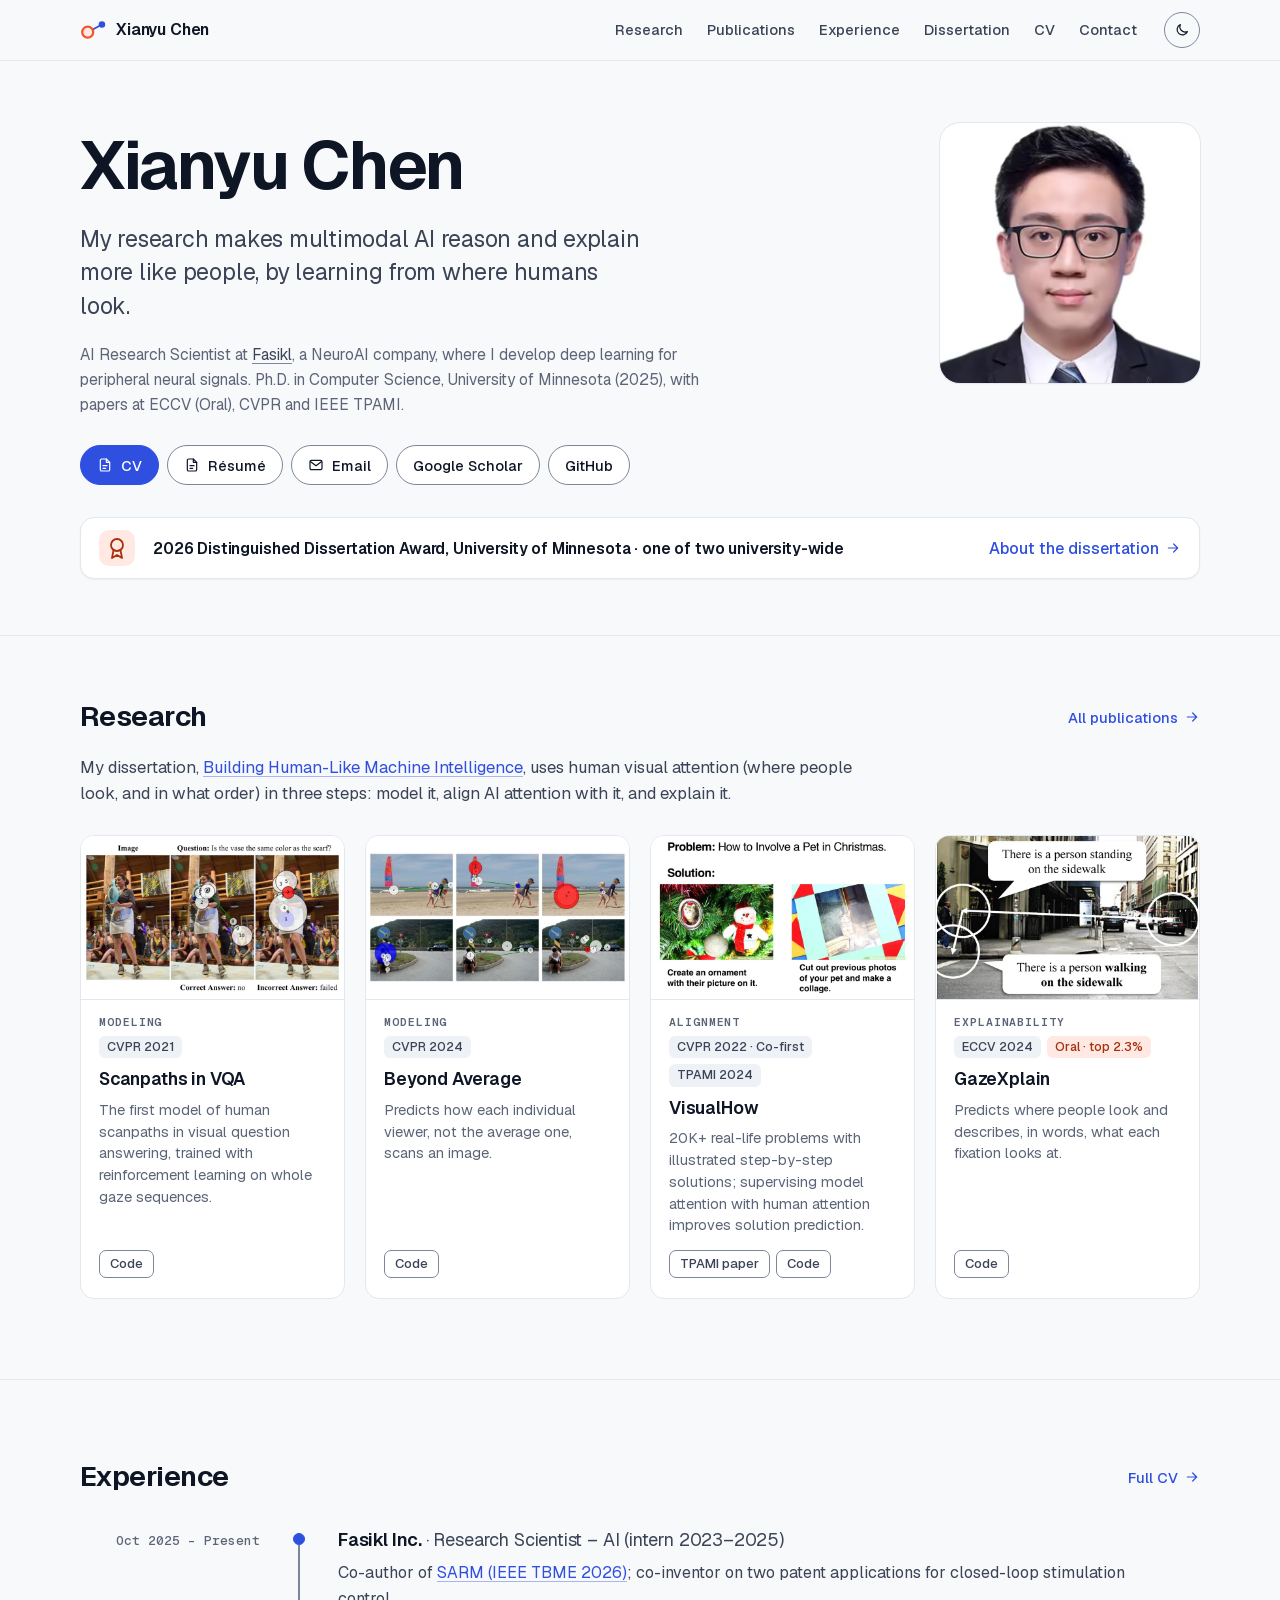
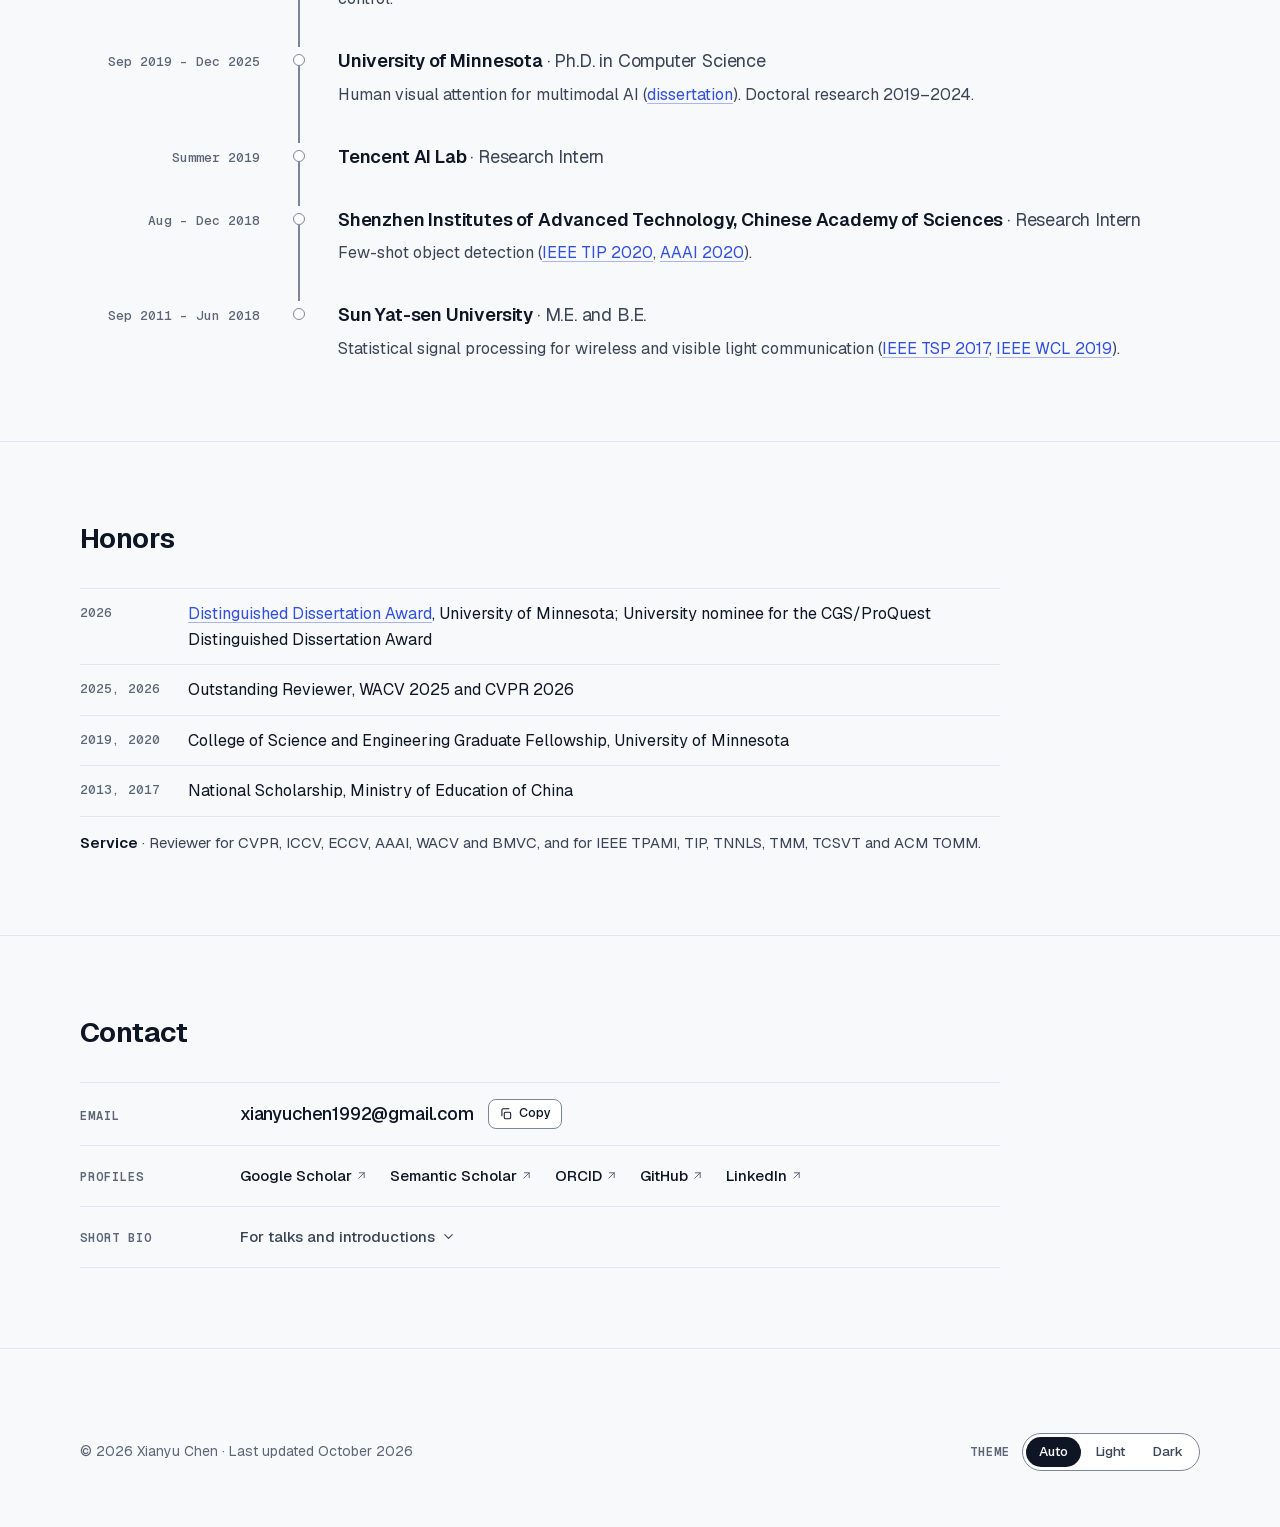
==== commit d4f92e2a: "docs: streamline bio, experience notes and CV entries Rebuild cv_Xianyu.pdf and resume_Xianyu.pdf fr" ====
--- a/index.html
+++ b/index.html
@@ -211,7 +211,7 @@
         <span class="tl-node" aria-hidden="true"><span></span></span>
         <div class="tl-body">
           <h3>University of Minnesota <span class="tl-role">· Ph.D. in Computer Science</span></h3>
-          <p class="note">Advisor: <a href="https://www-users.cse.umn.edu/~qzhao/">Prof. Catherine Qi Zhao</a>. Doctoral research 2019–2024.</p>
+          <p class="note">Human visual attention for multimodal AI (<a href="dissertation.html">dissertation</a>). Doctoral research 2019–2024.</p>
         </div>
       </li>
       <li>
@@ -270,7 +270,7 @@
           <details class="bio">
             <summary>For talks and introductions<svg class="i i-chev" viewBox="0 0 24 24" aria-hidden="true" focusable="false"><path d="m6 9 6 6 6-6"/></svg></summary>
             <div class="bio-box">
-              <p id="short-bio">Xianyu Chen is an AI Research Scientist at Fasikl. He received his Ph.D. in Computer Science from the University of Minnesota in 2025, advised by Prof. Catherine Qi Zhao. His research uses human visual attention to build multimodal AI that reasons and explains more like people, with papers at CVPR, ECCV (Oral), IJCAI and IEEE TPAMI. His dissertation received the University of Minnesota's 2026 Distinguished Dissertation Award.</p>
+              <p id="short-bio">Xianyu Chen is an AI Research Scientist at Fasikl. He received his Ph.D. in Computer Science from the University of Minnesota in 2025. His research uses human visual attention to build multimodal AI that reasons and explains more like people, with papers at CVPR, ECCV (Oral), IJCAI and IEEE TPAMI. His dissertation received the University of Minnesota's 2026 Distinguished Dissertation Award.</p>
               <button type="button" class="copy js-only" data-copy="short-bio"><svg class="i i-copy" viewBox="0 0 24 24" aria-hidden="true" focusable="false"><rect x="9" y="9" width="11" height="11" rx="2"/><path d="M5 15V5a2 2 0 0 1 2-2h10"/></svg>Copy bio</button>
             </div>
           </details>
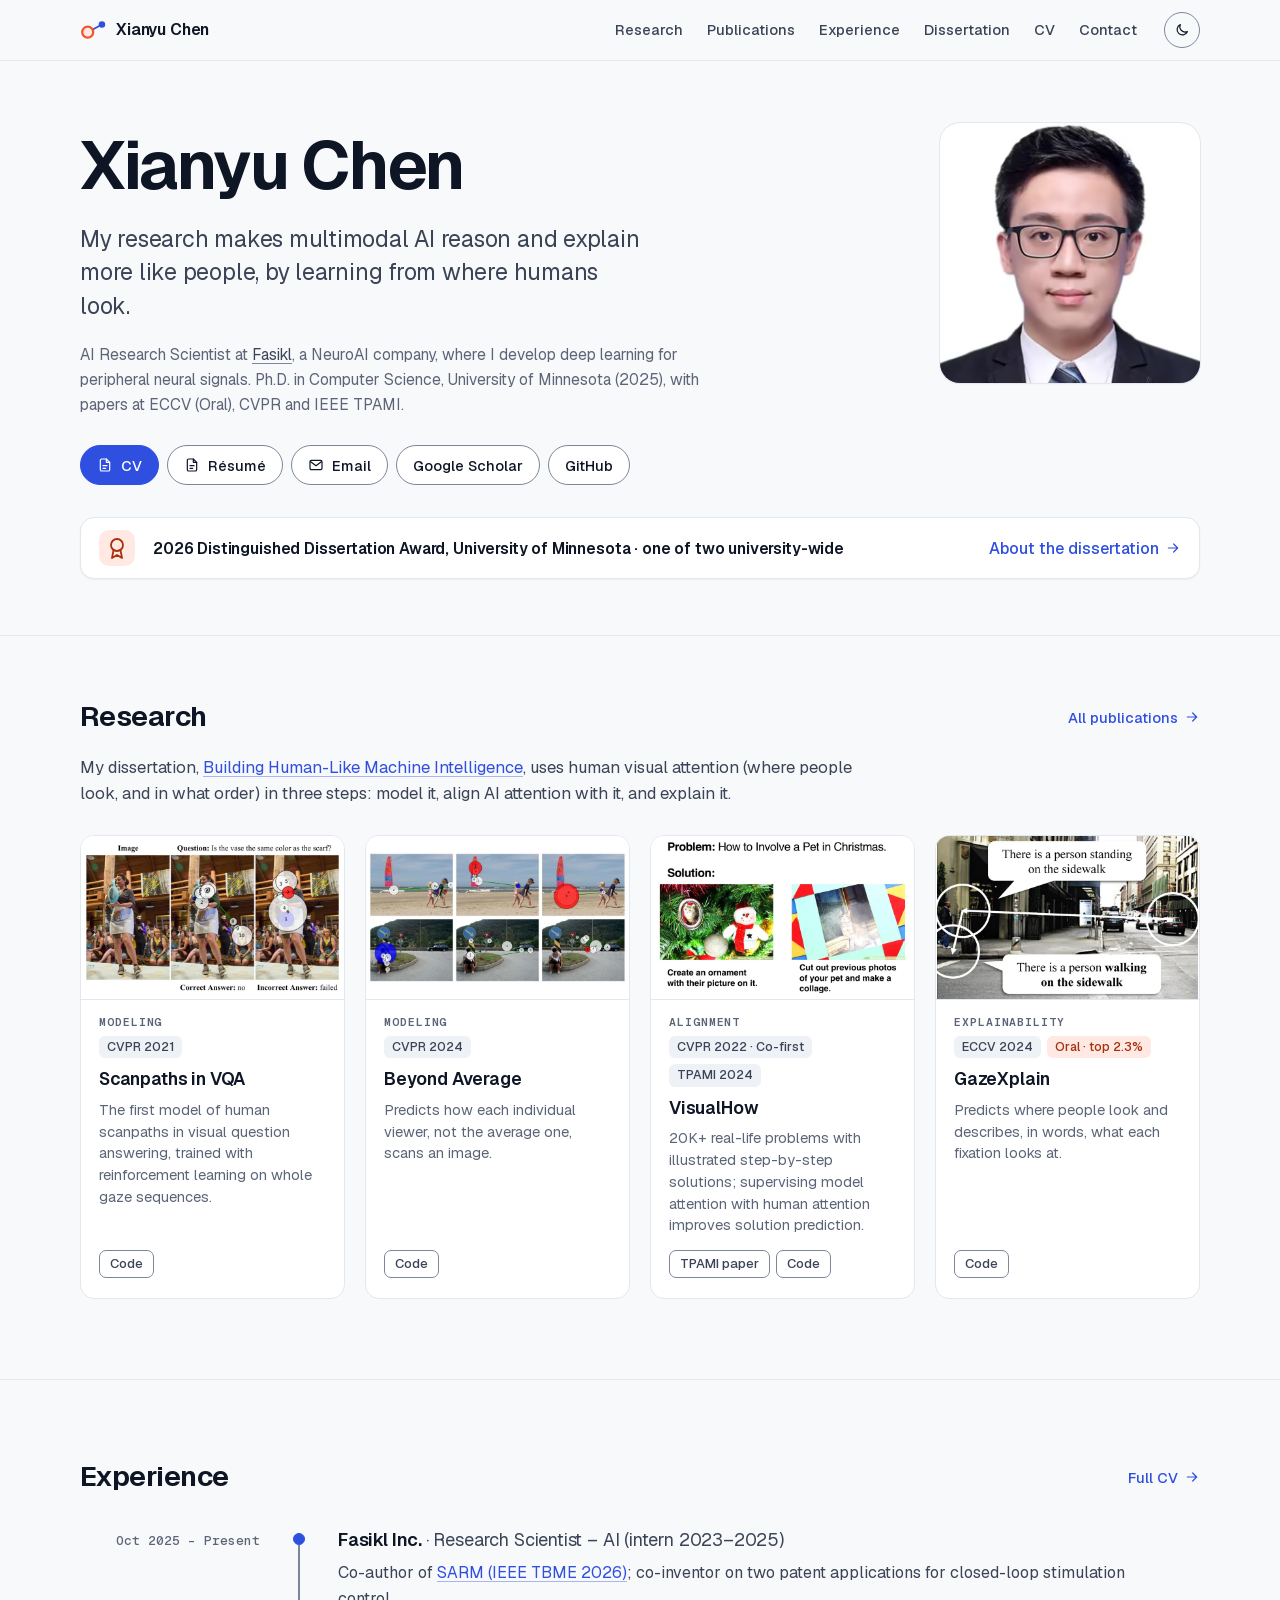
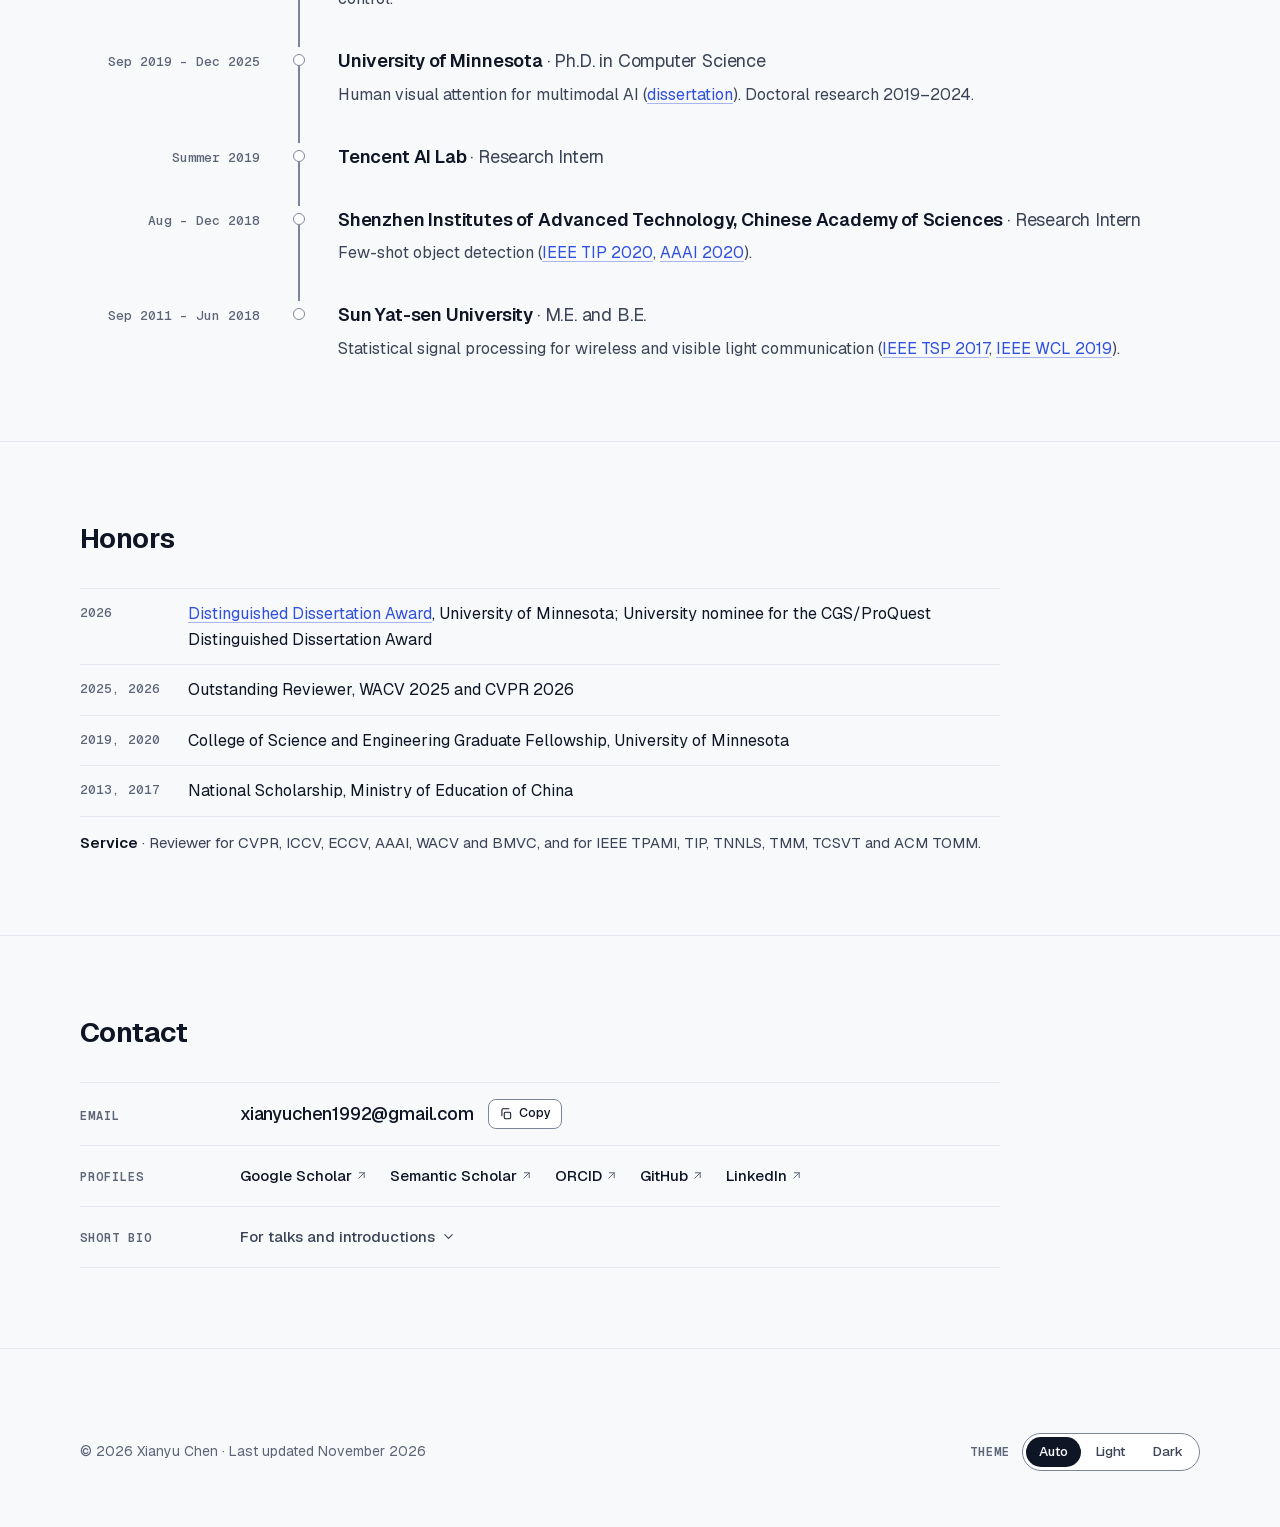
==== commit 8c005ebd: "fix: correct SARM claim, patent titles and award category Rebuild cv_Xianyu.pdf and resume_Xianyu.pd" ====
--- a/index.html
+++ b/index.html
@@ -39,7 +39,7 @@
   "@id": "https://chenxy99.github.io/#profile",
   "url": "https://chenxy99.github.io/",
   "name": "Xianyu Chen · AI Research Scientist",
-  "dateModified": "2026-10-11",
+  "dateModified": "2026-11-04",
   "mainEntity": {
     "@type": "Person",
     "@id": "https://chenxy99.github.io/#person",
@@ -65,7 +65,7 @@
       }
     ],
     "award": [
-      "Distinguished Dissertation Award, University of Minnesota Graduate School (Mathematics, Physical Sciences & Engineering), 2026",
+      "Distinguished Dissertation Award, University of Minnesota Graduate School (Mathematics, Physical Sciences, and Engineering), 2026",
       "Outstanding Reviewer, CVPR 2026",
       "Outstanding Reviewer, WACV 2025",
       "College of Science and Engineering Graduate Fellowship, University of Minnesota, 2019, 2020",
@@ -284,7 +284,7 @@
   <div class="wrap">
     <div class="visitor-map" role="region" aria-label="Visitor map"><div id="mmv-slot"></div></div>
     <div class="foot-row">
-      <p class="foot-meta">© 2026 Xianyu Chen · Last updated October 2026<span class="print-only"> · chenxy99.github.io</span></p>
+      <p class="foot-meta">© 2026 Xianyu Chen · Last updated November 2026<span class="print-only"> · chenxy99.github.io</span></p>
       <fieldset class="theme-pick js-only"><legend>Theme</legend><div class="seg"><label><input type="radio" name="theme" value="auto" checked><span>Auto</span></label><label><input type="radio" name="theme" value="light"><span>Light</span></label><label><input type="radio" name="theme" value="dark"><span>Dark</span></label></div></fieldset>
     </div>
   </div>
